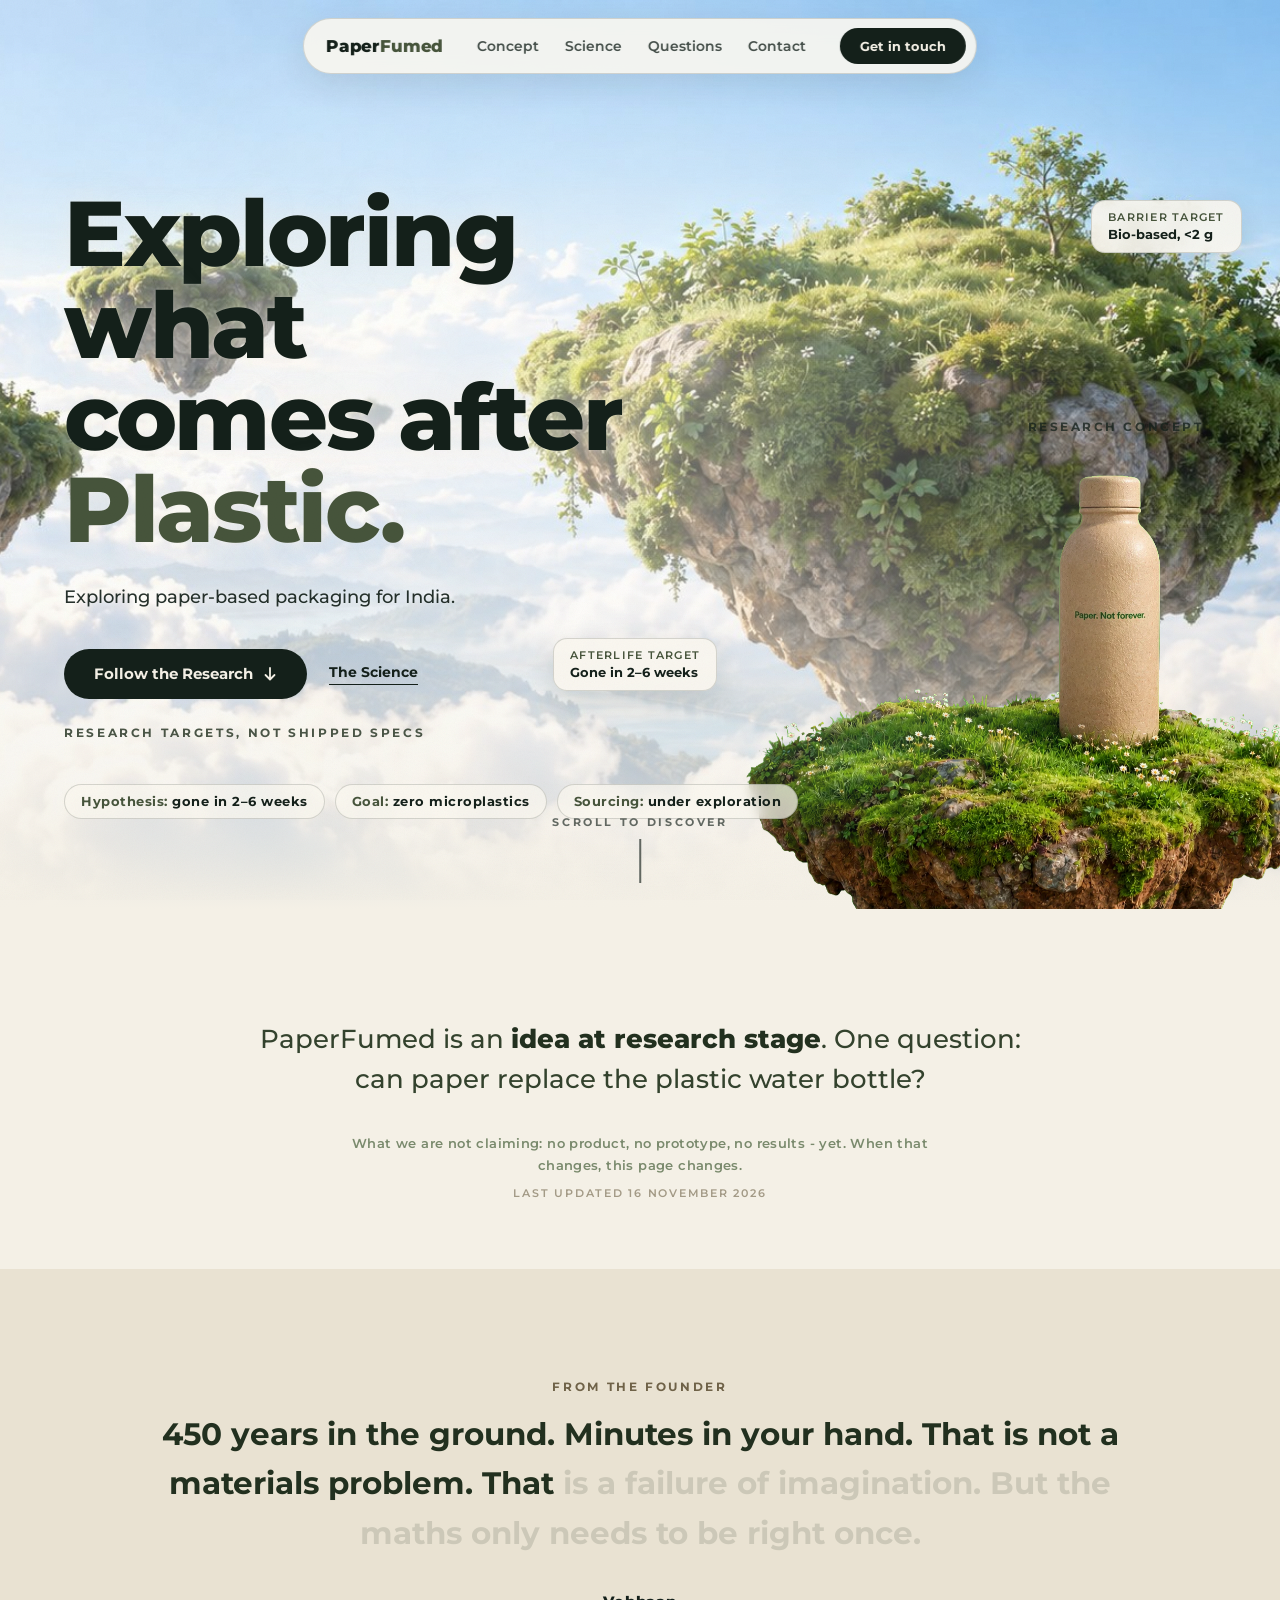
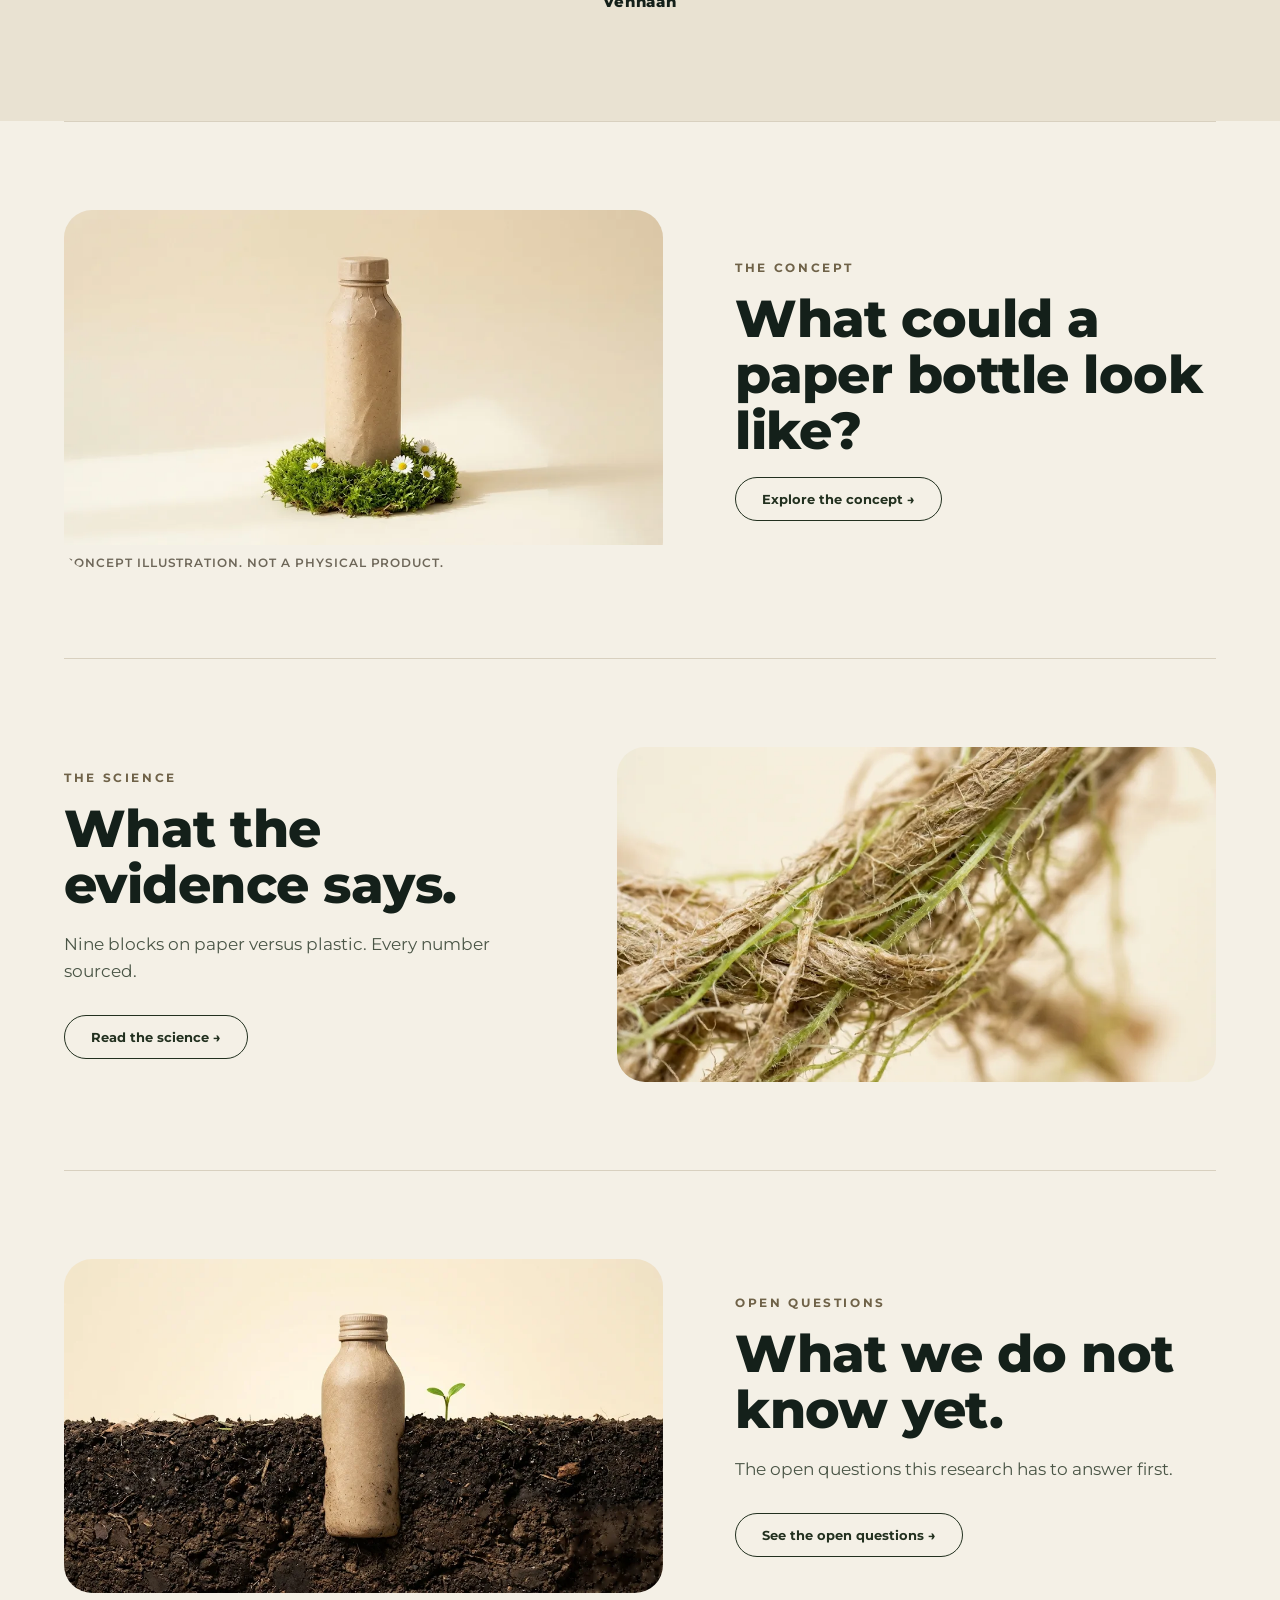
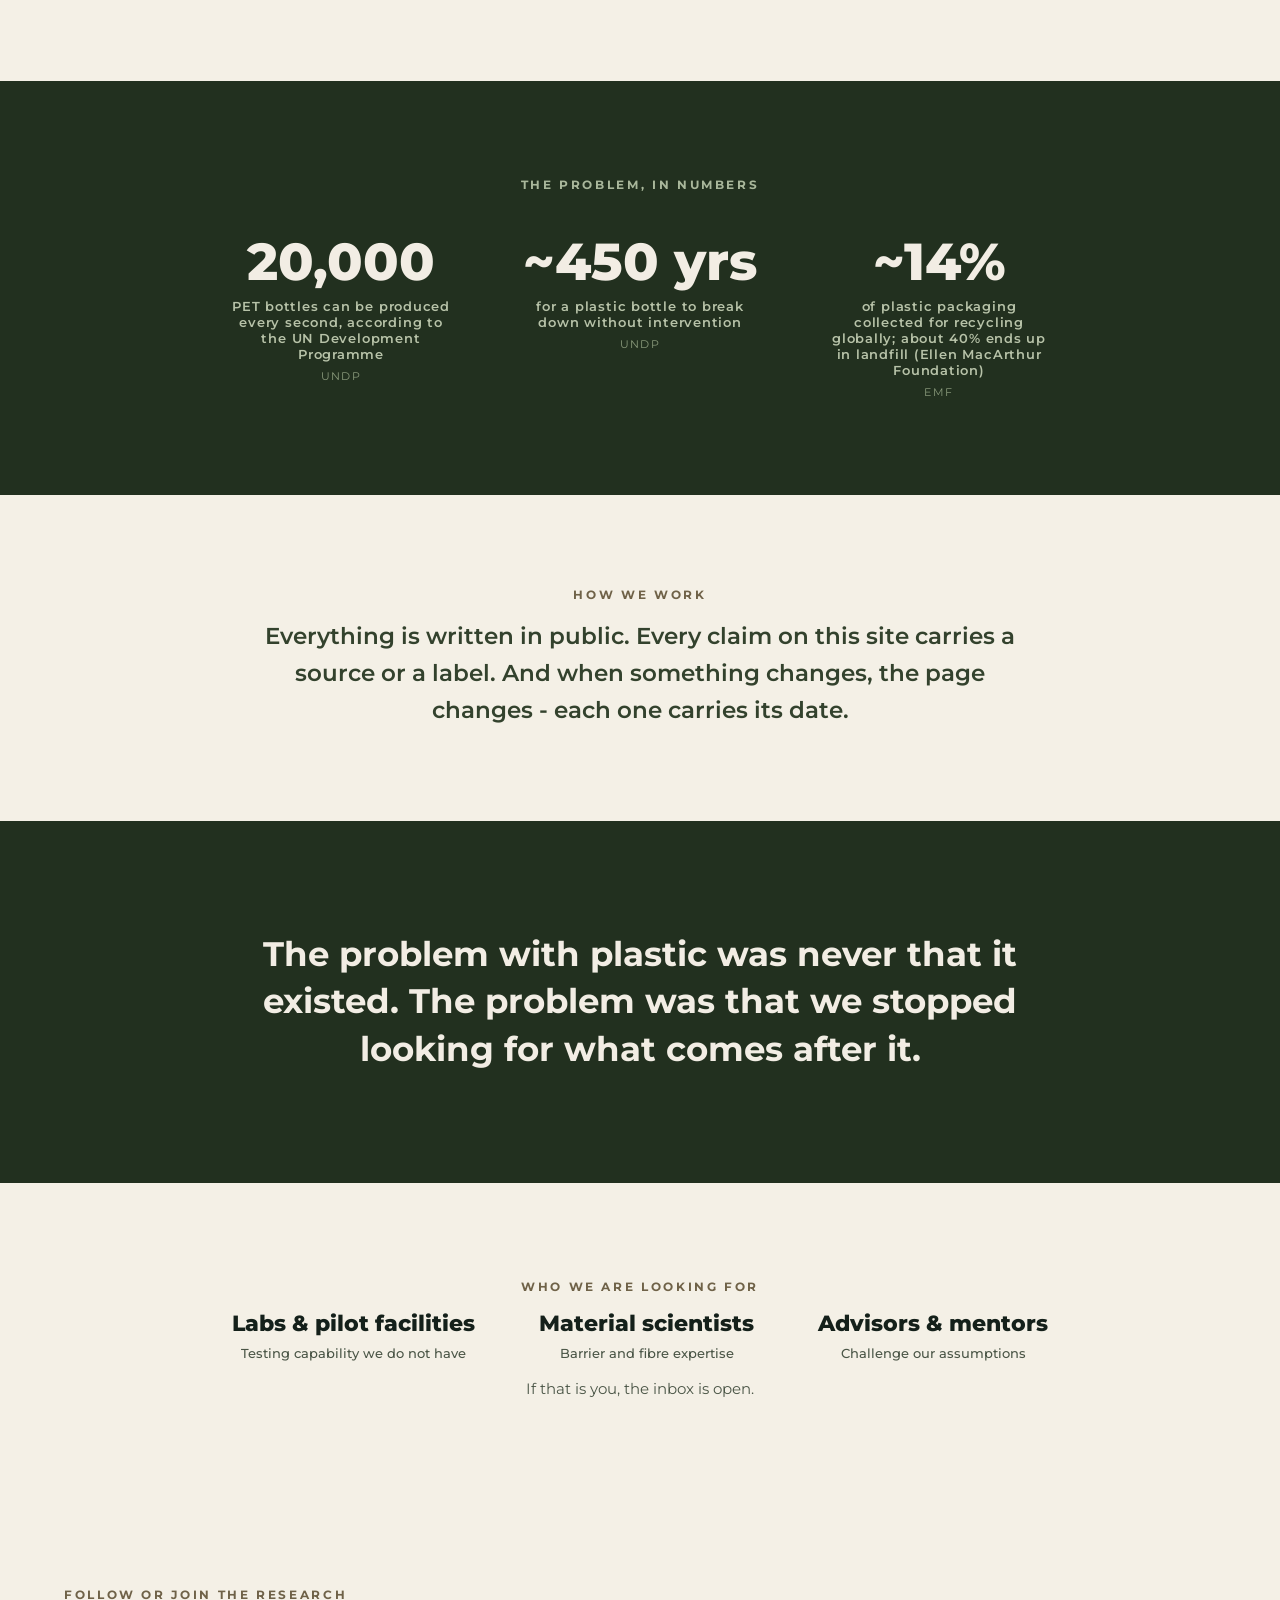
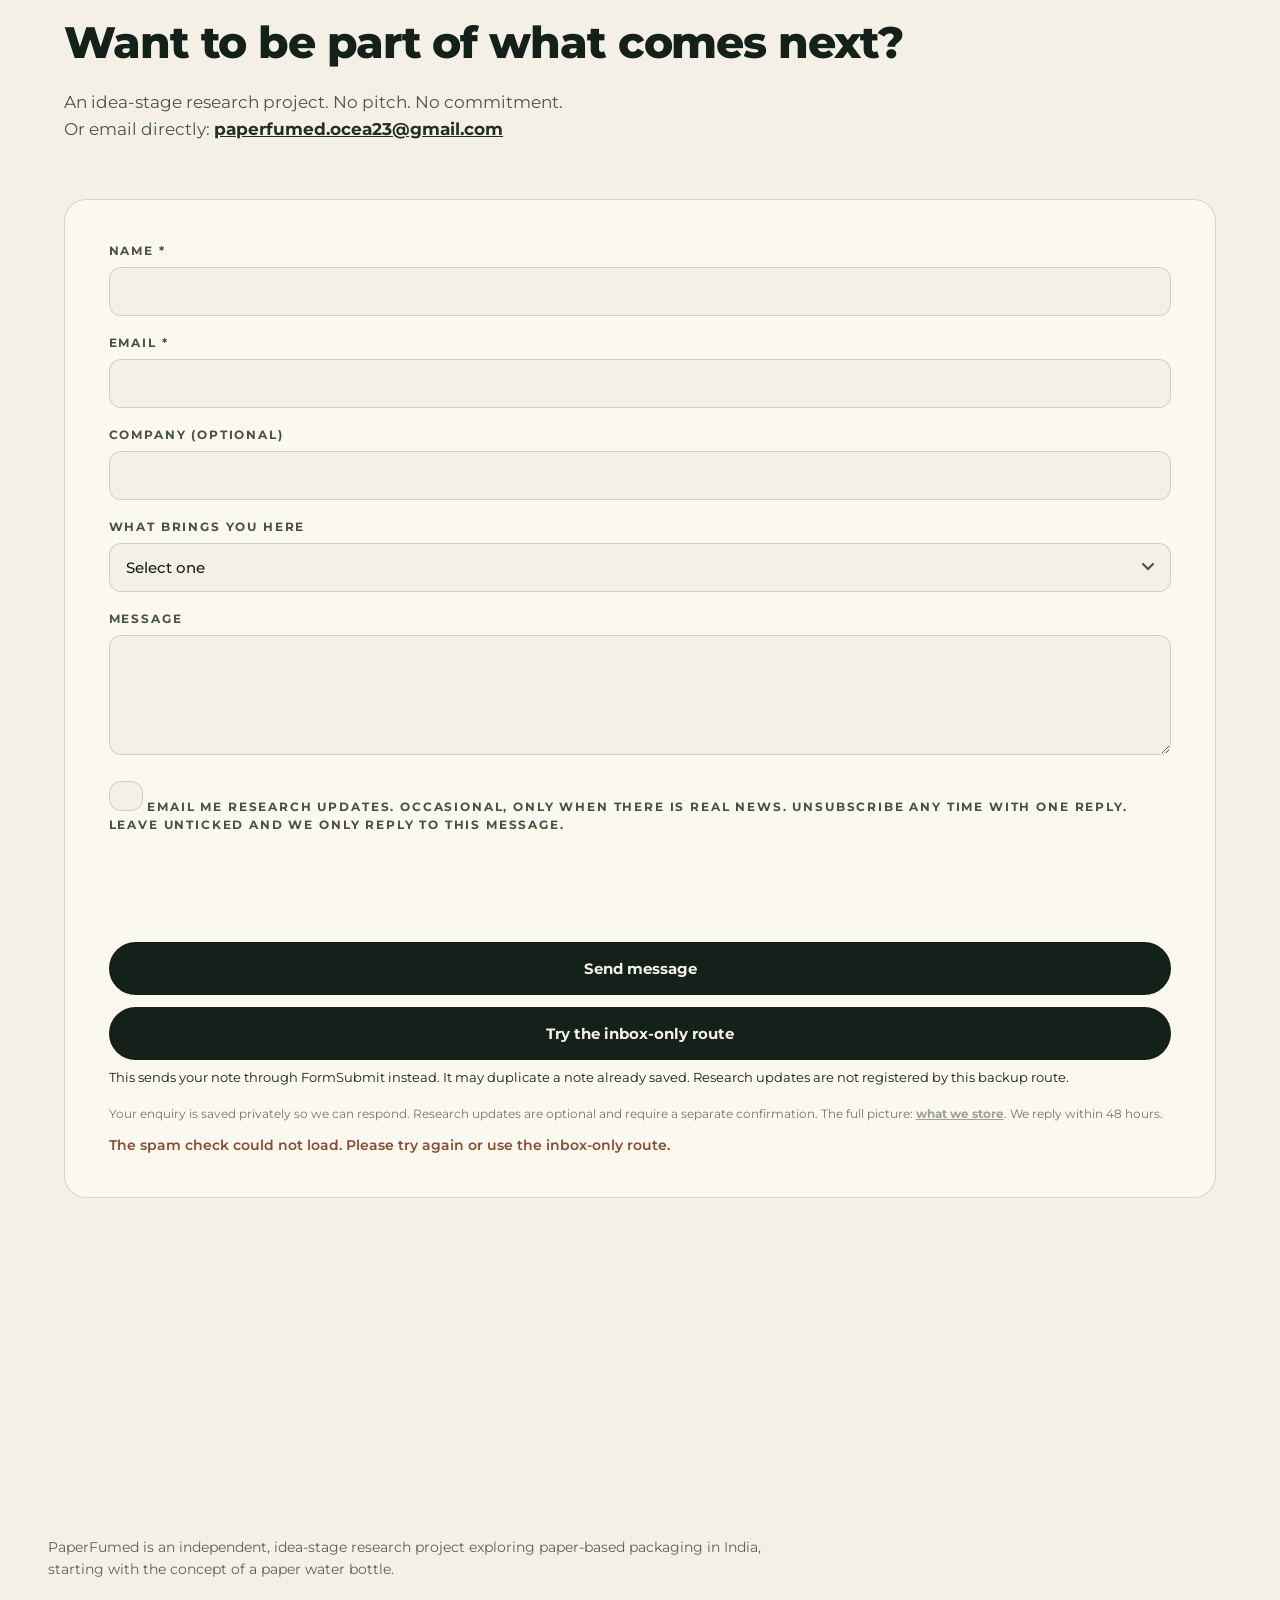
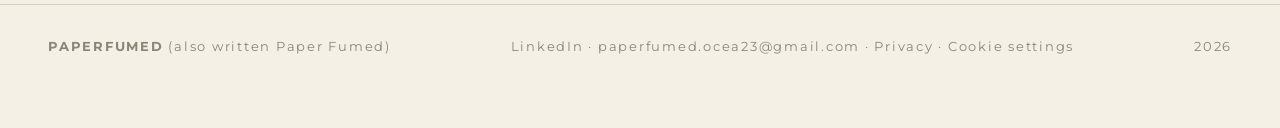
==== index.html @ 9b9d92ee "Update index.html" ====
<!DOCTYPE html>
<html lang="en">
<head>
<meta charset="UTF-8">
<meta name="viewport" content="width=device-width, initial-scale=1.0">
<title>PaperFumed - Paper bottle research for India</title>
<meta name="description" content="Exploring paper-based packaging for India. What the science says, and the questions still open.">
<meta name="google-site-verification" content="Hcl2Nn9Ev7Kr6bgABZlpkPxtWmGOQ-QrAccmVXjXL7Y" />
<meta name="msvalidate.01" content="FC5AAD45F623DE2CD38BDFD3D470B7B1" />
<meta name="google-site-verification" content="hrlrGZVInEjc5Yt4XPCJGq9Y5c5tvknJTtY0TDVLSi8">
<link rel="canonical" href="https://paperfumed.vercel.app/">
<meta name="color-scheme" content="light">
<meta name="theme-color" content="#F4F0E6">
<link rel="icon" href="/favicon.svg" type="image/svg+xml">
<link rel="manifest" href="/site.webmanifest">
<meta property="og:site_name" content="PaperFumed">
<meta property="og:type" content="website">
<meta property="og:url" content="https://paperfumed.vercel.app/">
<meta property="og:title" content="PaperFumed - Paper bottle research for India">
<meta property="og:description" content="Exploring paper-based packaging for India. What the science says, and the questions still open.">
<meta property="og:image" content="https://paperfumed.vercel.app/og-image-v3.png">
<meta property="og:image:width" content="1200">
<meta property="og:image:height" content="630">
<meta name="twitter:card" content="summary_large_image">
<meta name="twitter:title" content="PaperFumed - Paper bottle research for India">
<meta name="twitter:description" content="Exploring paper-based packaging for India. What the science says, and the questions still open.">
<meta name="twitter:image" content="https://paperfumed.vercel.app/og-image-v3.png">
<link rel="icon" type="image/png" sizes="192x192" href="/icon-192.png">
<link rel="apple-touch-icon" href="/apple-touch-icon.png">
<link rel="preconnect" href="https://formsubmit.co">
<link rel="preconnect" href="https://fonts.googleapis.com">
<link rel="preconnect" href="https://fonts.gstatic.com" crossorigin>
<link rel="preload" as="image" href="/assets/hero-bg.jpg" fetchpriority="high">
<link href="https://fonts.googleapis.com/css2?family=Montserrat:ital,wght@0,400;0,500;0,600;0,700;0,800;1,500;1,600&display=swap" rel="stylesheet">
<script type="application/ld+json">
{
 "@context":"https://schema.org",
 "@graph":[{"@type": "Organization", "name": "PaperFumed", "alternateName": ["Paperfumed", "Paper Fumed", "Paper-Fumed"], "url": "https://paperfumed.vercel.app/", "sameAs": ["https://www.linkedin.com/company/paperfumed"], "email": "paperfumed.ocea23@gmail.com"},
 {"@type": "WebSite", "name": "PaperFumed", "alternateName": ["Paperfumed", "Paper Fumed", "Paper-Fumed", "paperfumed.vercel.app"], "url": "https://paperfumed.vercel.app/", "description": "Exploring paper-based packaging for India. What the science says, and the questions still open.", "inLanguage": "en"},
 {"@type": "WebPage", "name": "PaperFumed - Paper bottle research for India", "description": "Exploring paper-based packaging for India. What the science says, and the questions still open.", "url": "https://paperfumed.vercel.app/", "isPartOf": {"@type": "WebSite", "url": "https://paperfumed.vercel.app/"}, "inLanguage": "en"}]
}
</script>
<style>
:root{
  --island-img:url("/assets/island-img.webp");
  --island-bottle:url("/assets/island-bottle.webp");
  --island-bloomed:url("/assets/island-bloomed.webp");
  --island-fraying:url("/assets/island-fraying.webp");
  --ink:#14201A; --moss:#46543B; --moss-deep:#2C3826; --cream:#F4F0E6;
  --sand:#E7DFCB; --sand-2:#EFE8D6; --clay:#A9714B; --paper:#FBF8F0;
  --line:rgba(20,32,26,.16); --ease:cubic-bezier(0.22,1,0.36,1);
}
*{margin:0;padding:0;box-sizing:border-box}
html{scroll-behavior:smooth}
body{font-family:'Montserrat',system-ui,sans-serif;background:var(--cream);color:var(--ink);-webkit-font-smoothing:antialiased;overflow-x:hidden}
::selection{background:var(--moss);color:var(--cream)}
img{display:block;max-width:100%}
a{color:inherit}
.wrap{width:min(1200px,100% - clamp(40px,10vw,128px));margin-inline:auto}
.eyebrow{font-size:12px;font-weight:700;letter-spacing:.22em;text-transform:uppercase;color:var(--moss)}
.skip{position:absolute;left:-9999px;top:0;background:var(--ink);color:var(--cream);padding:10px 16px;z-index:200;border-radius:0 0 8px 0}
.skip:focus{left:0}
:focus-visible{outline:2px solid var(--moss);outline-offset:3px;border-radius:4px}

html,body{overflow-x:clip}

/* ---------- nav ---------- */
.nav{position:fixed;top:18px;left:50%;transform:translateX(-50%);z-index:100;
  display:flex;align-items:center;gap:clamp(14px,3vw,34px);
  background:rgba(251,248,240,.88);backdrop-filter:blur(14px);-webkit-backdrop-filter:blur(14px);
  border:1px solid var(--line);border-radius:999px;padding:9px 10px 9px 22px;
  box-shadow:0 10px 34px rgba(20,32,26,.10);transition:box-shadow .4s var(--ease)}
.nav.scrolled{box-shadow:0 14px 44px rgba(20,32,26,.18)}
.nav .logo{font-weight:800;font-size:17px;letter-spacing:-.01em;text-decoration:none;white-space:nowrap}
.nav .logo em{font-style:normal;color:var(--moss)}
.nav .links{display:flex;gap:26px}
.nav .links a{font-size:13.5px;font-weight:600;text-decoration:none;opacity:.78;transition:opacity .25s}
.nav .links a:hover{opacity:1}
.nav .cta{background:var(--ink);color:var(--cream);font-size:13px;font-weight:700;text-decoration:none;
  padding:10px 20px;border-radius:999px;transition:transform .35s var(--ease),background .3s;white-space:nowrap}
.nav .cta:hover{background:var(--moss);transform:translateY(-1px)}

/* ---------- hero ---------- */
.hero{position:relative;min-height:100svh;overflow:hidden;
  background:url("/assets/hero-bg.jpg") center 38%/cover no-repeat #D6E9F5}
.hero::after{content:'';position:absolute;inset:0;pointer-events:none;
  background:linear-gradient(to bottom,rgba(244,240,230,0),rgba(244,240,230,0) 55%,rgba(244,240,230,.55) 86%,var(--cream) 100%)}
.hero-inner{position:relative;z-index:3;padding-top:clamp(120px,17vh,180px)}
.hero-inner::before{content:'';position:absolute;inset:-70px -60px;z-index:-1;pointer-events:none;background:radial-gradient(closest-side,rgba(255,255,255,.45),transparent)}
.hero h1{font-size:clamp(46px,7.2vw,104px);font-weight:800;line-height:1.0;letter-spacing:-.025em;max-width:9ch;text-shadow:0 1px 26px rgba(244,240,230,.5),0 0 3px rgba(244,240,230,.35)}
.hero h1 .accent{color:var(--moss)}
.hero .eyebrow{color:var(--ink);opacity:.72}
  .hero .sub{margin-top:26px;font-size:clamp(15px,1.4vw,18px);line-height:1.65;max-width:42ch;font-weight:500;opacity:.92;text-shadow:0 1px 18px rgba(255,255,255,.85),0 0 4px rgba(255,255,255,.5)}
.hero .cta-row{display:flex;align-items:center;gap:22px;margin-top:38px;flex-wrap:wrap}
.btn-ink{display:inline-flex;align-items:center;gap:10px;background:var(--ink);color:var(--cream);
  font-weight:700;font-size:14.5px;text-decoration:none;padding:16px 30px;border-radius:999px;
  transition:transform .35s var(--ease),background .3s}
.btn-ink:hover{background:var(--moss);transform:translateY(-2px)}
.btn-ink svg{transition:transform .35s var(--ease)}
.btn-ink:hover svg{transform:translateY(2px)}
.link-quiet{font-size:14px;font-weight:700;text-decoration:none;border-bottom:1.5px solid var(--ink);padding-bottom:3px;transition:color .3s,border-color .3s}
.link-quiet:hover{color:var(--moss);border-color:var(--moss)}
.hero .chips{display:flex;gap:10px;flex-wrap:wrap;margin-top:44px}
.chip{font-size:12.5px;font-weight:700;letter-spacing:.04em;padding:9px 16px;border-radius:999px;
  border:1px solid var(--line);background:rgba(251,248,240,.72);backdrop-filter:blur(6px)}
.chip b{color:var(--moss)}
.island-wrap{position:absolute;z-index:2;left:auto;right:-4vw;bottom:-8vh;width:clamp(540px,46vw,780px);pointer-events:none;will-change:transform}
.island-bob{animation:bob 7s ease-in-out infinite alternate;will-change:transform}
@keyframes bob{from{transform:translateY(-14px)}to{transform:translateY(12px)}}
.island-wrap img{width:100%;height:auto}
.isl-stack{position:relative;width:100%;aspect-ratio:1157/1003}
.isl-layer{position:absolute;inset:0;background:center/contain no-repeat;will-change:opacity,transform}
.isl-bottle{background-image:var(--island-bottle)}
.isl-bloomed{background-image:var(--island-bloomed);opacity:0}


.fchip{position:absolute;z-index:4;font-size:12.5px;font-weight:700;padding:10px 16px;border-radius:14px;
  background:rgba(251,248,240,.9);border:1px solid var(--line);box-shadow:0 12px 30px rgba(20,32,26,.12);
  backdrop-filter:blur(8px);will-change:transform}
.fchip small{display:block;font-weight:600;font-size:10.5px;letter-spacing:.12em;text-transform:uppercase;color:var(--moss);margin-bottom:3px}
.fchip-1{right:min(34vw,480px);top:30%;animation:bob 8s .6s ease-in-out infinite alternate}
.fchip-2{right:3vw;top:22%;animation:bob 6.4s 1.2s ease-in-out infinite alternate}
.fchip-3{right:min(44vw,620px);bottom:24%;animation:bob 7.4s .2s ease-in-out infinite alternate}
.scroll-hint{position:absolute;z-index:5;left:50%;transform:translateX(-50%);bottom:26px;
  display:flex;flex-direction:column;align-items:center;gap:10px;font-size:11px;font-weight:700;
  letter-spacing:.24em;text-transform:uppercase;opacity:.65}
.scroll-hint span{display:block;width:1.5px;height:44px;background:var(--ink);transform-origin:top;animation:line 2.2s var(--ease) infinite}
@keyframes line{0%{transform:scaleY(0)}45%{transform:scaleY(1);transform-origin:top}55%{transform:scaleY(1);transform-origin:bottom}100%{transform:scaleY(0);transform-origin:bottom}}

/* ---------- torn divider ---------- */
.torn{display:block;width:100%;height:70px;margin-top:-69px;position:relative;z-index:6}

/* ---------- manifesto ---------- */
.manifesto{background:var(--cream);padding:clamp(90px,14vh,160px) 0 clamp(80px,12vh,140px)}
.manifesto p{font-size:clamp(26px,3.4vw,50px);font-weight:600;line-height:1.42;letter-spacing:-.01em;max-width:22ch}
.manifesto .w{opacity:.12;transition:opacity .5s linear}
.manifesto .w.on{opacity:1}
.manifesto .do{color:var(--moss)}

/* ---------- stats ---------- */
.stats{background:var(--cream);padding-bottom:clamp(80px,12vh,150px)}
.stat-row{display:grid;grid-template-columns:minmax(200px,300px) 1fr;gap:clamp(24px,5vw,80px);
  padding:clamp(40px,6vh,64px) 0;border-top:1px solid var(--line);align-items:start}
.stat-val{font-size:clamp(54px,7.5vw,110px);font-weight:800;letter-spacing:-.04em;line-height:.95;white-space:nowrap}
.stat-val small{font-size:.32em;font-weight:700;letter-spacing:.02em;vertical-align:.9em;color:var(--moss)}
.stat-body h3{font-size:clamp(19px,1.9vw,24px);font-weight:700;line-height:1.45;max-width:34ch;margin-top:10px}
.stat-body .src{margin-top:16px;font-size:11.5px;font-weight:600;letter-spacing:.14em;text-transform:uppercase;opacity:.55}

/* ---------- product ---------- */
.product{background:var(--sand-2);padding:clamp(90px,13vh,150px) 0;border-top:1px solid var(--line)}
.prod-head{display:flex;justify-content:space-between;align-items:flex-end;gap:30px;flex-wrap:wrap}
.prod-head h2{font-size:clamp(34px,4.4vw,62px);font-weight:800;letter-spacing:-.025em;line-height:1.05;max-width:16ch;margin-top:14px}
.drag-hint{font-size:12px;font-weight:700;letter-spacing:.18em;text-transform:uppercase;opacity:.55;display:flex;align-items:center;gap:8px}
.strip{display:flex;gap:18px;overflow-x:auto;margin-top:54px;padding:10px clamp(20px,5vw,64px) 30px;
  cursor:grab;scrollbar-width:none;user-select:none;-webkit-user-select:none}
.strip::-webkit-scrollbar{display:none}
.strip.dragging{cursor:grabbing}
.panel{flex:0 0 min(400px,80vw);background:var(--paper);border:1px solid var(--line);border-radius:22px;
  padding:38px 34px;display:flex;flex-direction:column;min-height:420px;transition:transform .5s var(--ease)}
.panel:hover{transform:translateY(-6px)}
.panel .size{font-size:clamp(72px,7vw,104px);font-weight:800;letter-spacing:-.05em;line-height:1}
.panel .size small{font-size:.3em;font-weight:700;color:var(--moss);letter-spacing:0}
.panel .fmt{margin-top:8px;font-size:13px;font-weight:700;letter-spacing:.16em;text-transform:uppercase;color:var(--moss)}
.panel ul{list-style:none;margin-top:auto;padding-top:34px}
.panel li{display:flex;justify-content:space-between;gap:16px;padding:11px 0;border-top:1px solid var(--line);
  font-size:13.5px;font-weight:600}
.panel li span:last-child{opacity:.6;font-weight:600;text-align:right}
.checkline{display:flex;flex-wrap:wrap;gap:10px 26px;margin-top:26px;font-size:13.5px;font-weight:600}
.checkline span{display:inline-flex;align-items:center;gap:8px}
.checkline svg{flex:0 0 auto;color:var(--moss)}
.footnote{margin-top:14px;font-size:12px;opacity:.55}

/* ---------- science ---------- */
.science{background:var(--cream);padding:clamp(90px,13vh,150px) 0}
.science h2{font-size:clamp(34px,4.4vw,62px);font-weight:800;letter-spacing:-.025em;line-height:1.05;max-width:18ch;margin-top:14px}
.science .lede{margin-top:20px;font-size:16px;font-weight:500;opacity:.75;max-width:52ch;line-height:1.65}
.facts{margin-top:clamp(44px,7vh,80px)}
.fact{display:grid;grid-template-columns:90px 1fr;gap:clamp(20px,4vw,60px);padding:clamp(30px,4.5vh,48px) 0;border-top:1px solid var(--line)}
.fact:last-child{border-bottom:1px solid var(--line)}
.fact .idx{font-size:15px;font-weight:800;color:var(--moss);letter-spacing:.08em}
.fact h3{font-size:clamp(19px,2vw,26px);font-weight:800;letter-spacing:-.015em;max-width:30ch}
.fact p{margin-top:12px;font-size:15px;line-height:1.7;font-weight:500;opacity:.8;max-width:62ch}
.fact .src{margin-top:14px;font-size:11.5px;font-weight:600;letter-spacing:.14em;text-transform:uppercase;opacity:.5}

/* ---------- quote ---------- */
.quote{background:var(--moss-deep);color:var(--cream);padding:clamp(100px,16vh,180px) 0;text-align:center}
.quote blockquote{font-size:clamp(26px,3.6vw,52px);font-weight:600;font-style:italic;line-height:1.4;letter-spacing:-.01em;max-width:24ch;margin-inline:auto}
.quote cite{display:block;margin-top:34px;font-style:normal;font-size:12.5px;font-weight:700;letter-spacing:.22em;text-transform:uppercase;opacity:.6}

/* ---------- ban ---------- */
.ban{background:var(--sand);padding:clamp(70px,10vh,110px) 0;border-top:1px solid var(--line)}
.ban .inner{display:flex;justify-content:space-between;align-items:center;gap:34px;flex-wrap:wrap}
.ban h2{font-size:clamp(22px,2.6vw,34px);font-weight:800;letter-spacing:-.02em;line-height:1.25;max-width:26ch}
.ban h2 span{color:var(--clay)}
.ban .meta{font-size:12.5px;font-weight:600;letter-spacing:.1em;text-transform:uppercase;opacity:.6;line-height:2}

/* ---------- contact ---------- */
.contact{background:var(--cream);padding:clamp(90px,13vh,150px) 0}
.contact-grid{display:grid;grid-template-columns:1fr 1fr;gap:clamp(40px,6vw,90px);align-items:start}
.contact h2{font-size:clamp(34px,4.2vw,58px);font-weight:800;letter-spacing:-.025em;line-height:1.08;margin-top:14px}
.contact .lede{margin-top:22px;font-size:15.5px;line-height:1.7;font-weight:500;opacity:.8;max-width:44ch}
.contact .direct{margin-top:30px;font-size:14.5px;font-weight:700}
.contact .direct a{color:var(--moss);text-decoration:none;border-bottom:1.5px solid var(--moss);padding-bottom:2px}
.contact .locale{margin-top:18px;font-size:12px;font-weight:700;letter-spacing:.18em;text-transform:uppercase;opacity:.5}
.form-panel{background:var(--paper);border:1px solid var(--line);border-radius:22px;padding:clamp(28px,3.4vw,44px);position:relative}
.field{margin-bottom:20px}
.field label{display:block;font-size:11.5px;font-weight:700;letter-spacing:.16em;text-transform:uppercase;margin-bottom:9px;color:var(--moss)}
.field input,.field select,.field textarea{width:100%;font:inherit;font-size:15px;font-weight:500;color:var(--ink);
  background:var(--cream);border:1px solid var(--line);border-radius:12px;padding:14px 16px;transition:border-color .3s,box-shadow .3s;appearance:none}
.field textarea{min-height:120px;resize:vertical}
.field select{background-image:url("data:image/svg+xml,%3Csvg xmlns='http://www.w3.org/2000/svg' width='12' height='8'%3E%3Cpath d='M1 1l5 5 5-5' fill='none' stroke='%2346543B' stroke-width='2' stroke-linecap='round'/%3E%3C/svg%3E");background-repeat:no-repeat;background-position:right 16px center}
.field input:focus,.field select:focus,.field textarea:focus{outline:none;border-color:var(--moss);box-shadow:0 0 0 3px rgba(70,84,59,.15)}
.hp{position:absolute;left:-9999px;width:1px;height:1px;opacity:0}
.submit{width:100%;background:var(--ink);color:var(--cream);font:inherit;font-weight:700;font-size:15px;
  border:none;border-radius:999px;padding:17px;cursor:pointer;transition:background .3s,transform .35s var(--ease)}
.submit:hover{background:var(--moss);transform:translateY(-2px)}
.privacy{margin-top:16px;font-size:12px;line-height:1.6;opacity:.6}
.privacy a{color:inherit}
.form-error{display:none;margin-top:14px;font-size:13.5px;font-weight:600;color:#8C4A2F}
.form-error.show{display:block}
.form-error a{color:inherit}
/* receipt */
.receipt-slot{display:none;margin-top:8px}
.receipt-slot.show{display:block}
.slot-bar{height:10px;border-radius:6px;background:var(--ink);width:min(360px,90%);margin-inline:auto;position:relative;z-index:2;box-shadow:0 4px 14px rgba(20,32,26,.3)}
.slot-window{overflow:hidden;height:0;transition:height .3s;padding-top:6px}
.slot-window.open{height:420px}
.receipt{width:min(340px,86%);margin:0 auto;background:#fff;color:#222;padding:26px 24px 20px;position:relative;
  box-shadow:0 18px 44px rgba(20,32,26,.22);transform:translateY(105%);font-size:12.5px;line-height:1.75}
.slot-window.open .receipt{animation:print 1.5s var(--ease) .1s forwards}
@keyframes print{from{transform:translateY(105%)}to{transform:translateY(0)}}
.receipt::after{content:'';position:absolute;left:0;right:0;bottom:-9px;height:10px;
  background:linear-gradient(-45deg,transparent 8px,#fff 0) 0 0/16px 16px repeat-x,
             linear-gradient(45deg,transparent 8px,#fff 0) 8px 0/16px 16px repeat-x}
.receipt .r-brand{text-align:center;font-weight:800;font-size:15px;letter-spacing:.28em;text-transform:uppercase}
.receipt .r-big{text-align:center;font-weight:800;font-size:17px;letter-spacing:.06em;margin:14px 0 4px;color:var(--moss)}
.receipt .r-sub{text-align:center;font-size:11.5px;opacity:.7;margin-bottom:12px}
.receipt hr{border:none;border-top:1.5px dashed #999;margin:12px 0}
.receipt .r-row{display:flex;justify-content:space-between;font-size:12px;font-weight:600}
.receipt .r-thanks{text-align:center;margin-top:12px;font-weight:700}

/* ---------- footer ---------- */
footer{background:var(--cream);padding:clamp(60px,9vh,110px) 0 40px;overflow:hidden}
.foot-mark{font-size:clamp(60px,13.5vw,208px);font-weight:800;letter-spacing:-.045em;line-height:.92;
  text-align:center;user-select:none;color:var(--ink)}
.foot-mark em{font-style:normal;color:var(--moss)}
.foot-row{display:flex;justify-content:space-between;align-items:center;gap:18px;flex-wrap:wrap;
  margin-top:clamp(36px,6vh,64px);padding-top:26px;border-top:1px solid var(--line);
  font-size:12.5px;font-weight:600}
.foot-row a{text-decoration:none;opacity:.7;transition:opacity .25s}
.foot-row a:hover{opacity:1;color:var(--moss)}
.foot-links{display:flex;gap:26px;flex-wrap:wrap}
.credits{margin-top:18px;text-align:center;font-size:10.5px;letter-spacing:.06em;opacity:.4}

/* ---------- reveal ---------- */
.reveal{opacity:0;transform:translateY(30px);transition:opacity .9s var(--ease),transform .9s var(--ease)}
.reveal.in{opacity:1;transform:none}

.island-far{display:none;z-index:1}
.island-img{width:100%;aspect-ratio:1144/597;background:var(--island-img) center/contain no-repeat}
body::after{content:"";position:fixed;inset:0;z-index:60;pointer-events:none;opacity:.05;mix-blend-mode:multiply;
  background-image:url("data:image/svg+xml,%3Csvg xmlns='http://www.w3.org/2000/svg' width='240' height='240'%3E%3Cfilter id='n'%3E%3CfeTurbulence type='fractalNoise' baseFrequency='.9' numOctaves='2'/%3E%3C/filter%3E%3Crect width='240' height='240' filter='url(%23n)'/%3E%3C/svg%3E")}
.week-ticker{position:absolute;z-index:5;right:6vw;bottom:52vh;font-size:11.5px;font-weight:700;letter-spacing:.22em;
  color:var(--ink);opacity:.75;font-variant-numeric:tabular-nums}
.week-ticker::after{content:"";display:block;height:1.5px;background:var(--ink);opacity:.4;margin-top:6px;
  width:calc(var(--p,0)*100%);transition:width .2s linear}
.isl-fraying{background-image:var(--island-fraying);opacity:0}
.chips-label{font-size:10.5px;font-weight:700;letter-spacing:.22em;text-transform:uppercase;color:var(--moss);opacity:.85;margin:26px 0 10px}
.intro{padding:110px 0 30px;text-align:center}
.intro p{max-width:620px;margin:0 auto;font-size:19px;line-height:1.75;color:var(--ink)}
.intro p b{font-weight:700}
.doorways{padding:60px 0 90px}
.door-grid{display:grid;grid-template-columns:repeat(3,1fr);gap:44px}
.door h3{font-size:17px;font-weight:800;text-transform:uppercase;letter-spacing:.06em;text-decoration:underline;text-underline-offset:5px;text-decoration-thickness:1.5px;margin-bottom:14px}
.door p{font-size:15px;line-height:1.7;color:var(--ink);opacity:.85;margin-bottom:14px}
.door a{font-size:13px;font-weight:700;letter-spacing:.14em;text-transform:uppercase;color:var(--moss);text-decoration:underline;text-underline-offset:4px}
.checkline-lede{font-size:12px;font-weight:700;letter-spacing:.18em;text-transform:uppercase;color:var(--moss);margin:34px 0 14px}
.questions{padding:90px 0;background:var(--sand,#E9E2D2)}
.questions h2{font-size:clamp(26px,3.4vw,40px);margin-bottom:8px}
.questions .lede{max-width:560px;margin-bottom:40px}
.q-grid{display:grid;grid-template-columns:repeat(2,1fr);gap:22px}
.q-item{background:var(--cream);border-radius:16px;padding:24px 26px}
.q-item h4{font-size:15.5px;font-weight:800;margin-bottom:8px}
.q-item p{font-size:14px;line-height:1.65;opacity:.8}
/* ---------- responsive ---------- */
@media(max-width:960px){
  .contact-grid{grid-template-columns:1fr}
  .island-wrap{left:-26vw;right:auto;width:min(64vw,420px);bottom:-8vh;opacity:.97}
  .fchip{display:none}
  .stat-row{grid-template-columns:1fr;gap:14px}
}
@media(max-width:900px){
  .door-grid{grid-template-columns:1fr;gap:34px}
  .q-grid{grid-template-columns:1fr}
}
@media(max-width:720px){
  .hero{background:radial-gradient(ellipse at 78% 32%,rgba(255,252,232,.85),transparent 48%),linear-gradient(175deg,#D8E3DF 0%,#E4E9DE 40%,#F4F0E6 76%);background-repeat:no-repeat;background-color:#F4F0E6}
  .island-far{display:block;left:-18vw;top:9vh;width:52vw;opacity:.85;filter:blur(1.5px)}
  .island-wrap{left:auto;right:-12vw;bottom:-5vh;width:92vw;opacity:.98}
  .nav{top:10px;flex-wrap:wrap;row-gap:6px;padding:9px 12px 9px 20px}
  .nav .links{display:flex;order:3;flex:1 1 100%;justify-content:center;gap:4px;overflow-x:auto}
  .nav .links a{font-size:13px;padding:11px 12px;border-radius:999px;background:rgba(92,110,74,.10);white-space:nowrap}
  .reveal{transform:translateY(12px);transition:opacity .45s var(--ease),transform .45s var(--ease)}
  .prob-nums .s{font-size:12px}
  footer a{display:inline-block;padding:9px 4px}
  .hero h1{text-wrap:balance}
  .nav .cta{padding:12px 20px}
  .cta-row a:not(.btn-ink){display:inline-flex;align-items:center;min-height:44px;padding:6px 8px}
  .manifesto .w{transition:none;opacity:1}
  .cookie-banner{padding:16px 16px 14px;bottom:12px}
  .cookie-banner p{font-size:13px;line-height:1.5}
  .cookie-banner .cb-btn{padding:13px 0;min-height:48px}
  .cookie-banner .cb-plane{animation:none}
  .hero .chips{max-width:100%}
  .chips{display:flex;flex-direction:column;align-items:stretch;gap:10px}
  .chip{white-space:normal}
  .chips-label{text-wrap:balance}
  .teaser-cap{font-size:12px;font-weight:600;letter-spacing:.08em;text-transform:uppercase;color:#6e6759;margin-top:10px;text-align:center}
  .cta-row{flex-direction:column;align-items:stretch;gap:14px}
  .cta-row .btn-ink{justify-content:center;min-height:52px}
  .cta-row a:not(.btn-ink){justify-content:center}
  .hero-inner{padding-top:150px}
  .hero .chips{max-width:60%}
  .fact{grid-template-columns:1fr;gap:8px}
}
@media(prefers-reduced-motion:reduce){
  *,*::before,*::after{animation:none!important;transition:none!important}
  .reveal{opacity:1;transform:none}
  .manifesto .w{opacity:1}
  html{scroll-behavior:auto}
}

/* ==== v8 additions ==== */
.foot-min{font-size:12.5px !important;letter-spacing:.12em}
.foot-min a{color:#4a5546}
.links a.act{text-decoration:underline;text-underline-offset:5px}
.chips-label{font-size:12px !important;color:#4a5546 !important;opacity:1 !important}
@media(min-width:901px){.hero{padding-bottom:90px}}
.kicker{font-size:12px;letter-spacing:.22em;font-weight:700;color:#6f6248;text-transform:uppercase;margin-bottom:16px}
.pg-h1{font-size:60px;font-weight:800;line-height:1.05;letter-spacing:-.015em;margin:0}
.pg-sub{font-size:17px;line-height:1.6;color:#4a5546;max-width:520px;margin:22px 0 0}
.pill{display:inline-block;padding:13px 26px;border:1.5px solid #22301f;border-radius:999px;font-size:13px;font-weight:700;color:#22301f;text-decoration:none;transition:background .2s,color .2s}
.pill:hover{background:#22301f;color:#f2ede4}
.pill.dark{background:#22301f;color:#f2ede4}
.pill.dark:hover{background:#33422d}
.intro-line{text-align:center;padding:110px 24px 90px;font-size:26px;line-height:1.55;font-weight:500;color:#33422d;max-width:860px;margin:0 auto}
.intro-line b{font-weight:800;color:#22301f}
.founder-band{background:#e9e2d2;padding:110px 24px;text-align:center}
.founder-text{font-size:31px;font-weight:700;line-height:1.6;max-width:980px;margin:0 auto;color:#22301f}
.founder-text .w{opacity:.14;transition:opacity .45s ease}
.founder-text .w.on{opacity:1}
.founder-sig{margin-top:34px;font-size:15px;font-weight:800;letter-spacing:.06em}
.draft-mark{margin-top:14px;font-size:11px;letter-spacing:.2em;color:#a39a86}
.teaser{display:flex;align-items:center;gap:72px;padding:88px 0;border-top:1px solid #d8d0bf}
.teaser.rev{flex-direction:row-reverse}
.teaser-img{width:52%;border-radius:28px;overflow:hidden;flex:none}
.teaser-img img{width:100%;display:block}
.teaser h2{font-size:52px;font-weight:800;line-height:1.08;letter-spacing:-.01em;margin:0 0 18px}
.teaser .pg-sub{margin:0 0 30px}
.photo-band{height:440px;overflow:hidden}
.photo-band img{width:100%;height:100%;object-fit:cover;display:block}
.band-round{height:400px;overflow:hidden;border-radius:28px;margin:56px 0}
.band-round img{width:100%;height:100%;object-fit:cover;display:block}
.quote-band{background:#22301f;color:#f2ede4;text-align:center;padding:110px 48px}
.quote-band .q{font-size:34px;font-style:normal;font-weight:700;line-height:1.4;max-width:840px;margin:0 auto}
.quote-band .c{font-size:12px;letter-spacing:.22em;color:#a9b39f}
.collab{text-align:center;padding:96px 24px 8px;max-width:1000px;margin:0 auto}
.collab .roles{display:flex;justify-content:center;gap:64px;font-size:22px;font-weight:800;flex-wrap:wrap}
.collab .note{margin-top:18px;font-size:15px;color:#4a5546}
.contact-top{display:flex;align-items:center;gap:72px;padding:64px 0 56px}
.contact-top .ct-text{flex:1}
.contact-top h2{font-size:44px;font-weight:800;line-height:1.1;margin:0 0 16px}
.contact-top .ct-img{width:44%;border-radius:28px;overflow:hidden;flex:none}
.contact-top .ct-img img{width:100%;display:block}
.contact-grid{display:flex;gap:72px;align-items:flex-start;padding-bottom:110px}
.contact-grid .form-panel{flex:1}
.contact-grid .receipt-slot{width:44%}
.imgband{border-radius:28px;overflow:hidden;margin:56px 0}
.imgband img{width:100%;display:block}
.fact{display:flex;gap:40px;padding:38px 0;border-bottom:1px solid #d8d0bf;align-items:baseline}
.fact .num{font-size:14px;font-weight:800;color:#8a7a5c}
.fact .txt{font-size:26px;font-weight:700;line-height:1.3}
.fact .src{font-size:12.5px;letter-spacing:.14em;color:#5f5b4d;margin-top:10px;font-weight:700}
.stats-row{display:flex;gap:60px;text-align:center;padding:80px 0;justify-content:center;flex-wrap:wrap}
.stats-row .big{font-size:64px;font-weight:800}
.stats-row .lbl{font-size:13px;color:#4a5546;margin-top:8px}
.qgrid{display:grid;grid-template-columns:1fr 1fr;gap:24px;padding-bottom:60px}
.qcard{background:#e9e2d2;border-radius:24px;padding:40px}
.qcard h2{font-size:24px;font-weight:800;line-height:1.25;margin:0 0 14px}
.qcard p{font-size:15px;line-height:1.6;color:#4a5546;margin:0}
.pg-wrap{max-width:1240px;margin:0 auto;padding:80px 48px 0}
.foot-about{margin:0;padding:30px 48px 24px;max-width:820px;font-size:14px;line-height:1.6;color:#5a6455;letter-spacing:0}
@media(max-width:720px){.foot-about{padding:26px 20px 22px;font-size:13.5px}}
.foot-min{display:flex;justify-content:space-between;align-items:center;gap:20px;padding:34px 48px;font-size:12px;letter-spacing:.14em;color:#8a8577;border-top:1px solid #d8d0bf;flex-wrap:wrap}
.foot-min a{color:#8a8577;text-decoration:none}
.foot-min a:hover{color:#22301f}
@media(max-width:900px){
 .teaser,.contact-top,.contact-grid{flex-direction:column;gap:36px}
 .teaser.rev{flex-direction:column}
 .teaser-img,.contact-top .ct-img,.contact-grid .receipt-slot{width:100%}
 .teaser h2{font-size:36px}
 .pg-h1{font-size:40px}
 .founder-text{font-size:23px}
 .intro-line{font-size:20px;padding:80px 24px 60px}
 .quote-band .q{font-size:26px}
 .photo-band{height:280px}
 .band-round{height:240px}
 .qgrid{grid-template-columns:1fr}
 .collab .roles{gap:24px;font-size:17px;flex-direction:column}
 .fact .txt{font-size:20px}
 .stats-row .big{font-size:44px}
  .pg-wrap{padding:112px 24px 0}
 .spec-grid{grid-template-columns:1fr !important}
 .foot-min{padding:28px 24px;justify-content:center;text-align:center}
}

.cookie-banner{position:fixed;left:50%;bottom:22px;transform:translate(-50%,140%);width:min(560px,calc(100vw - 32px));background:#faf6ec;border:1px solid #e2d9c4;border-radius:18px;box-shadow:0 18px 50px rgba(34,48,31,.16);padding:22px 24px 18px;z-index:900;transition:transform .6s cubic-bezier(.22,1,.36,1);color:#22301f}
.cookie-banner.show{transform:translate(-50%,0)}
.cookie-banner .cb-top{display:flex;gap:14px;align-items:flex-start}
.cookie-banner .cb-plane{flex:none;width:30px;height:30px;margin-top:2px;animation:cbfloat 3.2s ease-in-out infinite}
@keyframes cbfloat{0%,100%{transform:translateY(0) rotate(-6deg)}50%{transform:translateY(-5px) rotate(4deg)}}
.cookie-banner h2{font-size:15px;font-weight:800;letter-spacing:.04em;margin:0 0 6px;text-transform:uppercase}
.cookie-banner p{font-size:14.5px;line-height:1.55;margin:0;color:#3d4a38;font-weight:500}
.cookie-banner .cb-why{display:none;margin-top:10px;padding:10px 12px;background:#f1ead8;border-radius:10px;font-size:13px;line-height:1.5;color:#4a5741}
.cookie-banner .cb-why.open{display:block}
.cookie-banner .cb-row{display:flex;align-items:center;gap:10px;margin-top:14px}
.cookie-banner .cb-btn{flex:1;border:1px solid #22301f;border-radius:999px;padding:11px 0;font-family:inherit;font-size:13.5px;font-weight:700;letter-spacing:.05em;cursor:pointer;transition:transform .15s ease,background .2s ease}
.cookie-banner .cb-btn:hover{transform:translateY(-1px)}
.cookie-banner .cb-allow{background:#22301f;color:#f7f2e7}
.cookie-banner .cb-allow:hover{background:#2e4030}
.cookie-banner .cb-deny{background:transparent;color:#22301f}
.cookie-banner .cb-deny:hover{background:#efe8d6}
.cookie-banner .cb-link{background:none;border:none;font-family:inherit;font-size:12px;font-weight:700;letter-spacing:.08em;color:#7a8a6d;cursor:pointer;text-transform:uppercase;padding:6px 2px}
.cookie-banner .cb-link:hover{color:#5c6e4a}
@media (prefers-reduced-motion: reduce){.cookie-banner{transition:none}.cookie-banner .cb-plane{animation:none}}
@media(max-width:600px){.cookie-banner .cb-row{flex-wrap:wrap}.cookie-banner .cb-btn{flex:1 1 40%}.cookie-banner .cb-link{flex:1 1 100%;text-align:center}}
.noclaim{text-align:center;font-size:13px;letter-spacing:.03em;color:#7a8a6d;font-weight:600;margin:-58px auto 66px;max-width:660px;padding:0 24px;line-height:1.7}
.noclaim .upd{display:block;margin-top:8px;font-size:11px;letter-spacing:.16em;text-transform:uppercase;color:#a39a86}
.field.consent{margin-top:2px}
.consent-label{display:flex;gap:12px;align-items:flex-start;font-size:13.5px;line-height:1.55;color:#3d4a38;font-weight:500;cursor:pointer}
.consent-label input{flex:none;width:18px;height:18px;margin-top:2px;accent-color:#5c6e4a;cursor:pointer}
.privacy a{color:#5c6e4a;font-weight:700}
@media(max-width:900px){.noclaim{margin:-40px auto 52px}}

.tag{display:inline-block;font-size:10.5px;letter-spacing:.15em;font-weight:700;text-transform:uppercase;padding:5px 13px;border:1px solid #c3b89f;border-radius:999px;color:#6f6248;margin-bottom:16px}
.sec{padding:66px 0 60px;border-top:1px solid #d8d0bf;max-width:760px}
.sec .snum{font-size:13px;font-weight:800;color:#a39a86;letter-spacing:.24em;margin-bottom:12px}
.sec h2{font-size:34px;font-weight:800;line-height:1.15;margin:0 0 8px}
.sec .why{font-size:13px;letter-spacing:.04em;color:#8a8270;font-weight:600;margin:0 0 22px}
.sec p.body,.sec li{font-size:16.5px;line-height:1.8;color:#3d4a38}
.sec ul{margin:6px 0 0;padding-left:20px}
.sec li{margin-bottom:10px}
.srcs{margin-top:64px;padding:30px 0 0;border-top:1px solid #d8d0bf;font-size:13.5px;line-height:2;color:#5f5b4d}
.srcs b{font-size:11px;letter-spacing:.18em;color:#6f6248;text-transform:uppercase;display:block;margin-bottom:8px}
.srcs a{color:#33422f;font-weight:600}
.qx{border-top:1px solid #d8d0bf}
.qx summary{cursor:pointer;list-style:none;padding:30px 0;display:flex;justify-content:space-between;align-items:baseline;gap:24px}
.qx summary::-webkit-details-marker{display:none}
.qx summary h2{font-size:22px;font-weight:800;line-height:1.3;margin:0;flex:1}
.qx summary .plus{font-size:26px;font-weight:400;color:#6f6248;flex:none;transition:transform .25s}
.qx[open] summary .plus{transform:rotate(45deg)}
.qx .qx-body{padding:0 0 32px;max-width:700px}
.qx .qx-body p{font-size:15.5px;line-height:1.75;color:#3d4a38;margin:0 0 12px}
.qx .qx-body .lbl{font-size:11px;font-weight:800;letter-spacing:.14em;color:#6f6248;text-transform:uppercase}
.prob-band{background:#22301f;color:#f2ede4;padding:96px 24px;text-align:center}
.prob-band .kicker{color:#a9b79b}
.prob-nums{display:flex;justify-content:center;gap:72px;flex-wrap:wrap;margin-top:44px}
.prob-nums .n{font-size:52px;font-weight:800;line-height:1;color:#f2ede4}
.prob-nums .l{font-size:13px;letter-spacing:.06em;color:#b7c2a8;margin-top:10px;max-width:220px;font-weight:600;margin-left:auto;margin-right:auto}
.prob-nums .s{font-size:10.5px;letter-spacing:.14em;color:#8a9a7c;margin-top:8px;text-transform:uppercase}
.how-band{padding:92px 24px;text-align:center}
.how-band p.hl{font-size:23px;line-height:1.6;font-weight:600;color:#33422d;margin:0 auto;max-width:760px}
.teaser-cap{font-size:12px;font-weight:600;letter-spacing:.08em;text-transform:uppercase;color:#6e6759;margin-top:10px}
.imgcap{font-size:12.5px;letter-spacing:.1em;color:#6e6759;font-weight:600;text-transform:uppercase;margin:12px 0 60px}
@media(max-width:900px){.prob-nums{gap:38px}.prob-nums .n{font-size:38px}.sec h2{font-size:27px}}

/* ---------- mobile sticky CTA ---------- */
.pf-sticky{position:fixed;left:0;right:0;bottom:0;z-index:80;display:none;
  padding:10px 14px calc(10px + env(safe-area-inset-bottom,0px));
  background:rgba(251,248,240,.94);backdrop-filter:blur(10px);-webkit-backdrop-filter:blur(10px);
  border-top:1px solid var(--line)}
.pf-sticky a{display:flex;align-items:center;justify-content:center;
  background:var(--ink);color:var(--cream);font-weight:700;font-size:14px;
  text-decoration:none;padding:13px 20px;border-radius:999px}
.pf-sticky a:active{background:var(--moss)}
@media(max-width:768px){.pf-sticky.on{display:block}}

/* ---------- mobile layout (393 reference) ---------- */
.nav .menu-btn{display:none}
@media(max-width:720px){
  .nav{top:12px;left:16px;right:16px;width:auto;transform:none;height:56px;flex-wrap:nowrap;align-items:center;justify-content:space-between;gap:8px;padding:0 6px 0 18px;border-radius:28px}
  .nav .logo{font-size:17px}
  .nav .cta{margin-left:auto;padding:0 16px;min-height:44px;display:inline-flex;align-items:center}
  .nav .menu-btn{display:inline-flex;align-items:center;justify-content:center;width:44px;height:44px;border:0;border-radius:50%;background:transparent;color:var(--ink);cursor:pointer;padding:0}
  .nav .menu-btn svg{width:22px;height:22px}
  .nav .links{display:none;position:absolute;top:64px;left:0;right:0;order:0;flex:none;flex-direction:column;gap:0;overflow:visible;padding:8px;background:rgba(251,248,240,.98);border:1px solid var(--line);border-radius:22px;box-shadow:0 14px 44px rgba(20,32,26,.18)}
  .nav.open .links{display:flex}
  .nav .links a{display:flex;align-items:center;min-height:44px;padding:0 14px;font-size:15px;background:none;border-radius:12px;opacity:1}
  .scroll-hint{display:none}
  main,.page-head{padding-left:0;padding-right:0}
}

/* ---------- stage story on phones ---------- */
.isl-track{display:contents}
@media(max-width:720px){.week-ticker{top:476px;bottom:auto}}
/* ---------- smooth transitions ---------- */
@view-transition{navigation:auto}
::view-transition-old(root),::view-transition-new(root){animation-duration:.22s;animation-timing-function:ease-out}
@media(max-width:720px){
  .reveal{transform:translateY(8px);transition:opacity .25s ease-out,transform .25s ease-out}
  .nav .links{display:flex;visibility:hidden;opacity:0;transform:translateY(-6px);pointer-events:none;transition:opacity .22s ease-out,transform .22s ease-out,visibility 0s linear .22s}
  .nav.open .links{visibility:visible;opacity:1;transform:none;pointer-events:auto;transition:opacity .22s ease-out,transform .22s ease-out}
}
.qx{interpolate-size:allow-keywords}
.qx::details-content{block-size:0;overflow:clip;opacity:0;transition:block-size .25s ease-out,opacity .25s ease-out,content-visibility .25s allow-discrete}
.qx[open]::details-content{block-size:auto;opacity:1}
@media(prefers-reduced-motion:reduce){
  @view-transition{navigation:none}
  .reveal{opacity:1!important;transform:none!important;transition:none!important}
  .nav .links,.qx::details-content{transition:none!important}
}
</style>
<link rel="stylesheet" href="/vendors/cookieconsent.css">
</head>
<body>
<a class="skip" href="#main">Skip to main content</a>

<nav class="nav" id="nav" aria-label="Primary">
  <a class="logo" href="/">Paper<em>Fumed</em></a>
  <div class="links" id="navLinks">
    <a href="/concept">Concept</a>
    <a href="/science">Science</a>
    <a href="/questions">Questions</a>
    <a href="/#contact">Contact</a>
  </div>
  <a class="cta" href="/#contact">Get in touch</a><button class="menu-btn" id="menuBtn" type="button" aria-label="Menu" aria-expanded="false" aria-controls="navLinks"><svg viewBox="0 0 22 22" fill="none" aria-hidden="true"><path d="M3 6h16M3 11h16M3 16h16" stroke="currentColor" stroke-width="1.8" stroke-linecap="round"/></svg></button>
</nav>
<header class="hero" id="top">
  <div class="hero-inner wrap">
    <h1 style="margin-top:34px">Exploring what comes after <span class="accent">Plastic.</span></h1>
    <p class="sub">Exploring paper-based packaging for India.</p>
    <div class="cta-row">
      <a class="btn-ink" href="#contact">Follow the Research
        <svg width="14" height="14" viewBox="0 0 14 14" fill="none"><path d="M7 1v11M2.5 8 7 12.5 11.5 8" stroke="currentColor" stroke-width="1.8" stroke-linecap="round" stroke-linejoin="round"/></svg>
      </a>
      <a class="link-quiet" href="#science">The Science</a>
    </div>
    <p class="chips-label">Research targets, not shipped specs</p>
    <div class="chips">
      <span class="chip"><b>Hypothesis:</b> gone in 2–6 weeks</span>
      <span class="chip"><b>Goal:</b> zero microplastics</span>
      <span class="chip"><b>Sourcing:</b> under exploration</span>
    </div>
  </div>

  <div class="isl-track" id="islTrack">
  <div class="week-ticker" id="weekTicker">RESEARCH CONCEPT</div>
  <div class="island-wrap" id="islandWrap">
    <div class="island-bob">
      <div class="isl-stack">
        <div class="isl-layer isl-bottle" id="islBottle" role="img" aria-label="The PaperFumed paper bottle standing on a small floating island of moss and grass"></div>
        <div class="isl-layer isl-fraying" id="islFray" aria-hidden="true"></div>
        <div class="isl-layer isl-bloomed" id="islBloomed" aria-hidden="true"></div>
      </div>
    </div>
  </div>

  </div>
  <div class="island-wrap island-far" aria-hidden="true">
    <div class="island-bob" style="animation-duration:9.5s;animation-delay:.8s">
      <div class="island-img" style="transform:scaleX(-1)"></div>
    </div>
  </div>


  <div class="fchip fchip-2" data-depth="2.2"><small>Barrier target</small>Bio-based, &lt;2 g</div>
  <div class="fchip fchip-3" data-depth="1.2"><small>Afterlife target</small>Gone in 2–6 weeks</div>

  <div class="scroll-hint" aria-hidden="true">Scroll to discover<span></span></div>
</header><main id="main">
  <p class="intro-line reveal">PaperFumed is an <b>idea at research stage</b>. One question: can paper replace the plastic water bottle?</p>

  <p class="noclaim reveal">What we are not claiming: no product, no prototype, no results - yet. When that changes, this page changes.<span class="upd">Last updated 16 November 2026</span></p>

    <section class="founder-band reveal" aria-label="From the founder">
    <p class="kicker">From the founder</p>
    <p class="founder-text" id="founderText">450 years in the ground. Minutes in your hand. That is not a materials problem. That is a failure of imagination. But the maths only needs to be right once.</p>
    <p class="founder-sig">Vehhaan</p>
  </section>

  <div class="wrap">
    <section class="teaser reveal" aria-label="The concept">
      <div class="teaser-img"><img decoding="async" src="/assets/teaser-concept.webp" alt="A kraft paper bottle standing upright on a bed of green moss with small white daisies" loading="lazy"><p class="teaser-cap">Concept illustration. Not a physical product.</p></div>
      <div>
        <p class="kicker">The Concept</p>
        <h2>What could a paper bottle look like?</h2>
        <a class="pill" href="/concept">Explore the concept &rarr;</a>
      </div>
    </section>
    <section class="teaser rev reveal" aria-label="The science">
      <div class="teaser-img"><img decoding="async" src="/assets/teaser-science.webp" alt="Macro photograph of paper fibres intertwined with fine green roots" loading="lazy"></div>
      <div>
        <p class="kicker">The Science</p>
        <h2>What the evidence says.</h2>
        <p class="pg-sub">Nine blocks on paper versus plastic. Every number sourced.</p>
        <a class="pill" href="/science">Read the science &rarr;</a>
      </div>
    </section>
    <section class="teaser reveal" aria-label="Open questions">
      <div class="teaser-img"><img decoding="async" src="/assets/teaser-questions.webp" alt="A kraft paper bottle half-buried in dark soil, shown in cross-section, with a seedling nearby" loading="lazy"></div>
      <div>
        <p class="kicker">Open Questions</p>
        <h2>What we do not know yet.</h2>
        <p class="pg-sub">The open questions this research has to answer first.</p>
        <a class="pill" href="/questions">See the open questions &rarr;</a>
      </div>
    </section>
  </div>

  <section class="prob-band reveal" aria-label="The problem in numbers">
    <p class="kicker">The problem, in numbers</p>
    <div class="prob-nums">
      <div><div class="n">20,000</div><div class="l">PET bottles can be produced every second, according to the UN Development Programme</div><div class="s">UNDP</div></div>
      <div><div class="n">~450 yrs</div><div class="l">for a plastic bottle to break down without intervention</div><div class="s">UNDP</div></div>
      <div><div class="n">~14%</div><div class="l">of plastic packaging collected for recycling globally; about 40% ends up in landfill (Ellen MacArthur Foundation)</div><div class="s">EMF</div></div>
    </div>
  </section>

  <section class="how-band reveal" aria-label="How we work">
    <p class="kicker">How we work</p>
    <p class="hl">Everything is written in public. Every claim on this site carries a source or a label. And when something changes, the page changes - each one carries its date.</p>
  </section>

  <section class="quote-band reveal" aria-label="Our belief">
    <p class="q">The problem with plastic was never that it existed. The problem was that we stopped looking for what comes after it.</p>
  </section>

  <section class="collab reveal" aria-label="Who we are looking for">
    <p class="kicker">Who we are looking for</p>
    <div class="roles"><span>Labs &amp; pilot facilities<div style="font-size:13px;font-weight:500;margin-top:8px;color:#4a5546">Testing capability we do not have</div></span><span>Material scientists<div style="font-size:13px;font-weight:500;margin-top:8px;color:#4a5546">Barrier and fibre expertise</div></span><span>Advisors &amp; mentors<div style="font-size:13px;font-weight:500;margin-top:8px;color:#4a5546">Challenge our assumptions</div></span></div>
    <p class="note">If that is you, the inbox is open.</p>
  </section>

  <section class="contact" id="contact" aria-label="Contact">
  <div class="wrap">
    <div class="contact-top reveal">
      <div class="ct-text">
        <p class="kicker">Follow or join the research</p>
        <h2>Want to be part of what comes next?</h2>
        <p class="pg-sub" data-nosnippet>An idea-stage research project. No pitch. No commitment. Or email directly: <a href="mailto:paperfumed.ocea23@gmail.com" style="color:#22301f;font-weight:700">paperfumed.ocea23@gmail.com</a></p>
      </div>

    </div>
    <div class="contact-grid reveal">
      <form class="form-panel" id="contactForm" novalidate>
        <div class="field">
          <label for="f-name">Name *</label>
          <input id="f-name" maxlength="100" name="name" type="text" required autocomplete="name">
        </div>
        <div class="field">
          <label for="f-email">Email *</label>
          <input id="f-email" maxlength="254" name="email" type="email" required autocomplete="email">
        </div>
        <div class="field">
          <label for="f-company">Company (optional)</label>
          <input id="f-company" maxlength="200" name="company" type="text" autocomplete="organization">
        </div>
        <div class="field">
          <label for="f-interest">What brings you here</label>
          <select id="f-interest" name="interest">
            <option value="" selected>Select one</option>
            <option>Lab or pilot facility</option>
            <option>Material scientist</option>
            <option>Advisor or mentor</option>
            <option>Potential partner</option>
            <option>Just curious</option>
            <option>Other</option>
          </select>
        </div>
        <div class="field">
          <label for="f-msg">Message</label>
          <textarea id="f-msg" maxlength="5000" name="message"></textarea>
        </div>
        <input class="hp" type="text" name="_honey" tabindex="-1" autocomplete="off" aria-hidden="true" placeholder="Leave this empty">
        <div class="field consent">
          <label class="consent-label" for="f-updates">
            <input id="f-updates" name="updates" type="checkbox" value="yes">
            <span><b>Email me research updates.</b> Occasional, only when there is real news. Unsubscribe any time with one reply. Leave unticked and we only reply to this message.</span>
          </label>
        </div>
        <button class="submit" type="submit" id="submitBtn">Send message</button>
        <p class="privacy">Your enquiry is saved privately so we can respond. Research updates are optional and require a separate confirmation. The full picture: <a href="/privacy">what we store</a>. We reply within 48 hours.</p>
        <p class="form-error" id="formError">Something went wrong. Please email us directly at <a href="mailto:paperfumed.ocea23@gmail.com">paperfumed.ocea23@gmail.com</a>.</p>
      </form>
      <div class="receipt-slot" id="receiptSlot" aria-live="polite">
        <div class="slot-bar"></div>
        <div class="slot-window" id="slotWindow">
          <div class="receipt">
            <p class="r-brand">PaperFumed</p>
            <hr>
            <p class="r-big">MESSAGE RECEIVED</p>
            <p class="r-sub">Thank you for reaching out.</p>
            <hr>
            <p class="r-thanks">We read everything that comes in.</p>
          </div>
        </div>
      </div>
    </div>
  </div>
</section>
</main>
<footer>
  <p class="foot-about">PaperFumed is an independent, idea-stage research project exploring paper-based packaging in India, starting with the concept of a paper water bottle.</p>
  <div class="foot-min">
    <span><b>PAPERFUMED</b> (also written Paper Fumed)</span>
    <span><a href="https://www.linkedin.com/company/paperfumed" target="_blank" rel="noopener">LinkedIn</a> &middot; <a href="mailto:paperfumed.ocea23@gmail.com">paperfumed.ocea23@gmail.com</a> &middot; <a href="/privacy">Privacy</a> &middot; <a href="#" data-cc="show-preferencesModal">Cookie settings</a></span>
    <span>2026</span>
  </div>
</footer>
<script>
(function(){
  var reduced = window.matchMedia('(prefers-reduced-motion: reduce)').matches;

  var nav = document.getElementById('nav');
  if(nav){ addEventListener('scroll', function(){ nav.classList.toggle('scrolled', scrollY > 40); }, {passive:true}); }

  var io = new IntersectionObserver(function(es){
    es.forEach(function(e){ if(e.isIntersecting){ e.target.classList.add('in'); io.unobserve(e.target); } });
  }, {threshold:.15, rootMargin:'0px 0px -8% 0px'});
  document.querySelectorAll('.reveal').forEach(function(el){ io.observe(el); });

  /* founder's note word reveal */
  var mt = document.getElementById('founderText');
  if(mt){
    (function(){
      var walk = function(node){
        Array.prototype.slice.call(node.childNodes).forEach(function(n){
          if(n.nodeType === 3){
            var frag = document.createDocumentFragment();
            n.textContent.split(/(\s+)/).forEach(function(tk){
              if(/^\s+$/.test(tk) || tk === ''){ frag.appendChild(document.createTextNode(tk)); }
              else { var s = document.createElement('span'); s.className = 'w'; s.textContent = tk; frag.appendChild(s); }
            });
            node.replaceChild(frag, n);
          } else if(n.nodeType === 1 && n.tagName !== 'BR'){ walk(n); }
        });
      };
      walk(mt);
    })();
    var words = mt.querySelectorAll('.w');
    function paintWords(){
      var r = mt.getBoundingClientRect(), vh = innerHeight;
      var prog = Math.min(1, Math.max(0, (vh*0.85 - r.top) / (r.height + vh*0.35)));
      var n = Math.floor(prog * words.length * 1.15);
      words.forEach(function(w,i){ w.classList.toggle('on', i < n); });
    }
    if(!reduced){ addEventListener('scroll', paintWords, {passive:true}); paintWords(); }
    else { words.forEach(function(w){ w.classList.add('on'); }); }
  }

  /* hero parallax */
  var wrapEl = document.getElementById('islandWrap');
  var fchips = document.querySelectorAll('.fchip');
  if(wrapEl && !reduced && matchMedia('(pointer:fine)').matches){
    var tx=0, ty=0, cx2=0, cy2=0;
    addEventListener('pointermove', function(e){
      tx = (e.clientX/innerWidth - .5); ty = (e.clientY/innerHeight - .5);
    }, {passive:true});
    (function loop(){
      cx2 += (tx-cx2)*.055; cy2 += (ty-cy2)*.055;
      wrapEl.style.transform = 'translate(' + (cx2*22) + 'px,' + (cy2*14) + 'px)';
      var stk = wrapEl.querySelector('.isl-stack');
      if(stk) stk.style.rotate = (cx2*3.5) + 'deg';
      fchips.forEach(function(c){
        var d = parseFloat(c.dataset.depth||1);
        c.style.translate = (cx2*16*d) + 'px ' + (cy2*10*d) + 'px';
      });
      requestAnimationFrame(loop);
    })();
  }

  /* bottle returns to earth: staged decomposition scrub */
  var islB = document.getElementById('islBottle'),
      islM = document.getElementById('islFray'),
      islF = document.getElementById('islBloomed'),
      tick = document.getElementById('weekTicker');
  if(islB && tick){

    [islB, islM, islF].forEach(function(el){ var m=/url\(["']?([^"')]+)/.exec(getComputedStyle(el).backgroundImage||''); if(m){ var im=new Image(); im.decoding='async'; im.src=m[1]; if(im.decode) im.decode().catch(function(){}); } });
    function fade(p, a, b){ return Math.min(1, Math.max(0, (p - a) / (b - a))); }
    function paintIsland(){
      var p;
      var trk = document.getElementById('islTrack');
      var dtop = innerWidth >= 901;
      {
        p = Math.min(1, Math.max(0, scrollY / (innerHeight*(dtop ? 1.05 : 0.6))));
      }
      if(reduced){ p = 1; }
      var oB = 1 - (dtop ? fade(p, .55, .80) : fade(p, .40, .58));
      var oM = dtop ? fade(p, .50, .66) * (1 - fade(p, .80, .92)) : fade(p, .34, .48) * (1 - fade(p, .58, .74));
      var oF = dtop ? fade(p, .78, .95) : fade(p, .62, .84);
      islB.style.opacity = String(oB);
      islM.style.opacity = String(oM);
      islF.style.opacity = String(oF);
      islB.style.transform = 'translateY(' + (p*22) + 'px) scale(' + (1 - p*0.05) + ')';
      var lbl = p < .15 ? 'RESEARCH CONCEPT' : p < .45 ? 'WEEK 2' : p < .72 ? 'WEEK 4' : 'WEEK 6'; if(tick.textContent !== lbl) tick.textContent = lbl;
      tick.style.setProperty('--p', p);
    }
    var islandTicking = false;
    function onIslandScroll(){
      if(islandTicking) return;
      islandTicking = true;
      requestAnimationFrame(function(){
        paintIsland();
        islandTicking = false;
      });
    }
    addEventListener('scroll', onIslandScroll, {passive:true}); paintIsland();
  }

  /* private storage + spam-checked contact workflow */
var form = document.getElementById('contactForm');
if (form) {
  var btn = document.getElementById('submitBtn');
  var error = document.getElementById('formError');
  var token = '', widgetId, pendingId, pendingDigest, sending = false;
  var challenge = document.createElement('div');
  challenge.id = 'contactChallenge';
  challenge.style.cssText = 'margin:18px 0;min-height:70px;max-width:100%';
  btn.parentNode.insertBefore(challenge, btn);
  var fallback = document.createElement('button');
  fallback.type = 'button'; fallback.hidden = true;
  fallback.className = btn.className;
  fallback.style.cssText = 'margin-top:12px;';
  fallback.textContent = 'Try the inbox-only route';
  btn.parentNode.insertBefore(fallback, btn.nextSibling);
  var fallbackNote = document.createElement('p');
  fallbackNote.hidden = true;
  fallbackNote.style.cssText = 'font-size:13px;line-height:1.5;margin-top:8px';
  fallbackNote.textContent = 'This sends your note through FormSubmit instead. It may duplicate a note already saved. Research updates are not registered by this backup route.';
  fallback.parentNode.insertBefore(fallbackNote, fallback.nextSibling);
  function value(key) { return form.elements.namedItem(key).value.trim(); }
  function fail(message, backup) {
    error.textContent = message; error.classList.add('show');
    fallback.hidden = !backup; fallbackNote.hidden = !backup;
  }
  function resetChallenge() {
    token = '';
    if (window.turnstile && widgetId !== undefined) window.turnstile.reset(widgetId);
  }
  function receipt(saved, id) {
    form.style.display = 'none';
    var slot = document.getElementById('receiptSlot');
    var big = slot && slot.querySelector('.r-big');
    var sub = slot && slot.querySelector('.r-sub');
    if (big) big.textContent = saved ? 'Your note is saved.' : 'Your note was accepted.';
    if (sub) {
      sub.style.overflowWrap = 'anywhere';
      sub.style.fontSize = '13px';
      sub.style.lineHeight = '1.6';
      sub.textContent = saved
        ? 'Saved securely for Paperfumed. Reference: ' + id + '. Inbox delivery is a separate step. If you asked for updates, your request is pending, not a subscription yet.'
        : 'The inbox service accepted your note. That does not confirm inbox delivery. The backup route does not sign you up for research updates.';
    }
    if (slot) slot.classList.add('show');
    requestAnimationFrame(function () {
      var windowEl = document.getElementById('slotWindow');
      if (windowEl) {
        var receiptEl = windowEl.querySelector('.receipt');
        if (receiptEl) windowEl.style.height = (receiptEl.offsetHeight + 30) + 'px';
        windowEl.classList.add('open');
      }
    });
  }
  window.paperfumedTurnstileReady = function () {
    widgetId = window.turnstile.render(challenge, {
      sitekey: '0x4AAAAAAGEelW-wexK5rune', action: 'contact', theme: 'light', size: 'flexible',
      callback: function (t) { token = t; },
      'expired-callback': function () { token = ''; },
      'error-callback': function () { token = ''; fail('The spam check could not load. Please try again or use the inbox-only route.', true); }
    });
  };
  var script = document.createElement('script');
  script.src = 'https://challenges.cloudflare.com/turnstile/v0/api.js?onload=paperfumedTurnstileReady&render=explicit';
  script.async = true; script.defer = true;
  script.onerror = function () { fail('The spam check could not load. Please try again or use the inbox-only route.', true); };
  document.head.appendChild(script);
  form.addEventListener('submit', async function (ev) {
    ev.preventDefault(); if (sending || value('_honey')) return;
    if (!form.reportValidity()) return;
    if (!token) { fail('Please finish the spam check before sending.', false); return; }
    var data = { name:value('name'), email:value('email'), company:value('company'), interest:value('interest'), message:value('message'), updates:form.elements.namedItem('updates').checked, _honey:'' };
    var digest = JSON.stringify(data);
    if (!pendingId || digest !== pendingDigest) { pendingId = crypto.randomUUID(); pendingDigest = digest; }
    data.submission_id = pendingId; data.captcha_token = token;
    sending = true; btn.disabled = true; btn.textContent = 'Sending...';
    error.classList.remove('show'); fallback.hidden = true; fallbackNote.hidden = true;
    try {
      var response = await fetch('/api/contact', {method:'POST',headers:{'Content-Type':'application/json'},body:JSON.stringify(data),signal:AbortSignal.timeout(25000)});
      var result = await response.json();
      if (response.ok && result.status === 'stored') { try { sessionStorage.setItem('pf_lead_ok', '1'); } catch (e) {} location.assign('/thanks'); return; }
      if (response.status === 429) fail('Too many notes from this connection. Please wait an hour before trying again.', false);
      else if (response.status === 422) fail('The spam check expired or could not be verified. Please try the fresh check.', false);
      else fail('We could not confirm that your note was saved. You can retry safely with the same details, or choose the inbox-only route.', response.status >= 500);
    } catch (_) { fail('We could not confirm that your note was saved. Retry with the same details to avoid duplicates, or choose the inbox-only route.', true); }
    finally { sending = false; btn.disabled = false; btn.textContent = 'Send message'; resetChallenge(); }
  });
  fallback.addEventListener('click', async function () {
    if (sending || value('_honey') || !form.reportValidity()) return;
    sending = true; fallback.disabled = true; btn.disabled = true;
    try {
      var response = await fetch('https://formsubmit.co/ajax/paperfumed.ocea23@gmail.com', {
        method:'POST', headers:{'Content-Type':'application/json',Accept:'application/json'},
        body:JSON.stringify({name:value('name'),email:value('email'),company:value('company'),interest:value('interest'),message:value('message'),submission_id:pendingId || '',updates_requested:'Not registered: inbox-only backup route',_subject:'Paperfumed enquiry (backup route)',_template:'table'}), signal:AbortSignal.timeout(20000)
      });
      var result = await response.json();
      if (!response.ok || !(result.success === true || result.success === 'true')) throw new Error('Not accepted');
      receipt(false);
    } catch (_) { fail('The inbox service did not confirm acceptance. Please email paperfumed.ocea23@gmail.com directly. Retrying may send a duplicate.', true); }
    finally { sending = false; fallback.disabled = false; btn.disabled = false; }
  });
}

})();
</script>
<script defer src="/vendors/cookieconsent.umd.js"></script>
<script defer src="/vendors/consent-config.js"></script>
<div class="pf-sticky" id="pfSticky"><a href="#contact">Get in touch</a></div>
<script>
(function(){
  var s = document.getElementById('pfSticky');
  if(!s) return;
  var c = document.getElementById('contact');
  function upd(){
    var show = scrollY > innerHeight * 0.75;
    if(c && show){
      var r = c.getBoundingClientRect();
      if(r.top < innerHeight && r.bottom > 0){ show = false; }
    }
    s.classList.toggle('on', show);
  }
  addEventListener('scroll', upd, {passive:true});
  addEventListener('resize', upd);
  upd();
})();
</script>
<script>
(function(){var n=document.getElementById('nav'),b=document.getElementById('menuBtn');if(!n||!b)return;
function set(o){n.classList.toggle('open',o);b.setAttribute('aria-expanded',o?'true':'false')}
b.addEventListener('click',function(e){e.stopPropagation();set(!n.classList.contains('open'))});
document.addEventListener('click',function(e){if(!n.contains(e.target))set(false)});
document.addEventListener('keydown',function(e){if(e.key==='Escape'&&n.classList.contains('open')){set(false);b.focus()}});
n.querySelectorAll('.links a').forEach(function(a){a.addEventListener('click',function(){set(false)})});})();
</script></body>
</html>
---- vendors/cookieconsent.css ----
#cc-main{background:transparent;color:var(--cc-primary-color);font-family:var(--cc-font-family);font-size:16px;font-weight:400;-webkit-font-smoothing:antialiased;-moz-osx-font-smoothing:grayscale;text-rendering:optimizeLegibility;position:relative;line-height:1.15;-webkit-text-size-adjust:100%;z-index:var(--cc-z-index);position:fixed}#cc-main :after,#cc-main :before,#cc-main a,#cc-main button,#cc-main div,#cc-main h2,#cc-main input,#cc-main label,#cc-main p,#cc-main span{all:unset;box-sizing:border-box}#cc-main .pm__badge,#cc-main button{all:initial;box-sizing:border-box;color:unset;visibility:unset}#cc-main .pm__badge,#cc-main a,#cc-main button,#cc-main input{font-family:inherit;font-size:100%;line-height:normal;margin:0;outline:revert;outline-offset:2px;cursor:pointer;overflow:hidden;-webkit-appearance:none;appearance:none}#cc-main svg{display:block;width:auto;height:auto;overflow:hidden;fill:none;width:100%}#cc-main path{fill:inherit;stroke:inherit;stroke-width:inherit}#cc-main caption,#cc-main table,#cc-main tbody,#cc-main td,#cc-main th,#cc-main thead,#cc-main tr{all:revert;font-family:inherit;font-weight:inherit;color:inherit;font-size:inherit}:host,:root{--cc-font-family:-apple-system,BlinkMacSystemFont,"Segoe UI",Roboto,Helvetica,Arial,sans-serif,"Apple Color Emoji","Segoe UI Emoji","Segoe UI Symbol";--cc-modal-border-radius:.5rem;--cc-btn-border-radius:.4rem;--cc-modal-transition-duration:.25s;--cc-link-color:var(--cc-btn-primary-bg);--cc-modal-margin:1rem;--cc-z-index:2147483647;--cc-bg:#fff;--cc-primary-color:#2c2f31;--cc-secondary-color:#5e6266;--cc-btn-primary-bg:#30363c;--cc-btn-primary-color:#fff;--cc-btn-primary-border-color:var(--cc-btn-primary-bg);--cc-btn-primary-hover-bg:#000;--cc-btn-primary-hover-color:#fff;--cc-btn-primary-hover-border-color:var(--cc-btn-primary-hover-bg);--cc-btn-secondary-bg:#eaeff2;--cc-btn-secondary-color:var(--cc-primary-color);--cc-btn-secondary-border-color:var(--cc-btn-secondary-bg);--cc-btn-secondary-hover-bg:#d4dae0;--cc-btn-secondary-hover-color:#000;--cc-btn-secondary-hover-border-color:#d4dae0;--cc-separator-border-color:#f0f4f7;--cc-toggle-on-bg:var(--cc-btn-primary-bg);--cc-toggle-off-bg:#667481;--cc-toggle-on-knob-bg:#fff;--cc-toggle-off-knob-bg:var(--cc-toggle-on-knob-bg);--cc-toggle-enabled-icon-color:var(--cc-bg);--cc-toggle-disabled-icon-color:var(--cc-bg);--cc-toggle-readonly-bg:#d5dee2;--cc-toggle-readonly-knob-bg:#fff;--cc-toggle-readonly-knob-icon-color:var(--cc-toggle-readonly-bg);--cc-section-category-border:var(--cc-cookie-category-block-bg);--cc-cookie-category-block-bg:#f0f4f7;--cc-cookie-category-block-border:#f0f4f7;--cc-cookie-category-block-hover-bg:#e9eff4;--cc-cookie-category-block-hover-border:#e9eff4;--cc-cookie-category-expanded-block-bg:transparent;--cc-cookie-category-expanded-block-hover-bg:#dee4e9;--cc-overlay-bg:rgba(0,0,0,.65);--cc-webkit-scrollbar-bg:var(--cc-section-category-border);--cc-webkit-scrollbar-hover-bg:var(--cc-btn-primary-hover-bg);--cc-footer-bg:var(--cc-btn-secondary-bg);--cc-footer-color:var(--cc-secondary-color);--cc-footer-border-color:#e4eaed;--cc-pm-toggle-border-radius:4em}#cc-main.cc--rtl{direction:rtl}#cc-main .cm__title,#cc-main a,#cc-main b,#cc-main em,#cc-main strong{font-weight:600}#cc-main button>span{pointer-events:none}#cc-main .cc__link,#cc-main a{font-weight:600;position:relative;background-image:linear-gradient(currentColor,currentColor);background-position:0 100%;background-repeat:no-repeat;background-size:0 1px;transition:background-size .25s,color .25s}#cc-main .cc__link:hover,#cc-main a:hover{color:var(--cc-primary-color);background-size:100% 1px}#cc-main .cc__link{color:var(--cc-link-color)}#cc-main .cm__desc,#cc-main .pm__body{scrollbar-width:thin;overscroll-behavior:auto contain}@media screen and (min-width:640px){#cc-main ::-webkit-scrollbar,#cc-main ::-webkit-scrollbar-thumb,#cc-main ::-webkit-scrollbar-track{all:revert}#cc-main ::-webkit-scrollbar-thumb{border:.25rem solid var(--cc-bg);-webkit-background-clip:padding-box;background-clip:padding-box;border-radius:1rem;background:var(--cc-toggle-readonly-bg)}#cc-main ::-webkit-scrollbar-thumb:hover{background:var(--cc-toggle-off-bg)}#cc-main ::-webkit-scrollbar{background:transparent;width:12px}}html.disable--interaction.show--consent,html.disable--interaction.show--consent body{height:auto!important;overflow:hidden!important}@media(prefers-reduced-motion){#cc-main{--cc-modal-transition-duration:0s}}.cc--darkmode{--cc-bg:#161a1c;--cc-primary-color:#ebf3f6;--cc-secondary-color:#aebbc5;--cc-btn-primary-bg:#c2d0e0;--cc-btn-primary-color:var(--cc-bg);--cc-btn-primary-border-color:var(--cc-btn-primary-bg);--cc-btn-primary-hover-bg:#98a7b6;--cc-btn-primary-hover-color:#000;--cc-btn-primary-hover-border-color:var(--cc-btn-primary-hover-bg);--cc-btn-secondary-bg:#242c31;--cc-btn-secondary-color:var(--cc-primary-color);--cc-btn-secondary-border-color:var(--cc-btn-secondary-bg);--cc-btn-secondary-hover-bg:#353d43;--cc-btn-secondary-hover-color:#fff;--cc-btn-secondary-hover-border-color:var(--cc-btn-secondary-hover-bg);--cc-separator-border-color:#222a30;--cc-toggle-on-bg:var(--cc-btn-primary-bg);--cc-toggle-off-bg:#525f6b;--cc-toggle-on-knob-bg:var(--cc-btn-primary-color);--cc-toggle-off-knob-bg:var(--cc-btn-primary-color);--cc-toggle-enabled-icon-color:var(--cc-btn-primary-color);--cc-toggle-disabled-icon-color:var(--cc-btn-primary-color);--cc-toggle-readonly-bg:#343e45;--cc-toggle-readonly-knob-bg:#5f6b72;--cc-toggle-readonly-knob-icon-color:var(--cc-toggle-readonly-bg);--cc-section-category-border:#1e2428;--cc-cookie-category-block-bg:#1e2428;--cc-cookie-category-block-border:var(--cc-section-category-border);--cc-cookie-category-block-hover-bg:#242c31;--cc-cookie-category-block-hover-border:#232a2f;--cc-cookie-category-expanded-block-bg:transparent;--cc-cookie-category-expanded-block-hover-bg:var(--cc-toggle-readonly-bg);--cc-overlay-bg:rgba(0,0,0,.65);--cc-webkit-scrollbar-bg:var(--cc-section-category-border);--cc-webkit-scrollbar-hover-bg:var(--cc-btn-primary-hover-bg);--cc-footer-bg:#0c0e0f;--cc-footer-color:var(--cc-secondary-color);--cc-footer-border-color:#060809}.cc--darkmode #cc-main{color-scheme:dark}#cc-main .cm{position:fixed;max-width:24rem;display:flex;flex-direction:column;background:var(--cc-bg);border-radius:var(--cc-modal-border-radius);z-index:1;overflow:hidden;box-shadow:0 .625em 1.875em rgba(0,0,2,.3);visibility:hidden;opacity:0;transform:translateY(1.6em)}#cc-main .cm--top{top:var(--cc-modal-margin)}#cc-main .cm--middle{top:50%;transform:translateY(calc(-50% + 1.6em))}#cc-main .cm--bottom{bottom:var(--cc-modal-margin)}#cc-main .cm--center{left:var(--cc-modal-margin);right:var(--cc-modal-margin);margin:0 auto;width:unset}#cc-main .cm--left{left:var(--cc-modal-margin);margin-right:var(--cc-modal-margin)}#cc-main .cm--right{right:var(--cc-modal-margin);margin-left:var(--cc-modal-margin)}#cc-main .cm__body{position:relative;display:flex;flex-direction:column;justify-content:space-between}#cc-main .cm__btns,#cc-main .cm__links{width:unset;padding:1rem 1.3rem}#cc-main .cm__texts{display:flex;flex-direction:column;justify-content:center;flex:1;padding:1rem 0 0}#cc-main .cm__desc,#cc-main .cm__title{padding:0 1.3rem}#cc-main .cm__title{font-size:1.05em}#cc-main .cm__title+.cm__desc{margin-top:1.1em}#cc-main .cm__desc{color:var(--cc-secondary-color);line-height:1.5;font-size:.9em;max-height:40vh;overflow-x:visible;overflow-y:auto;padding-bottom:1em}#cc-main .cm__btns{display:flex;flex-direction:column;justify-content:center;border-top:1px solid var(--cc-separator-border-color)}#cc-main .cm__btn-group{display:grid;grid-auto-columns:minmax(0,1fr)}#cc-main .cm__btn+.cm__btn,#cc-main .cm__btn-group+.cm__btn-group{margin-top:.375rem}#cc-main .cm--flip .cm__btn+.cm__btn,#cc-main .cm--flip .cm__btn-group+.cm__btn-group{margin-top:0;margin-bottom:.375rem}#cc-main .cm--inline .cm__btn+.cm__btn{margin-top:0;margin-left:.375rem}#cc-main .cm--inline.cm--flip .cm__btn+.cm__btn{margin-bottom:0;margin-left:0;margin-right:.375rem}#cc-main .cm--inline.cm--flip .cm__btn-group+.cm__btn-group{margin-right:0;margin-bottom:.375rem}#cc-main .cm--wide .cm__btn+.cm__btn,#cc-main .cm--wide .cm__btn-group+.cm__btn-group{margin-top:0;margin-left:.375rem}#cc-main .cm--wide.cm--flip .cm__btn+.cm__btn,#cc-main .cm--wide.cm--flip .cm__btn-group+.cm__btn-group{margin-bottom:0;margin-right:.375rem}#cc-main .cm--bar:not(.cm--inline) .cm__btn-group--uneven,#cc-main .cm--wide .cm__btn-group--uneven{display:flex;flex:1;justify-content:space-between}#cc-main .cm--bar:not(.cm--inline).cm--flip .cm__btn-group--uneven,#cc-main .cm--wide.cm--flip .cm__btn-group--uneven{flex-direction:row-reverse}#cc-main .cm__btn{color:var(--cc-btn-primary-color);background:var(--cc-btn-primary-bg);border:1px solid var(--cc-btn-primary-border-color);text-align:center;font-weight:600;font-size:.82em;min-height:42px;padding:.5em 1em;border-radius:var(--cc-btn-border-radius)}#cc-main .cm__btn:hover{color:var(--cc-btn-primary-hover-color);background:var(--cc-btn-primary-hover-bg);border-color:var(--cc-btn-primary-hover-border-color)}#cc-main .cm__btn--secondary{color:var(--cc-btn-secondary-color);background:var(--cc-btn-secondary-bg);border-color:var(--cc-btn-secondary-border-color)}#cc-main .cm__btn--secondary:hover{color:var(--cc-btn-secondary-hover-color);background:var(--cc-btn-secondary-hover-bg);border-color:var(--cc-btn-secondary-hover-border-color)}#cc-main .cm__btn--close{display:none;position:absolute;right:0;top:0;width:42px;height:42px;border-radius:0;border-bottom-left-radius:var(--cc-btn-border-radius);border-top:none;border-right:none;padding:0!important;min-width:auto!important;font-size:1em;overflow:hidden}#cc-main .cm__btn--close svg{stroke:var(--cc-btn-primary-color);transform:scale(.5);transition:stroke .15s}#cc-main .cm__btn--close:hover svg{stroke:var(--cc-btn-primary-hover-color)}#cc-main .cm__btn--close.cm__btn--secondary svg{stroke:var(--cc-btn-secondary-color)}#cc-main .cm__btn--close.cm__btn--secondary:hover svg{stroke:var(--cc-btn-secondary-hover-color)}#cc-main .cm__btn--close+.cm__texts .cm__title{padding-right:3rem}#cc-main .cm--bar .cm__btn-group,#cc-main .cm--box.cm--wide .cm__btn-group,#cc-main .cm--inline .cm__btn-group{grid-auto-flow:column}#cc-main .cm__footer{color:var(--cc-footer-color);background:var(--cc-footer-bg);border-top:1px solid var(--cc-footer-border-color);padding:.4em 0 .5em}#cc-main .cm__links{padding-top:0;padding-bottom:0;display:flex;flex-direction:row}#cc-main .cm__link-group{font-size:.8em;display:flex;flex-direction:row;width:100%}#cc-main .cm__link-group>*+*{margin-left:1.3rem}#cc-main .cm--flip .cm__btn:last-child{grid-row:1}#cc-main .cm--bar.cm--flip .cm__btn:last-child,#cc-main .cm--box.cm--wide.cm--flip .cm__btn:last-child,#cc-main .cm--inline.cm--flip .cm__btn:last-child{grid-column:1}#cc-main .cm--box .cm__btn--close{display:block}#cc-main .cm--box.cm--flip .cm__btns{flex-direction:column-reverse}#cc-main .cm--box.cm--wide{max-width:36em}#cc-main .cm--box.cm--wide .cm__btns{flex-direction:row;justify-content:space-between}#cc-main .cm--box.cm--wide .cm__btn{min-width:120px;padding-right:1.8em;padding-left:1.8em}#cc-main .cm--box.cm--wide.cm--flip .cm__btns{flex-direction:row-reverse}#cc-main .cm--cloud{width:unset;max-width:54em}#cc-main .cm--cloud .cm__body{flex-direction:row}#cc-main .cm--cloud .cm__texts{flex:1}#cc-main .cm--cloud .cm__desc{max-height:9.4em}#cc-main .cm--cloud .cm__btns{border-top:none;border-left:1px solid var(--cc-separator-border-color);max-width:23em}#cc-main .cm--cloud .cm__btn-group{flex-direction:column}#cc-main .cm--cloud .cm__btn{min-width:19em}#cc-main .cm--cloud.cm--flip .cm__btn-group,#cc-main .cm--cloud.cm--flip .cm__btns{flex-direction:column-reverse}#cc-main .cm--cloud.cm--inline .cm__btn-group{flex-direction:row}#cc-main .cm--cloud.cm--inline .cm__btn{min-width:10em}#cc-main .cm--cloud.cm--inline.cm--flip .cm__btn-group{flex-direction:row-reverse}#cc-main .cm--bar{max-width:unset;width:100vw;left:0;right:0;margin:0;transform:translateY(0);border-radius:0;opacity:1;--cc-modal-transition-duration:.35s}#cc-main .cm--bar.cm--top{top:0;transform:translateY(-100%)}#cc-main .cm--bar.cm--bottom{bottom:0;transform:translateY(100%)}#cc-main .cm--bar .cm__body,#cc-main .cm--bar .cm__links{max-width:55em;margin:0 auto;width:100%}#cc-main .cm--bar .cm__body{padding:.5em 0 .9em}#cc-main .cm--bar .cm__btns{border-top:none;flex-direction:row;justify-content:space-between}#cc-main .cm--bar:not(.cm--inline) .cm__btn+.cm__btn,#cc-main .cm--bar:not(.cm--inline) .cm__btn-group+.cm__btn-group{margin-top:0;margin-left:.375rem}#cc-main .cm--bar .cm__btn{min-width:120px;padding-right:2em;padding-left:2em}#cc-main .cm--bar.cm--flip:not(.cm--inline) .cm__btn+.cm__btn,#cc-main .cm--bar.cm--flip:not(.cm--inline) .cm__btn-group+.cm__btn-group{margin-bottom:0;margin-left:0;margin-right:.375rem}#cc-main .cm--bar.cm--flip .cm__btns{flex-direction:row-reverse}#cc-main .cm--bar.cm--inline .cm__body,#cc-main .cm--bar.cm--inline .cm__links{max-width:74em}#cc-main .cm--bar.cm--inline .cm__body{padding:0;flex-direction:row}#cc-main .cm--bar.cm--inline .cm__btns{flex-direction:column;justify-content:center;max-width:23em}#cc-main .cm--bar.cm--inline.cm--flip .cm__btns{flex-direction:column-reverse}#cc-main .cc--anim .cm,#cc-main .cc--anim.cm-wrapper:before{transition:opacity var(--cc-modal-transition-duration) ease,visibility var(--cc-modal-transition-duration) ease,transform var(--cc-modal-transition-duration) ease}#cc-main .cc--anim .cm__btn,#cc-main .cc--anim .cm__close{transition:background-color .15s,border-color .15s,color .15s}.disable--interaction #cc-main .cm-wrapper:before{content:"";opacity:0;visibility:hidden;position:fixed;left:0;right:0;top:0;bottom:0;z-index:0;background:var(--cc-overlay-bg)}.show--consent #cc-main .cc--anim .cm{opacity:1;visibility:visible!important;transform:translateY(0)}.show--consent #cc-main .cc--anim .cm--middle{transform:translateY(-50%)}.show--consent #cc-main .cc--anim .cm--bar{transform:translateY(0)}.show--consent #cc-main .cc--anim.cm-wrapper:before{opacity:1;visibility:visible}#cc-main.cc--rtl .cm__btn--close{right:unset;left:0;border-bottom-left-radius:unset;border-bottom-right-radius:var(--cc-btn-border-radius)}#cc-main.cc--rtl .cm__btn--close+.cm__texts .cm__title{padding-right:1.3rem;padding-left:3rem!important}#cc-main.cc--rtl .cm--inline .cm__btn+.cm__btn{margin-left:0;margin-right:.375rem}#cc-main.cc--rtl .cm--inline.cm--flip .cm__btn+.cm__btn{margin-left:.375rem;margin-right:0}#cc-main.cc--rtl .cm:not(.cm--inline).cm--bar .cm__btn+.cm__btn,#cc-main.cc--rtl .cm:not(.cm--inline).cm--bar .cm__btn-group+.cm__btn-group,#cc-main.cc--rtl .cm:not(.cm--inline).cm--wide .cm__btn+.cm__btn,#cc-main.cc--rtl .cm:not(.cm--inline).cm--wide .cm__btn-group+.cm__btn-group{margin-left:0;margin-right:.375rem}#cc-main.cc--rtl .cm:not(.cm--inline).cm--bar.cm--flip .cm__btn+.cm__btn,#cc-main.cc--rtl .cm:not(.cm--inline).cm--wide.cm--flip .cm__btn+.cm__btn{margin-left:.375rem;margin-right:0}#cc-main.cc--rtl .cm__link-group>*+*{margin-left:0;margin-right:1.3rem}@media screen and (max-width:640px){#cc-main{--cc-modal-margin:.5em}#cc-main .cm{max-width:none!important;width:auto!important}#cc-main .cm__body{flex-direction:column!important;padding:0!important}#cc-main .cm__btns,#cc-main .cm__desc,#cc-main .cm__links,#cc-main .cm__title{padding-left:1.1rem!important;padding-right:1.1rem!important}#cc-main .cm__btns{flex-direction:column!important;max-width:none!important;min-width:auto!important;border-left:none!important;border-top:1px solid var(--cc-separator-border-color)!important}#cc-main .cm__btn+.cm__btn,#cc-main .cm__btn-group+.cm__btn-group{margin:.375rem 0 0!important}#cc-main .cm--flip .cm__btn+.cm__btn,#cc-main .cm--flip .cm__btn-group+.cm__btn-group{margin-top:0!important;margin-bottom:.375rem!important}#cc-main .cm__btn-group{display:flex!important;flex-direction:column!important;min-width:auto!important}#cc-main .cm__btn{flex:auto!important}#cc-main .cm__link-group{justify-content:center!important}#cc-main .cm--flip .cm__btn-group,#cc-main .cm--flip .cm__btns{flex-direction:column-reverse!important}}#cc-main .pm-wrapper{position:relative;z-index:2}#cc-main .pm{position:fixed;display:flex;width:100%;width:unset;background:var(--cc-bg);flex-direction:column;border-radius:var(--cc-modal-border-radius);opacity:0;visibility:hidden;overflow:hidden;z-index:1;box-shadow:0 .625em 1.875em rgba(0,0,2,.3)}#cc-main .pm__body,#cc-main .pm__footer,#cc-main .pm__header{padding:1em 1.4em}#cc-main .pm__header{display:flex;justify-content:space-between;align-items:center;border-bottom:1px solid var(--cc-separator-border-color)}#cc-main .pm__title{display:flex;align-items:center;flex:1;font-weight:600;margin-right:2em}#cc-main .pm__close-btn{width:calc(40px);height:calc(40px);position:relative;background:var(--cc-btn-secondary-bg);border-radius:var(--cc-btn-border-radius);border:1px solid var(--cc-btn-secondary-border-color);transition:all .15s}#cc-main .pm__close-btn span{display:flex;height:100%;width:100%}#cc-main .pm__close-btn svg{stroke:var(--cc-btn-secondary-color);transform:scale(.5);transition:stroke .15s}#cc-main .pm__close-btn:hover{border-color:var(--cc-btn-secondary-hover-border-color);background:var(--cc-btn-secondary-hover-bg)}#cc-main .pm__close-btn:hover svg{stroke:var(--cc-btn-secondary-hover-color)}#cc-main .pm__body{flex:1;overflow-y:auto}#cc-main .pm__section,#cc-main .pm__section--toggle{display:flex;flex-direction:column;margin-bottom:.5em;border-radius:var(--cc-btn-border-radius)}#cc-main .pm__section--toggle .pm__section-desc-wrapper{overflow:hidden;margin-top:0!important;display:none;border:1px solid var(--cc-cookie-category-block-border);border-top:none;border-radius:var(--cc-btn-border-radius);border-top-left-radius:0;border-top-right-radius:0}#cc-main .pm__section{padding:1em;border:1px solid var(--cc-separator-border-color);transition:background-color .25s,border-color .25s}#cc-main .pm__section:first-child{transition:none;padding:0;margin-top:0;border:none;margin-bottom:2em}#cc-main .pm__section:not(:first-child):hover{background:var(--cc-cookie-category-block-bg);border-color:var(--cc-cookie-category-block-border)}#cc-main .pm__section-toggles+.pm__section{margin-top:2em}#cc-main .pm__section--toggle{background:var(--cc-cookie-category-block-bg);border-top:none;margin-bottom:.375rem}#cc-main .pm__section--toggle .pm__section-title{width:100%;display:flex;justify-content:space-between;align-items:center;background:var(--cc-cookie-category-block-bg);position:relative;padding:1.1em 5.4em 1.1em 1.2em;border:1px solid var(--cc-cookie-category-block-border);transition:background-color .25s,border-color .25s;min-height:58px}#cc-main .pm__section--toggle .pm__section-title:hover{background:var(--cc-cookie-category-block-hover-bg);border-color:var(--cc-cookie-category-block-hover-border)}#cc-main .pm__section--toggle .pm__section-desc{padding:1em;margin-top:0}#cc-main .pm__section--toggle.is-expanded{--cc-cookie-category-block-bg:var(--cc-cookie-category-expanded-block-bg);--cc-cookie-category-block-border:var(--cc-cookie-category-expanded-block-hover-bg)}#cc-main .pm__section--toggle.is-expanded .pm__section-title{border-bottom-left-radius:0;border-bottom-right-radius:0}#cc-main .pm__section--toggle.is-expanded .pm__section-arrow svg{transform:scale(.5) rotate(180deg)}#cc-main .pm__section--toggle.is-expanded .pm__section-desc-wrapper{display:flex}#cc-main .pm__section--expandable .pm__section-title{padding-left:3.4em;cursor:pointer}#cc-main .pm__section--expandable .pm__section-arrow{width:20px;height:20px;position:absolute;left:18px;background:var(--cc-toggle-readonly-bg);display:flex;justify-content:center;border-radius:100%;pointer-events:none}#cc-main .pm__section--expandable .pm__section-arrow svg{stroke:var(--cc-btn-secondary-color);transform:scale(.5)}#cc-main .pm__badge,#cc-main .pm__section-title-wrapper{position:relative;display:flex;align-items:center}#cc-main .pm__section-title-wrapper+.pm__section-desc-wrapper{margin-top:.85em}#cc-main .pm__section-title{font-weight:600;border-radius:var(--cc-btn-border-radius);font-size:.95em}#cc-main .pm__badge{flex:none;margin-left:1em;border-radius:5em;font-weight:600;font-size:.8em;background:var(--cc-btn-secondary-bg);color:var(--cc-secondary-color);height:23px;width:auto;min-width:23px;text-align:center;justify-content:center;padding:0 .6em 1px;white-space:nowrap;overflow:hidden}#cc-main .pm__service-counter{padding:0;width:23px;background:var(--cc-btn-primary-bg);color:var(--cc-btn-primary-color)}#cc-main .pm__service-counter[data-counterlabel]{padding:0 .6em 1px;width:auto}#cc-main .section__toggle,#cc-main .section__toggle-wrapper,#cc-main .toggle__icon,#cc-main .toggle__label{width:50px;height:23px;border-radius:var(--cc-pm-toggle-border-radius);transform:translateZ(0)}#cc-main .section__toggle-wrapper{position:absolute;right:18px;cursor:pointer;z-index:1}#cc-main .toggle-service{position:relative;right:0;width:42px;height:19px}#cc-main .toggle-service .section__toggle,#cc-main .toggle-service .toggle__icon,#cc-main .toggle-service .toggle__label{width:42px;height:19px}#cc-main .toggle-service .toggle__icon{position:relative}#cc-main .toggle-service .toggle__icon-circle{height:19px;width:19px}#cc-main .toggle-service .section__toggle:checked~.toggle__icon .toggle__icon-circle{transform:translateX(23px)}#cc-main .pm__section--toggle:nth-child(2) .section__toggle-wrapper:after{display:none!important}#cc-main .section__toggle{position:absolute;cursor:pointer;display:block;top:50%;left:0;min-height:24px;translate:0 -50%;margin:0;border:0}#cc-main .section__toggle:disabled{cursor:not-allowed}#cc-main .toggle__icon{position:absolute;background:var(--cc-toggle-off-bg);box-shadow:0 0 0 1px var(--cc-toggle-off-bg);transition:all .25s;pointer-events:none;display:flex;flex-direction:row}#cc-main .toggle__icon-circle{position:absolute;display:block;left:0;top:0;width:23px;height:23px;border:none;background:var(--cc-toggle-off-knob-bg);box-shadow:0 1px 2px rgba(24,32,3,.36);transition:transform .25s,background-color .25s;border-radius:var(--cc-pm-toggle-border-radius)}#cc-main .toggle__icon-off,#cc-main .toggle__icon-on{height:100%;position:absolute;width:100%;transition:opacity .15s}#cc-main .toggle__icon-on{opacity:0;transform:rotate(45deg)}#cc-main .toggle__icon-on svg{stroke:var(--cc-toggle-on-bg);transform:scale(.55) rotate(-45deg)}#cc-main .section__toggle:checked~.toggle__icon .toggle__icon-on,#cc-main .toggle__icon-off{opacity:1}#cc-main .toggle__icon-off svg{stroke:var(--cc-toggle-off-bg);transform:scale(.55)}#cc-main .section__toggle:checked~.toggle__icon{background:var(--cc-toggle-on-bg);box-shadow:0 0 0 1px var(--cc-toggle-on-bg)}#cc-main .section__toggle:checked~.toggle__icon .toggle__icon-circle{transform:translateX(27px);background-color:var(--cc-toggle-on-knob-bg)}#cc-main .section__toggle:checked~.toggle__icon .toggle__icon-off{opacity:0}#cc-main .section__toggle:checked:disabled~.toggle__icon{background:var(--cc-toggle-readonly-bg);box-shadow:0 0 0 1px var(--cc-toggle-readonly-bg)}#cc-main .section__toggle:checked:disabled~.toggle__icon .toggle__icon-circle{background:var(--cc-toggle-readonly-knob-bg);box-shadow:none}#cc-main .section__toggle:checked:disabled~.toggle__icon svg{stroke:var(--cc-toggle-readonly-knob-icon-color)}#cc-main .toggle__label{position:absolute;top:0;z-index:-1;opacity:0;pointer-events:none;overflow:hidden}#cc-main .pm__section-desc-wrapper{display:flex;flex-direction:column;font-size:.9em;color:var(--cc-secondary-color)}#cc-main .pm__section-desc-wrapper>:not(:last-child){border-bottom:1px solid var(--cc-cookie-category-block-border)}#cc-main .pm__section-services{display:flex;flex-direction:column}#cc-main .pm__service{padding:.4em 1.2em;position:relative;display:flex;justify-content:space-between;transition:background-color .15s;align-items:center}#cc-main .pm__service:hover{background-color:var(--cc-cookie-category-block-hover-bg)}#cc-main .pm__service-header{display:flex;align-items:center;width:100%;margin-right:1em}#cc-main .pm__service-icon{min-width:8px;height:8px;border:2px solid;border-radius:100%;margin-left:6px;margin-right:20px;margin-top:1px}#cc-main .pm__service-title{font-size:.95em;word-break:break-word;width:100%}#cc-main .pm__section-desc{line-height:1.5em}#cc-main .pm__section-table{text-align:left;border-collapse:collapse;width:100%;padding:0;margin:0;overflow:hidden;font-size:.9em}#cc-main .pm__table-caption{text-align:left}#cc-main .pm__table-caption,#cc-main .pm__table-head>tr{font-weight:600;color:var(--cc-primary-color);border-bottom:1px dashed var(--cc-separator-border-color)}#cc-main .pm__table-tr{transition:background-color .15s}#cc-main .pm__table-tr:hover{background:var(--cc-cookie-category-block-hover-bg)}#cc-main .pm__table-caption,#cc-main .pm__table-td,#cc-main .pm__table-th{padding:.625em;vertical-align:top;padding-left:1.2em}#cc-main .pm__footer{display:flex;justify-content:space-between;border-top:1px solid var(--cc-separator-border-color)}#cc-main .pm__btn-group{display:flex}#cc-main .pm__btn+.pm__btn,#cc-main .pm__btn-group+.pm__btn-group{margin-left:.375rem}#cc-main .pm--flip .pm__btn+.pm__btn,#cc-main .pm--flip .pm__btn-group+.pm__btn-group{margin-left:0;margin-right:.375rem}#cc-main .pm__btn{color:var(--cc-btn-primary-color);background:var(--cc-btn-primary-bg);border:1px solid var(--cc-btn-primary-border-color);text-align:center;flex:auto;min-width:110px;font-weight:600;font-size:.82em;padding:.5em 1.5em;min-height:42px;border-radius:var(--cc-btn-border-radius);transition:background-color .15s,border-color .15s,color .15s}#cc-main .pm__btn:hover{background:var(--cc-btn-primary-hover-bg);border-color:var(--cc-btn-primary-hover-border-color);color:var(--cc-btn-primary-hover-color)}#cc-main .pm__btn--secondary{color:var(--cc-btn-secondary-color);background:var(--cc-btn-secondary-bg);border-color:var(--cc-btn-secondary-border-color)}#cc-main .pm__btn--secondary:hover{background:var(--cc-btn-secondary-hover-bg);border-color:var(--cc-btn-secondary-hover-border-color);color:var(--cc-btn-secondary-hover-color)}#cc-main .pm--box{left:var(--cc-modal-margin);right:var(--cc-modal-margin);margin:0 auto;top:50%;max-width:43em;max-height:37.5em;height:calc(100% - 2em);transform:translateY(calc(-50% + 1.6em))}#cc-main .pm--box.pm--flip .pm__btn-group,#cc-main .pm--box.pm--flip .pm__footer{flex-direction:row-reverse}#cc-main .pm--bar{top:0;bottom:0;border-radius:0;height:100%;max-height:none;max-width:29em;width:100%;margin:0;opacity:1;--cc-modal-transition-duration:.35s}#cc-main .pm--bar .pm__section-table,#cc-main .pm--bar .pm__table-body,#cc-main .pm--bar .pm__table-td,#cc-main .pm--bar .pm__table-th,#cc-main .pm--bar .pm__table-tr{display:block}#cc-main .pm--bar .pm__table-head{display:none}#cc-main .pm--bar .pm__table-caption{display:block}#cc-main .pm--bar .pm__table-tr:not(:last-child){border-bottom:1px solid var(--cc-separator-border-color)}#cc-main .pm--bar .pm__table-td{display:flex;justify-content:space-between}#cc-main .pm--bar .pm__table-td:before{content:attr(data-column);padding-right:2em;font-weight:600;color:var(--cc-primary-color);overflow:hidden;text-overflow:ellipsis;flex:1;min-width:100px}#cc-main .pm--bar .pm__table-td>div{flex:3}#cc-main .pm--bar:not(.pm--wide) .pm__body,#cc-main .pm--bar:not(.pm--wide) .pm__footer,#cc-main .pm--bar:not(.pm--wide) .pm__header{padding:1em 1.3em}#cc-main .pm--bar:not(.pm--wide) .pm__btn-group,#cc-main .pm--bar:not(.pm--wide) .pm__footer{flex-direction:column}#cc-main .pm--bar:not(.pm--wide) .pm__btn+.pm__btn,#cc-main .pm--bar:not(.pm--wide) .pm__btn-group+.pm__btn-group{margin:.375rem 0 0}#cc-main .pm--bar:not(.pm--wide).pm--flip .pm__btn-group,#cc-main .pm--bar:not(.pm--wide).pm--flip .pm__footer{flex-direction:column-reverse}#cc-main .pm--bar:not(.pm--wide).pm--flip .pm__btn+.pm__btn,#cc-main .pm--bar:not(.pm--wide).pm--flip .pm__btn-group+.pm__btn-group{margin-bottom:.375rem;margin-top:0}#cc-main .pm--bar:not(.pm--wide) .pm__badge{display:none}#cc-main .pm--bar.pm--left{left:0;transform:translateX(-100%)}#cc-main .pm--bar.pm--right{right:0;transform:translateX(100%)}#cc-main .pm--bar.pm--wide{max-width:35em}#cc-main .pm--bar.pm--wide .pm__body,#cc-main .pm--bar.pm--wide .pm__footer,#cc-main .pm--bar.pm--wide .pm__header{padding:1em 1.4em}#cc-main .pm--bar.pm--wide.pm--flip .pm__btn-group,#cc-main .pm--bar.pm--wide.pm--flip .pm__footer{flex-direction:row-reverse}#cc-main .pm-overlay{content:"";position:fixed;left:0;right:0;top:0;bottom:0;z-index:1;background:var(--cc-overlay-bg);opacity:0;visibility:hidden}#cc-main .cc--anim .pm,#cc-main .cc--anim .pm-overlay{transition:opacity var(--cc-modal-transition-duration) ease,visibility var(--cc-modal-transition-duration) ease,transform var(--cc-modal-transition-duration) ease}.show--preferences #cc-main .cc--anim .pm{opacity:1;visibility:visible!important}.show--preferences #cc-main .cc--anim .pm--box{transform:translateY(-50%)}.show--preferences #cc-main .cc--anim .pm--bar{transform:translateX(0)}.show--preferences #cc-main .cc--anim .pm-overlay{opacity:1;visibility:visible}#cc-main.cc--rtl .pm__service-header{margin-right:0;margin-left:1em}#cc-main.cc--rtl .pm__section-arrow{left:unset;right:18px}#cc-main.cc--rtl .section__toggle-wrapper{right:unset;left:18px;transform-origin:left}#cc-main.cc--rtl .toggle-service{left:0}#cc-main.cc--rtl .pm__service-icon{margin-right:5px;margin-left:20px}#cc-main.cc--rtl .pm__section--toggle .pm__section-title{padding-left:5.4em;padding-right:1.2em}#cc-main.cc--rtl .pm__section--expandable .pm__section-title{padding-right:3.4em}#cc-main.cc--rtl .pm__badge{margin-left:unset;margin-right:1em}#cc-main.cc--rtl .toggle__icon-circle{transform:translateX(27px)}#cc-main.cc--rtl .toggle-service .toggle__icon-circle{transform:translateX(23px)}#cc-main.cc--rtl .section__toggle:checked~.toggle__icon .toggle__icon-circle{transform:translateX(0)}#cc-main.cc--rtl .pm__table-td,#cc-main.cc--rtl .pm__table-th{text-align:right;padding-left:unset;padding-right:1.2em}#cc-main.cc--rtl .pm__table-td{padding-left:unset;padding-right:1.2em}#cc-main.cc--rtl .pm__table-td:before{padding-right:unset;padding-left:2em}#cc-main.cc--rtl .pm__btn+.pm__btn,#cc-main.cc--rtl .pm__btn-group+.pm__btn-group{margin-left:0;margin-right:.375rem}#cc-main.cc--rtl .pm--flip .pm__btn+.pm__btn,#cc-main.cc--rtl .pm--flip .pm__btn-group+.pm__btn-group{margin-left:.375rem;margin-right:0}#cc-main.cc--rtl .pm--flip.pm--bar:not(.pm--wide) .pm__btn+.pm__btn,#cc-main.cc--rtl .pm--flip.pm--bar:not(.pm--wide) .pm__btn-group+.pm__btn-group{margin-left:0}@media screen and (max-width:640px){#cc-main .pm{left:0;right:0;top:0;bottom:0;max-height:100%;height:auto;transform:translateY(1.6em);border-radius:0;max-width:none!important}#cc-main .pm__body,#cc-main .pm__footer,#cc-main .pm__header{padding:.9em!important}#cc-main .pm__badge{display:none}#cc-main .pm__section-table,#cc-main .pm__table-body,#cc-main .pm__table-caption,#cc-main .pm__table-td,#cc-main .pm__table-th,#cc-main .pm__table-tr{display:block}#cc-main .pm__table-head{display:none}#cc-main .pm__table-tr:not(:last-child){border-bottom:1px solid var(--cc-separator-border-color)}#cc-main .pm__table-td{display:flex;justify-content:space-between}#cc-main .pm__table-td:before{content:attr(data-column);padding-right:2em;font-weight:600;color:var(--cc-primary-color);overflow:hidden;text-overflow:ellipsis;flex:1;min-width:100px}#cc-main .pm__table-td>div{flex:3}#cc-main .pm__btn-group,#cc-main .pm__footer{flex-direction:column!important}#cc-main .pm__btn-group{display:flex!important}#cc-main .pm__btn+.pm__btn,#cc-main .pm__btn-group+.pm__btn-group{margin:.375rem 0 0!important}#cc-main .pm--flip .pm__btn+.pm__btn,#cc-main .pm--flip .pm__btn-group+.pm__btn-group{margin-top:0!important;margin-bottom:.375rem!important}#cc-main .pm--flip .pm__btn-group,#cc-main .pm--flip .pm__footer{flex-direction:column-reverse!important}.show--preferences #cc-main .cc--anim .pm{transform:translateY(0)!important}}
/* Paperfumed theme: cream card, muted green, Montserrat. */
:root{
  --cc-font-family:'Montserrat',system-ui,sans-serif;
  --cc-bg:#faf6ec;
  --cc-primary-color:#22301f;
  --cc-secondary-color:#5f6f54;
  --cc-btn-primary-bg:#22301f;
  --cc-btn-primary-color:#faf6ec;
  --cc-btn-primary-border-color:#22301f;
  --cc-btn-primary-hover-bg:#2f4028;
  --cc-btn-primary-hover-border-color:#2f4028;
  --cc-btn-secondary-bg:transparent;
  --cc-btn-secondary-color:#22301f;
  --cc-btn-secondary-border-color:#7a8a6d;
  --cc-btn-secondary-hover-bg:#efe8d6;
  --cc-btn-secondary-hover-border-color:#5c6e4a;
  --cc-btn-border-radius:999px;
  --cc-modal-border-radius:18px;
  --cc-modal-margin:0.8rem;
  --cc-toggle-on-bg:#5c6e4a;
  --cc-toggle-off-bg:#c9c2ae;
  --cc-link-color:#5c6e4a;
  --cc-footer-bg:#f3eddc;
  --cc-cookie-category-block-bg:#f3eddc;
  --cc-cookie-category-block-hover-bg:#ece4cf;
  --cc-cookie-category-block-border:#ddd3ba;
}

/* PaperFumed compact consent sheet (phones) */
@media (max-width:720px){
#cc-main .cm{left:10px!important;right:10px!important;bottom:10px!important;width:auto!important;max-width:none!important;padding:14px 16px 8px!important;border-radius:16px!important;border-left:3px solid #5c6e4a!important;box-shadow:0 10px 34px rgba(20,32,26,.18)!important}
#cc-main .cm__body{padding:0!important}
#cc-main .cm__texts{padding:0!important}
#cc-main .cm__title{font-size:14px!important;margin:0 0 4px!important;padding:0!important;letter-spacing:.01em}
#cc-main .cm__desc{font-size:13px!important;line-height:1.45!important;padding:0!important;margin:0!important}
#cc-main .cm__btns{padding:10px 0 0!important;gap:2px!important;display:flex!important;flex-direction:column!important}
#cc-main .cm__btn-group{display:flex!important;flex-direction:row!important;gap:8px!important;grid-auto-flow:unset!important}
#cc-main .cm__btn-group .cm__btn{flex:1 1 0!important;min-height:44px!important;padding:0 8px!important;margin:0!important;font-size:14px!important}
#cc-main .cm__btn-group:last-child{justify-content:center!important}
#cc-main .cm__btn-group:last-child .cm__btn{flex:0 0 auto!important;min-height:32px!important;background:none!important;border:0!important;box-shadow:none!important;text-decoration:underline;font-size:12px!important;font-weight:600!important;padding:0 10px!important;color:#46543b!important}
#cc-main .cm__footer{padding:0 0 6px!important;border:0!important;background:none!important;text-align:center;font-size:12px!important;min-height:0!important}
#cc-main .cm__footer a{font-size:12px!important}
}
@media (max-width:720px){
#cc-main .cm{padding-top:12px!important}
#cc-main .cm__btns{padding-top:8px!important;gap:0!important}
#cc-main .cm__btn-group .cm__btn{min-height:42px!important}
#cc-main .cm__btn-group:last-child .cm__btn{min-height:26px!important}
#cc-main .cm__footer{padding:0 0 4px!important;line-height:1.2}
}
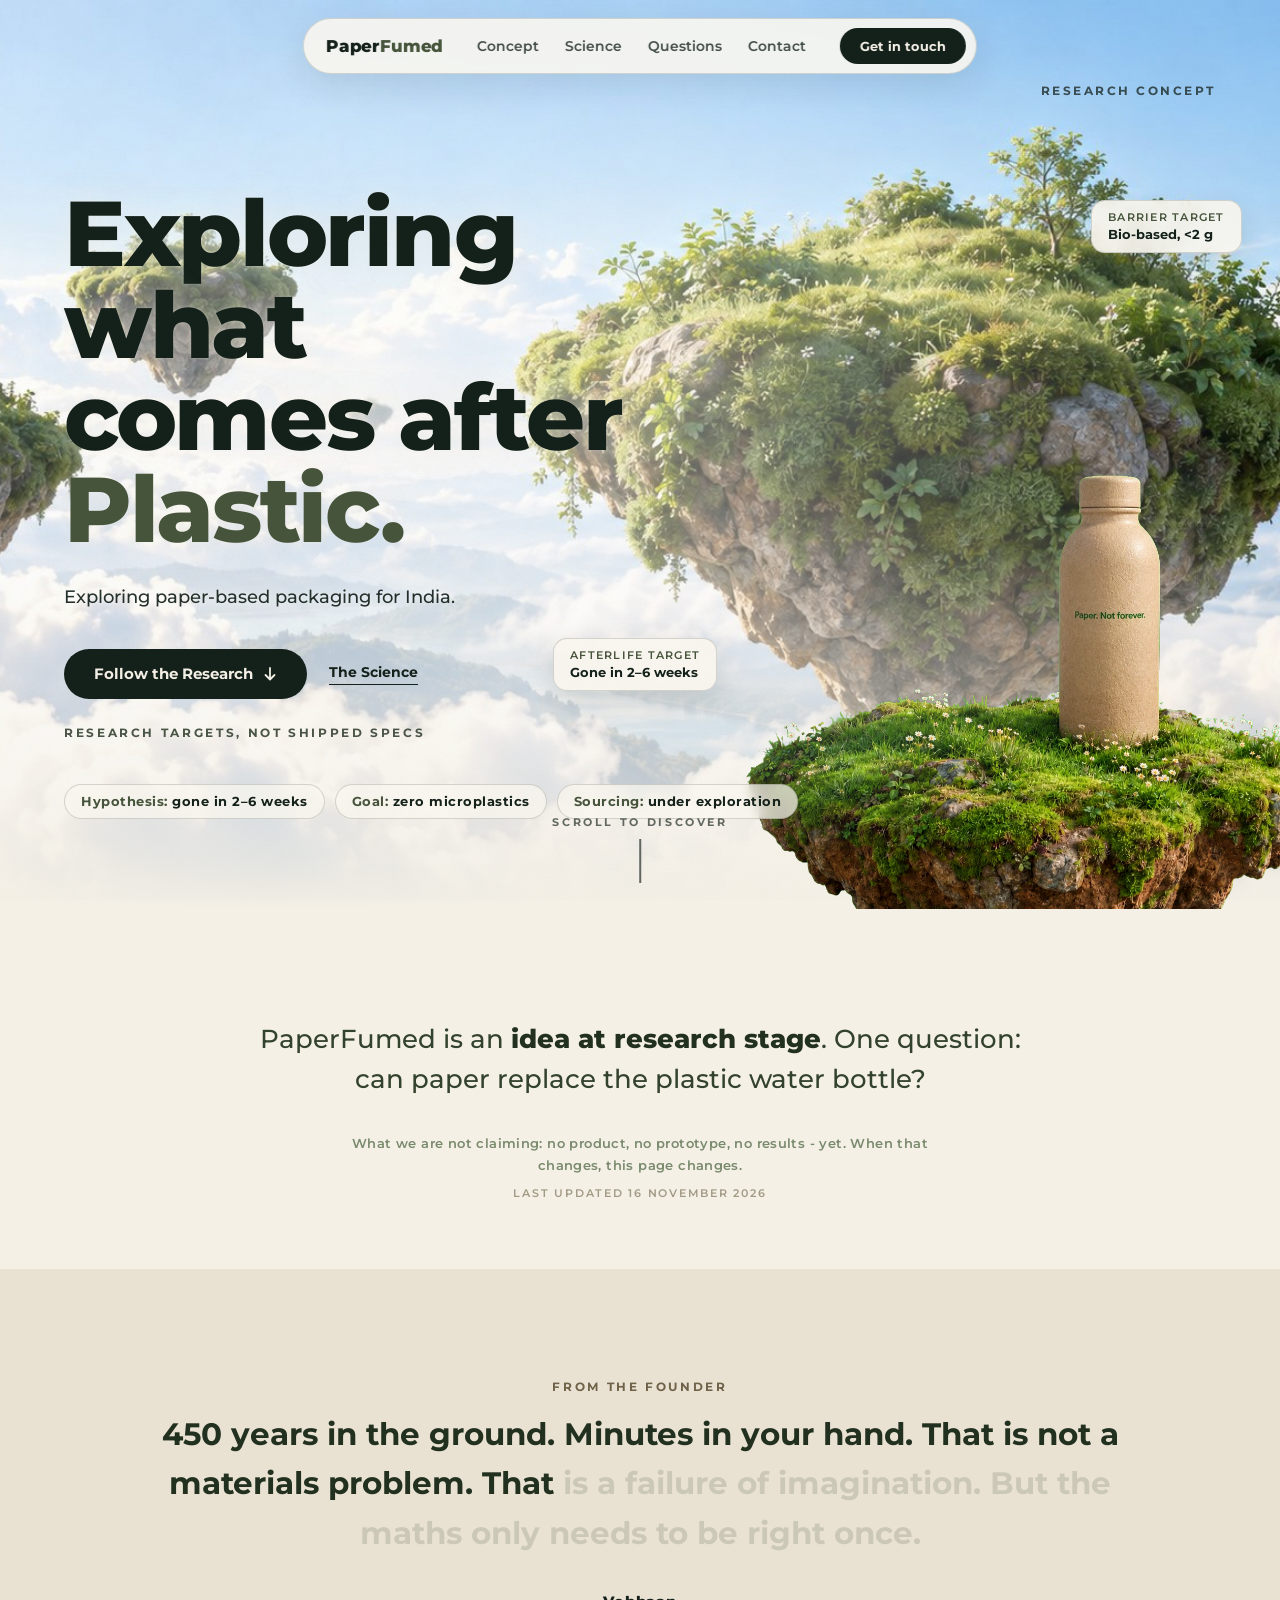
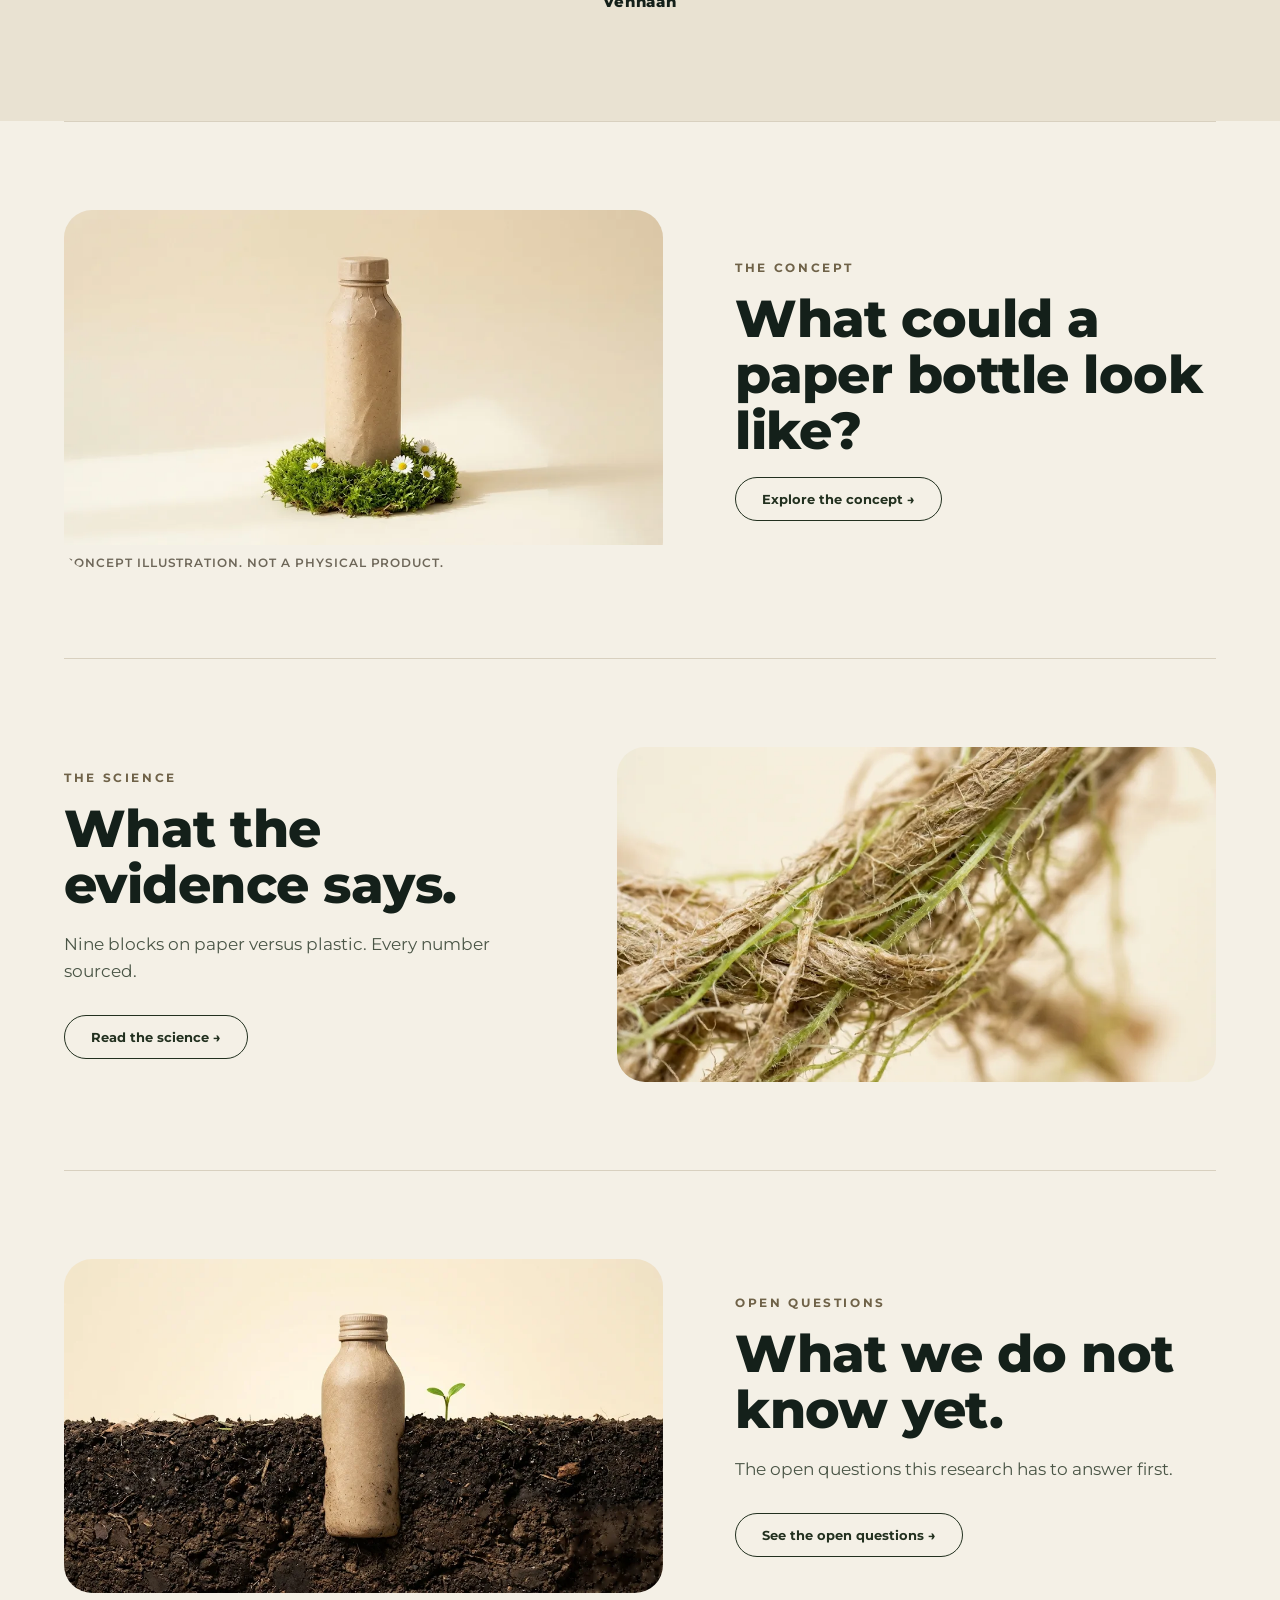
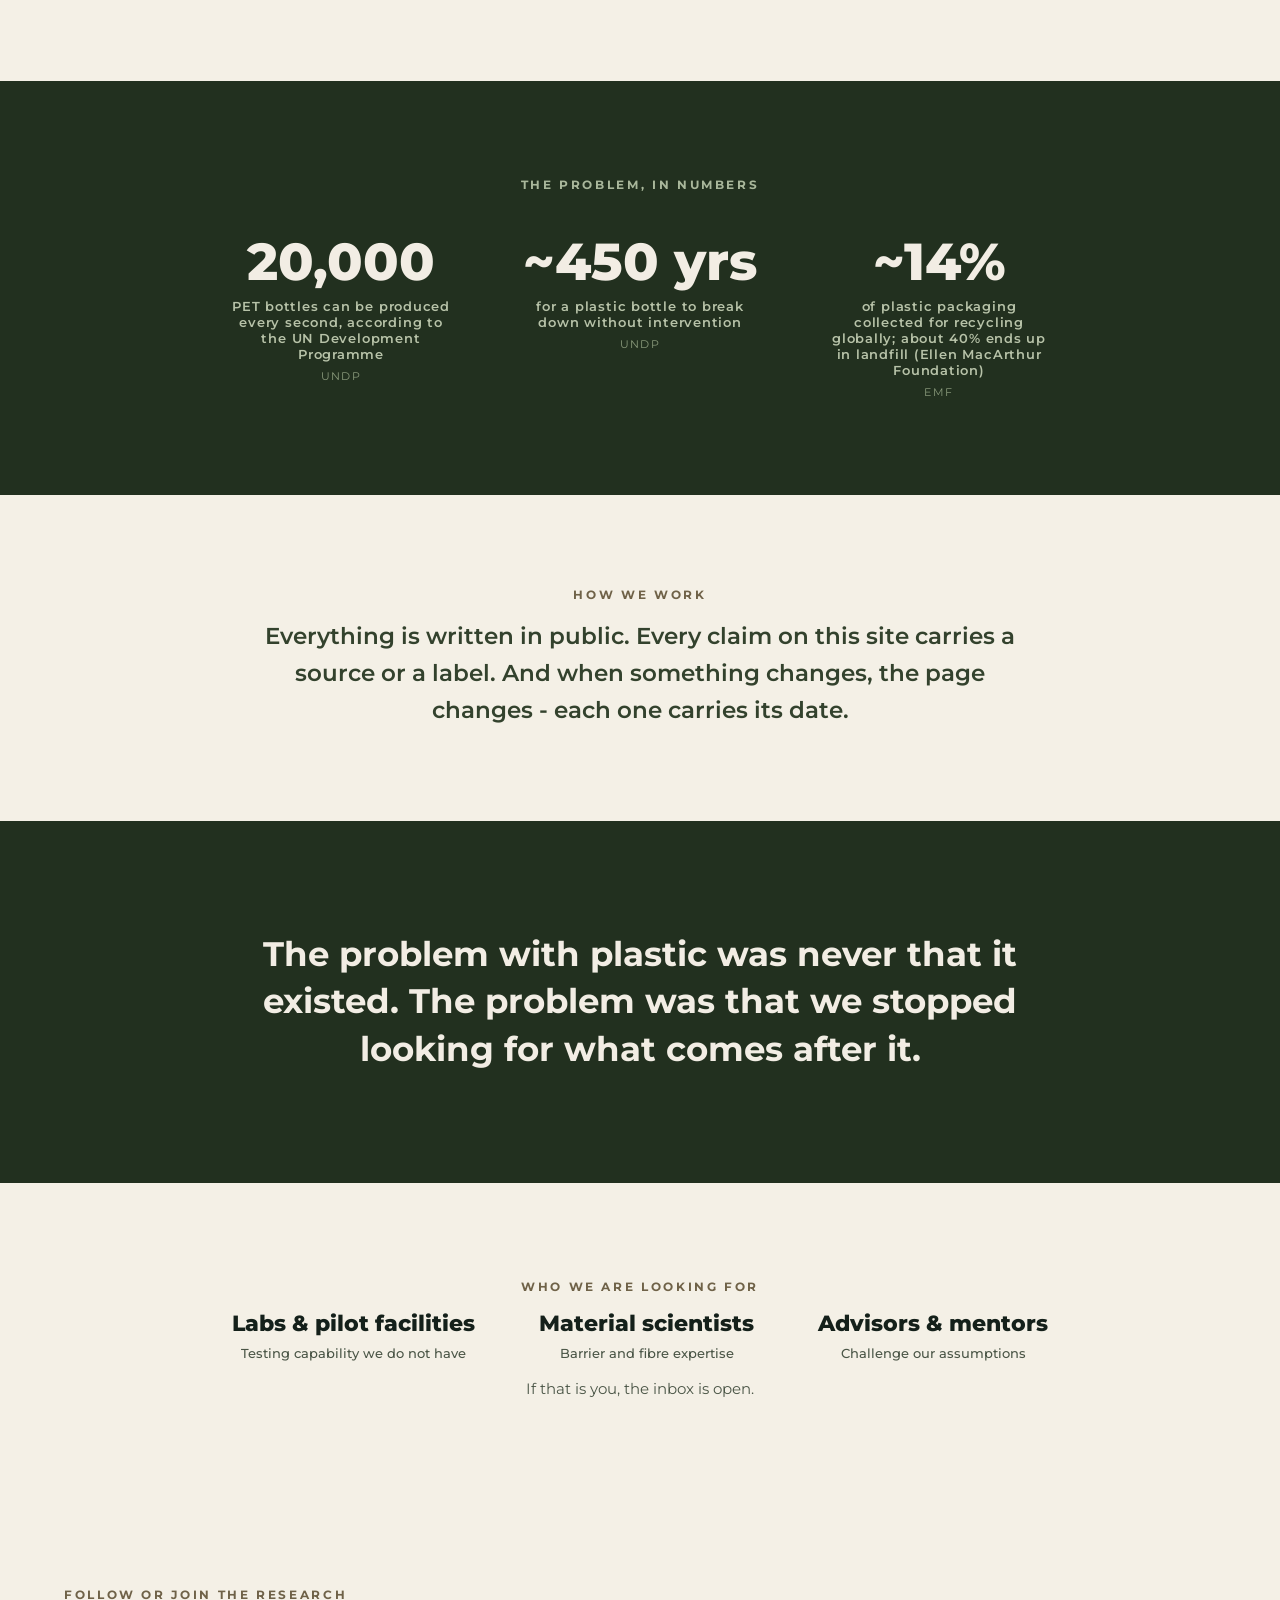
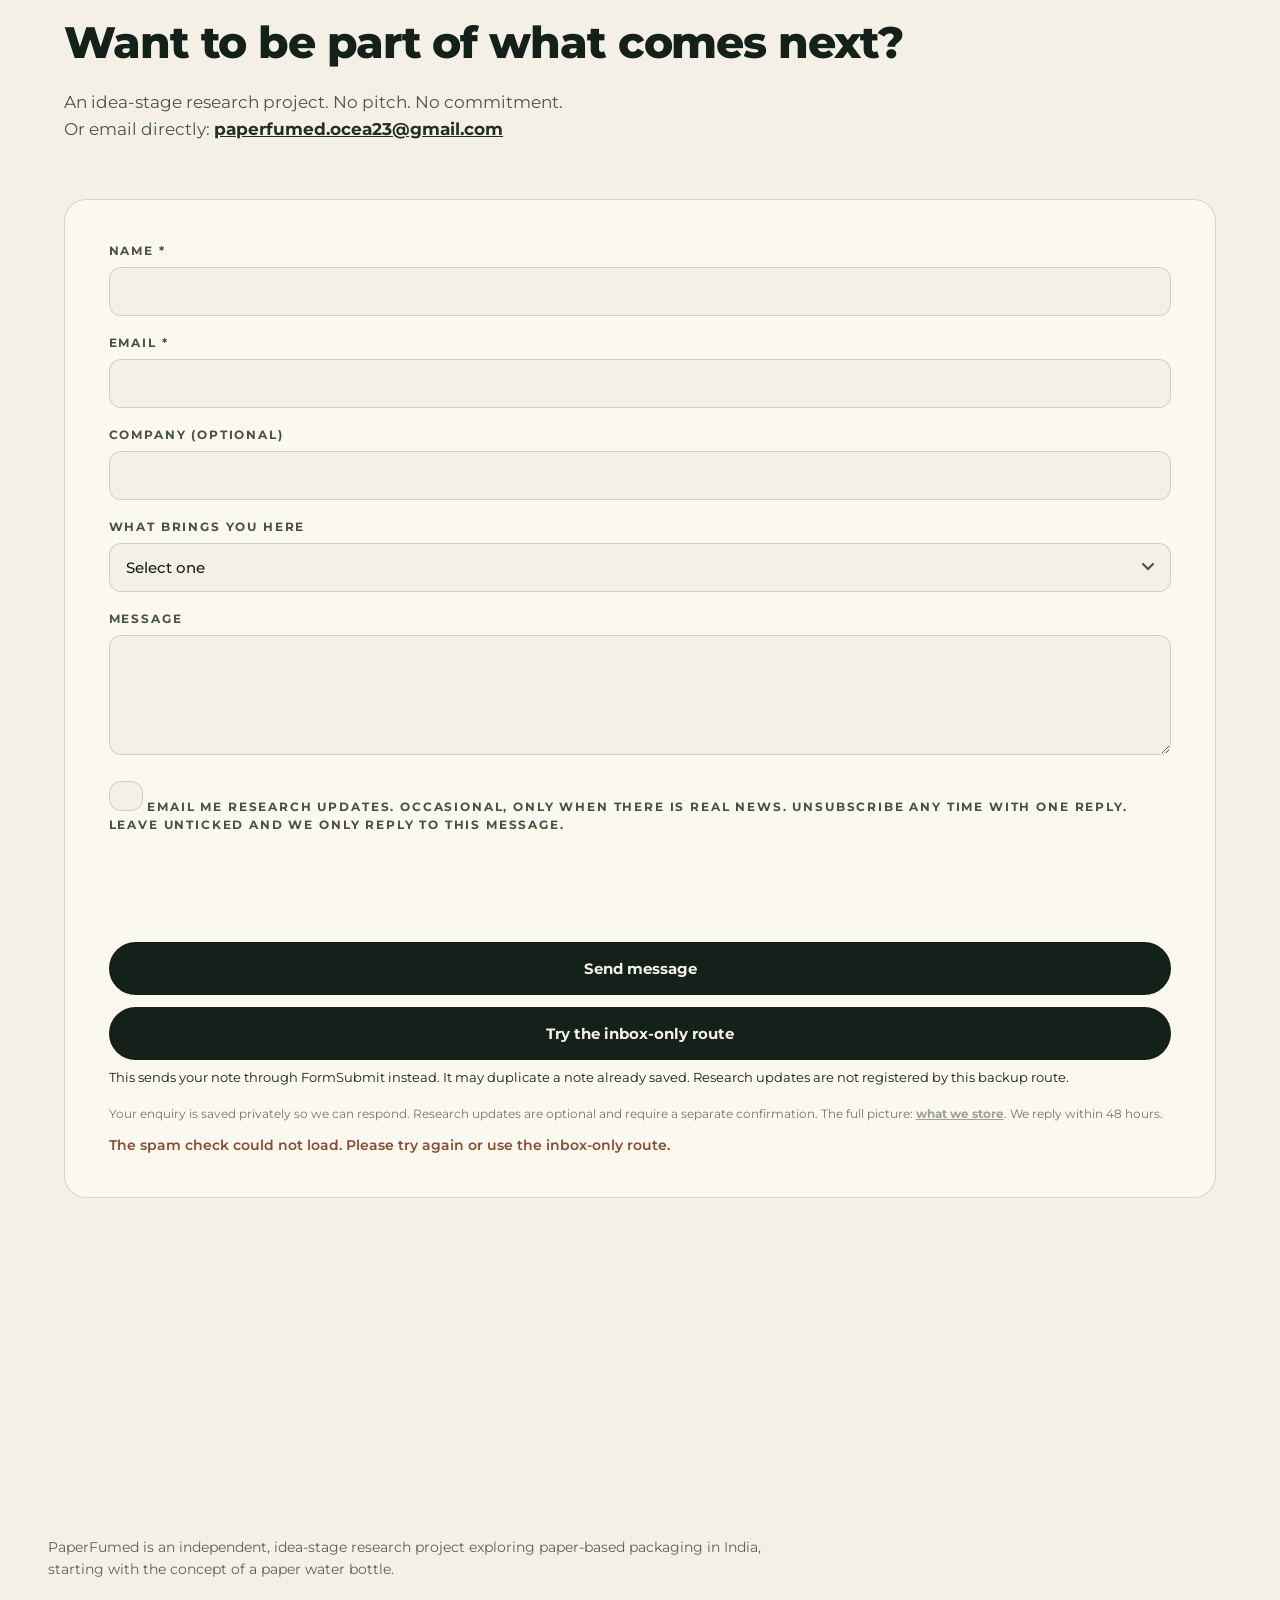
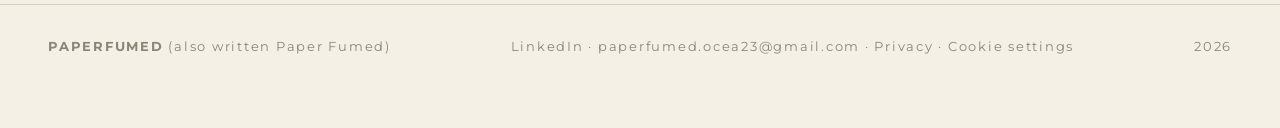
==== commit 2584a8b4: "Update index.html" ====
--- a/index.html
+++ b/index.html
@@ -260,7 +260,7 @@
 .island-img{width:100%;aspect-ratio:1144/597;background:var(--island-img) center/contain no-repeat}
 body::after{content:"";position:fixed;inset:0;z-index:60;pointer-events:none;opacity:.05;mix-blend-mode:multiply;
   background-image:url("data:image/svg+xml,%3Csvg xmlns='http://www.w3.org/2000/svg' width='240' height='240'%3E%3Cfilter id='n'%3E%3CfeTurbulence type='fractalNoise' baseFrequency='.9' numOctaves='2'/%3E%3C/filter%3E%3Crect width='240' height='240' filter='url(%23n)'/%3E%3C/svg%3E")}
-.week-ticker{position:absolute;z-index:5;right:6vw;bottom:52vh;font-size:11.5px;font-weight:700;letter-spacing:.22em;
+.week-ticker{position:absolute;z-index:5;right:5vw;top:84px;font-size:11.5px;font-weight:700;letter-spacing:.22em;
   color:var(--ink);opacity:.75;font-variant-numeric:tabular-nums}
 .week-ticker::after{content:"";display:block;height:1.5px;background:var(--ink);opacity:.4;margin-top:6px;
   width:calc(var(--p,0)*100%);transition:width .2s linear}
@@ -502,7 +502,7 @@
 
 /* ---------- stage story on phones ---------- */
 .isl-track{display:contents}
-@media(max-width:720px){.week-ticker{top:476px;bottom:auto}}
+@media(max-width:900px){.week-ticker{top:84px;bottom:auto;right:5vw}}
 /* ---------- smooth transitions ---------- */
 @view-transition{navigation:auto}
 ::view-transition-old(root),::view-transition-new(root){animation-duration:.22s;animation-timing-function:ease-out}
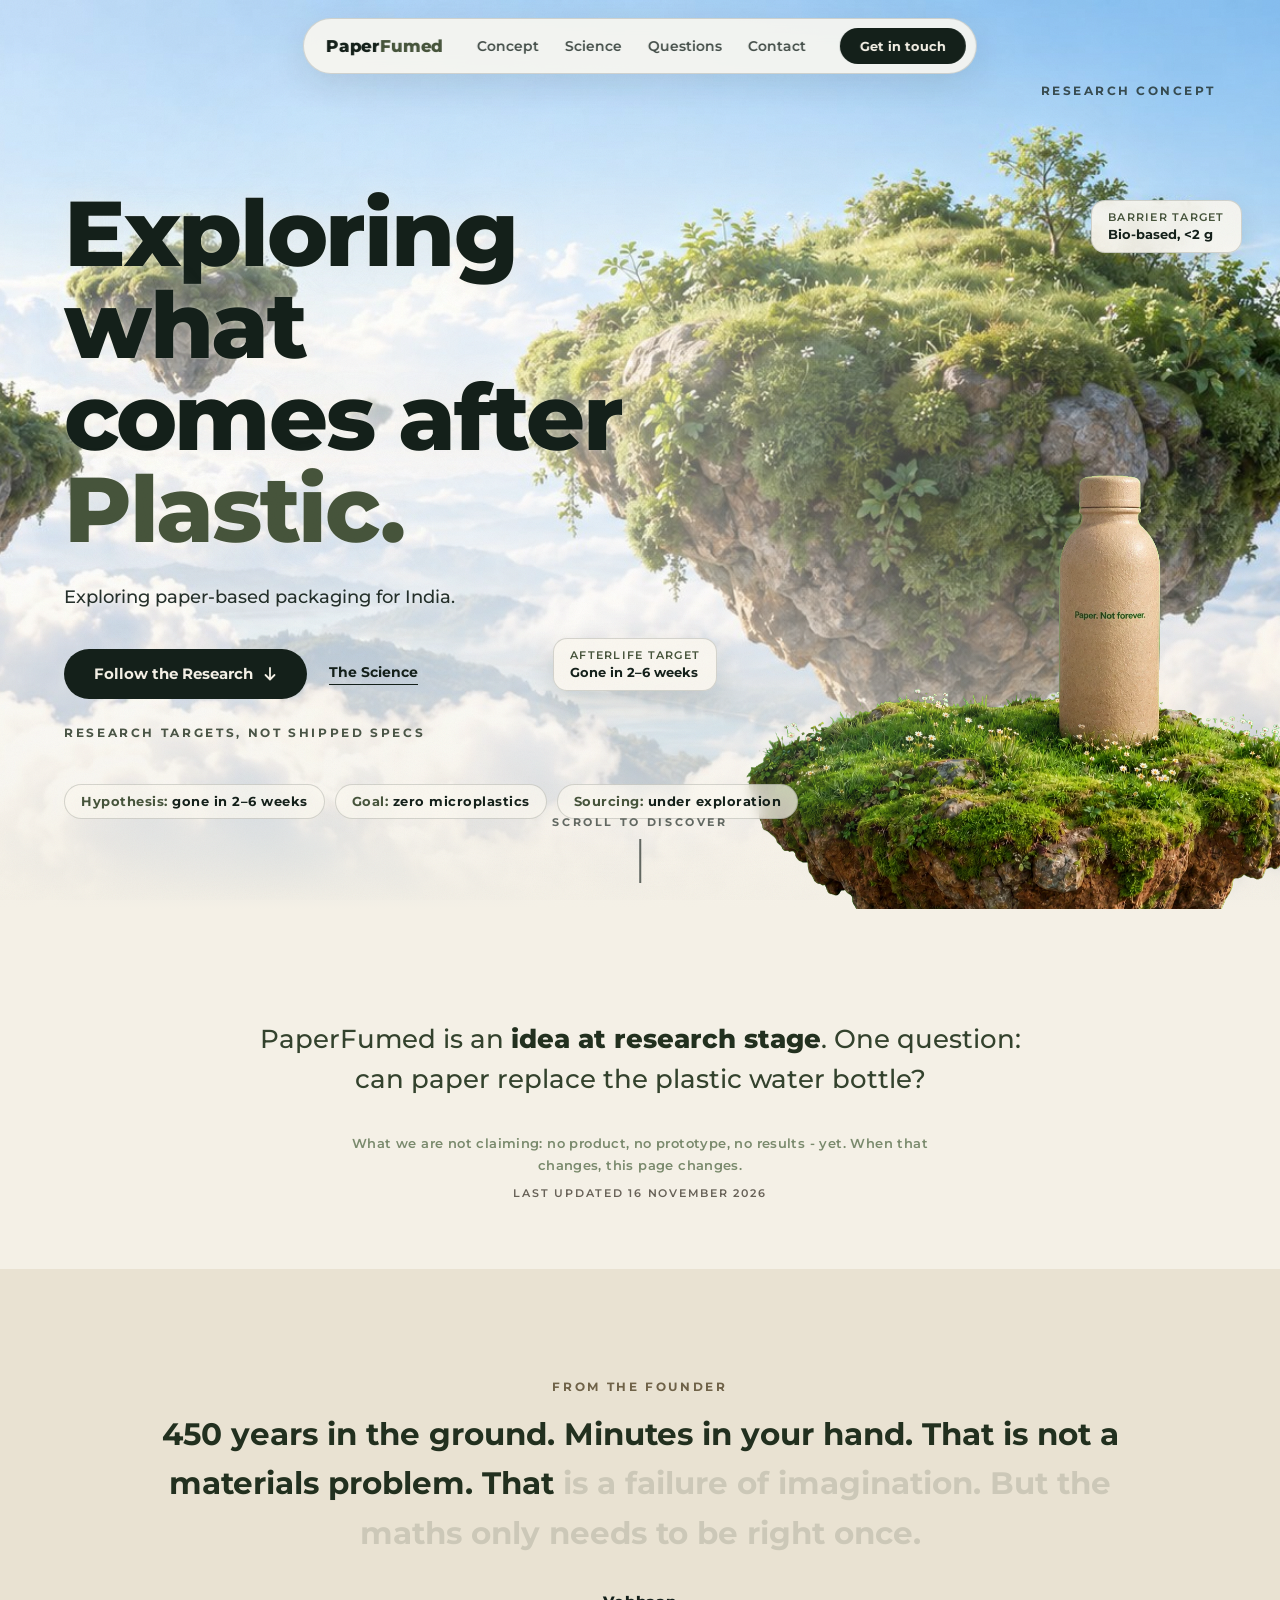
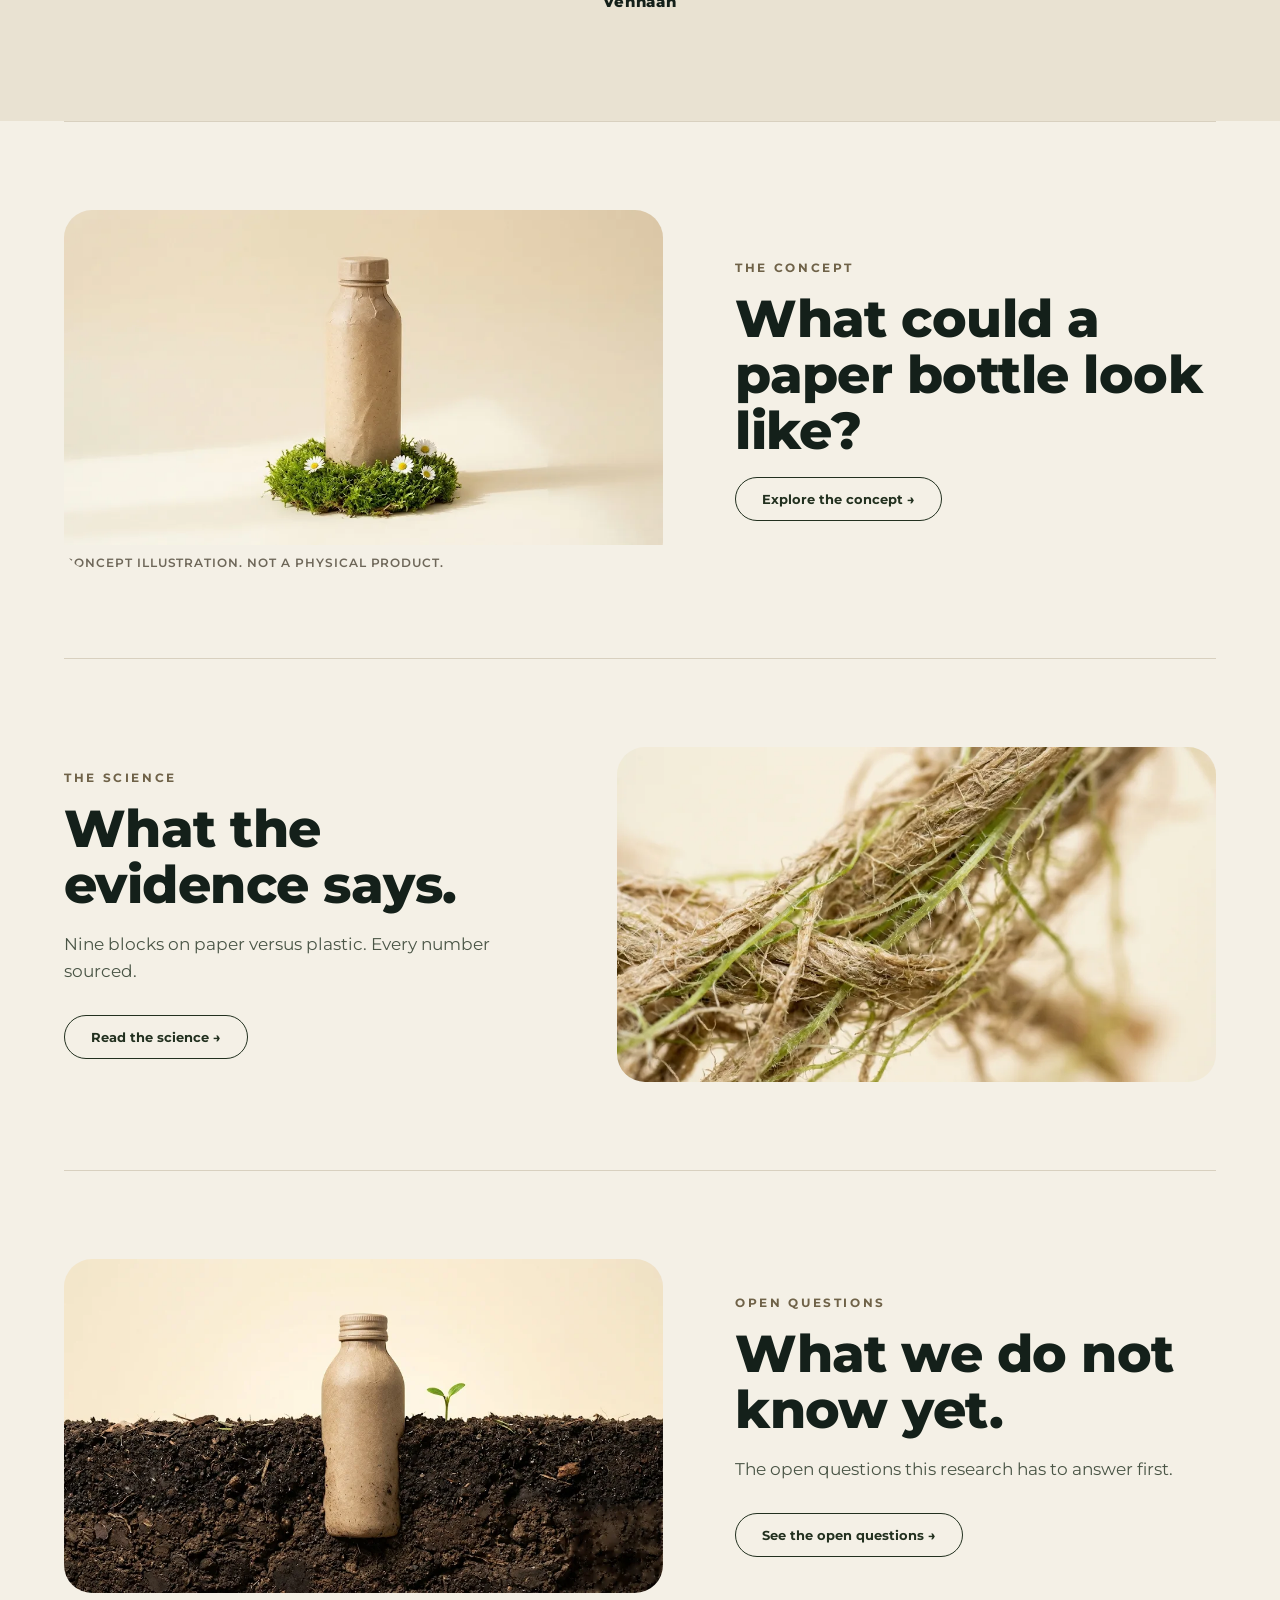
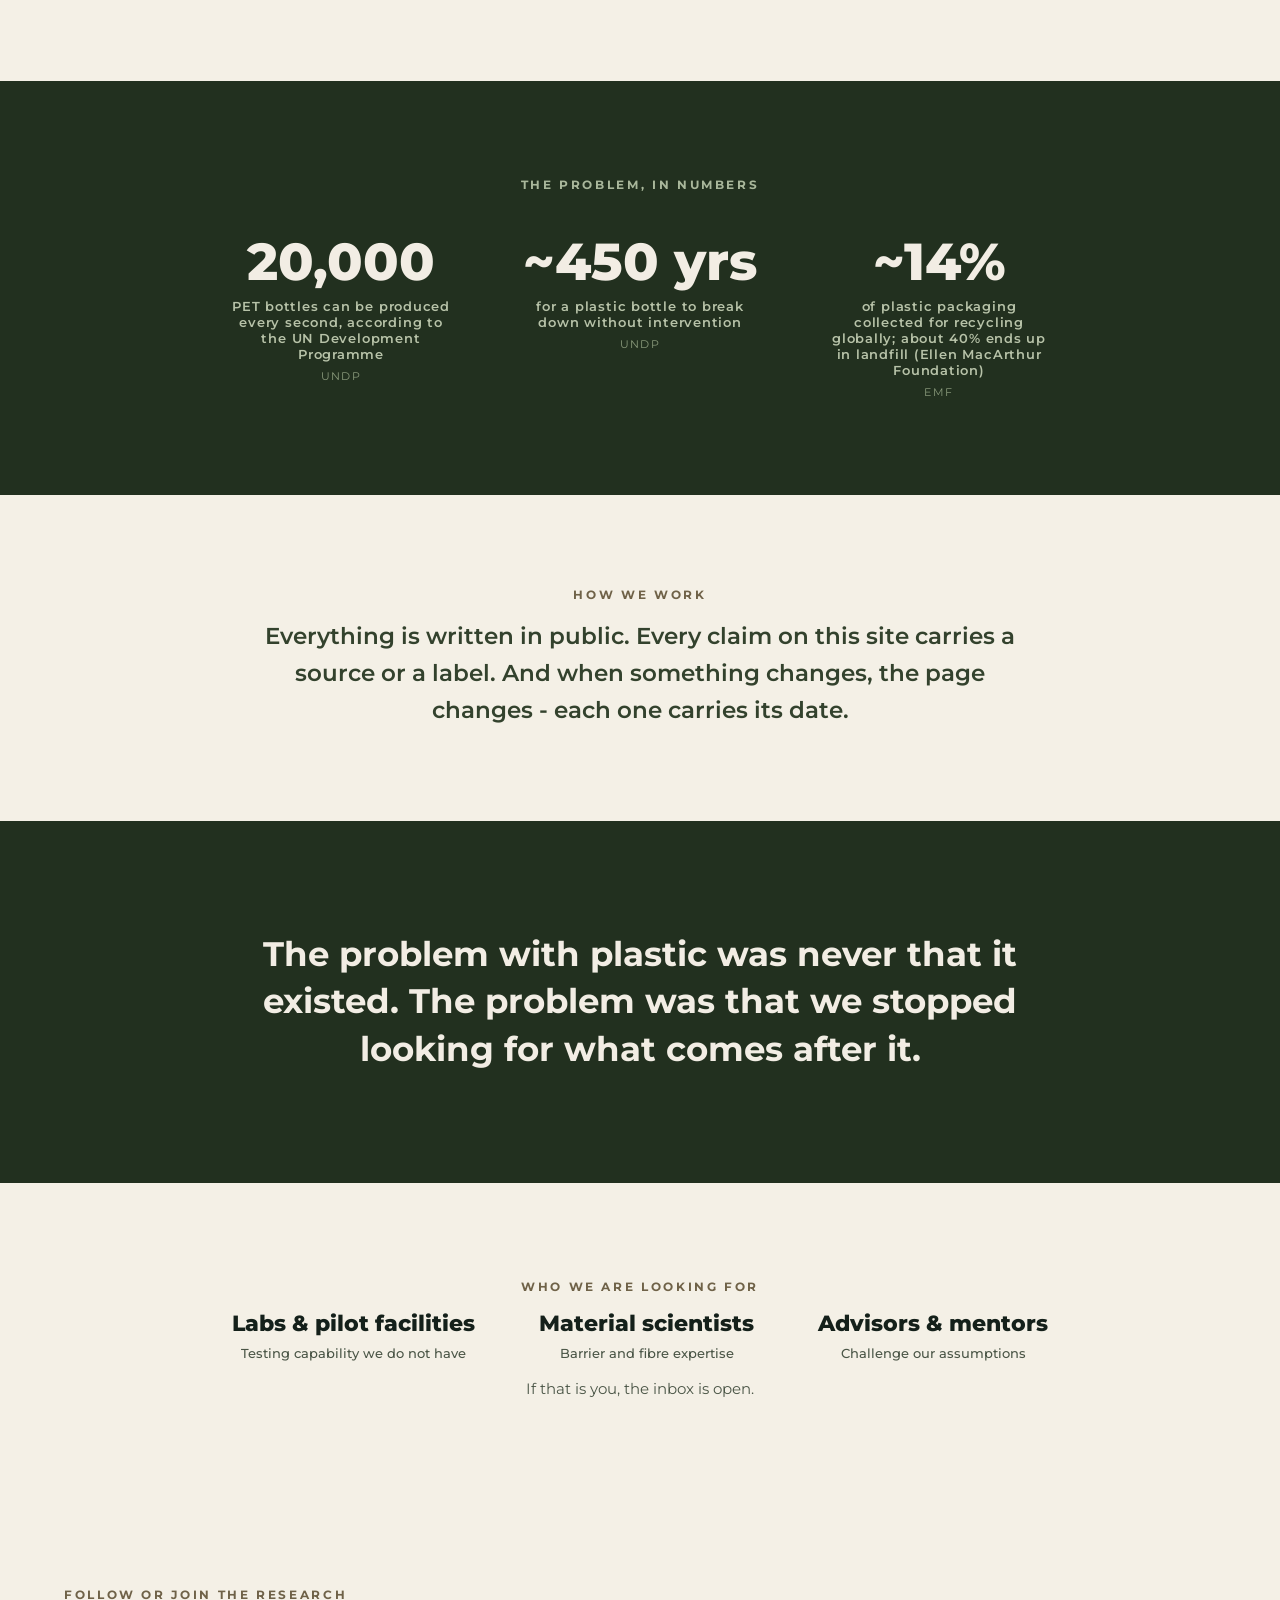
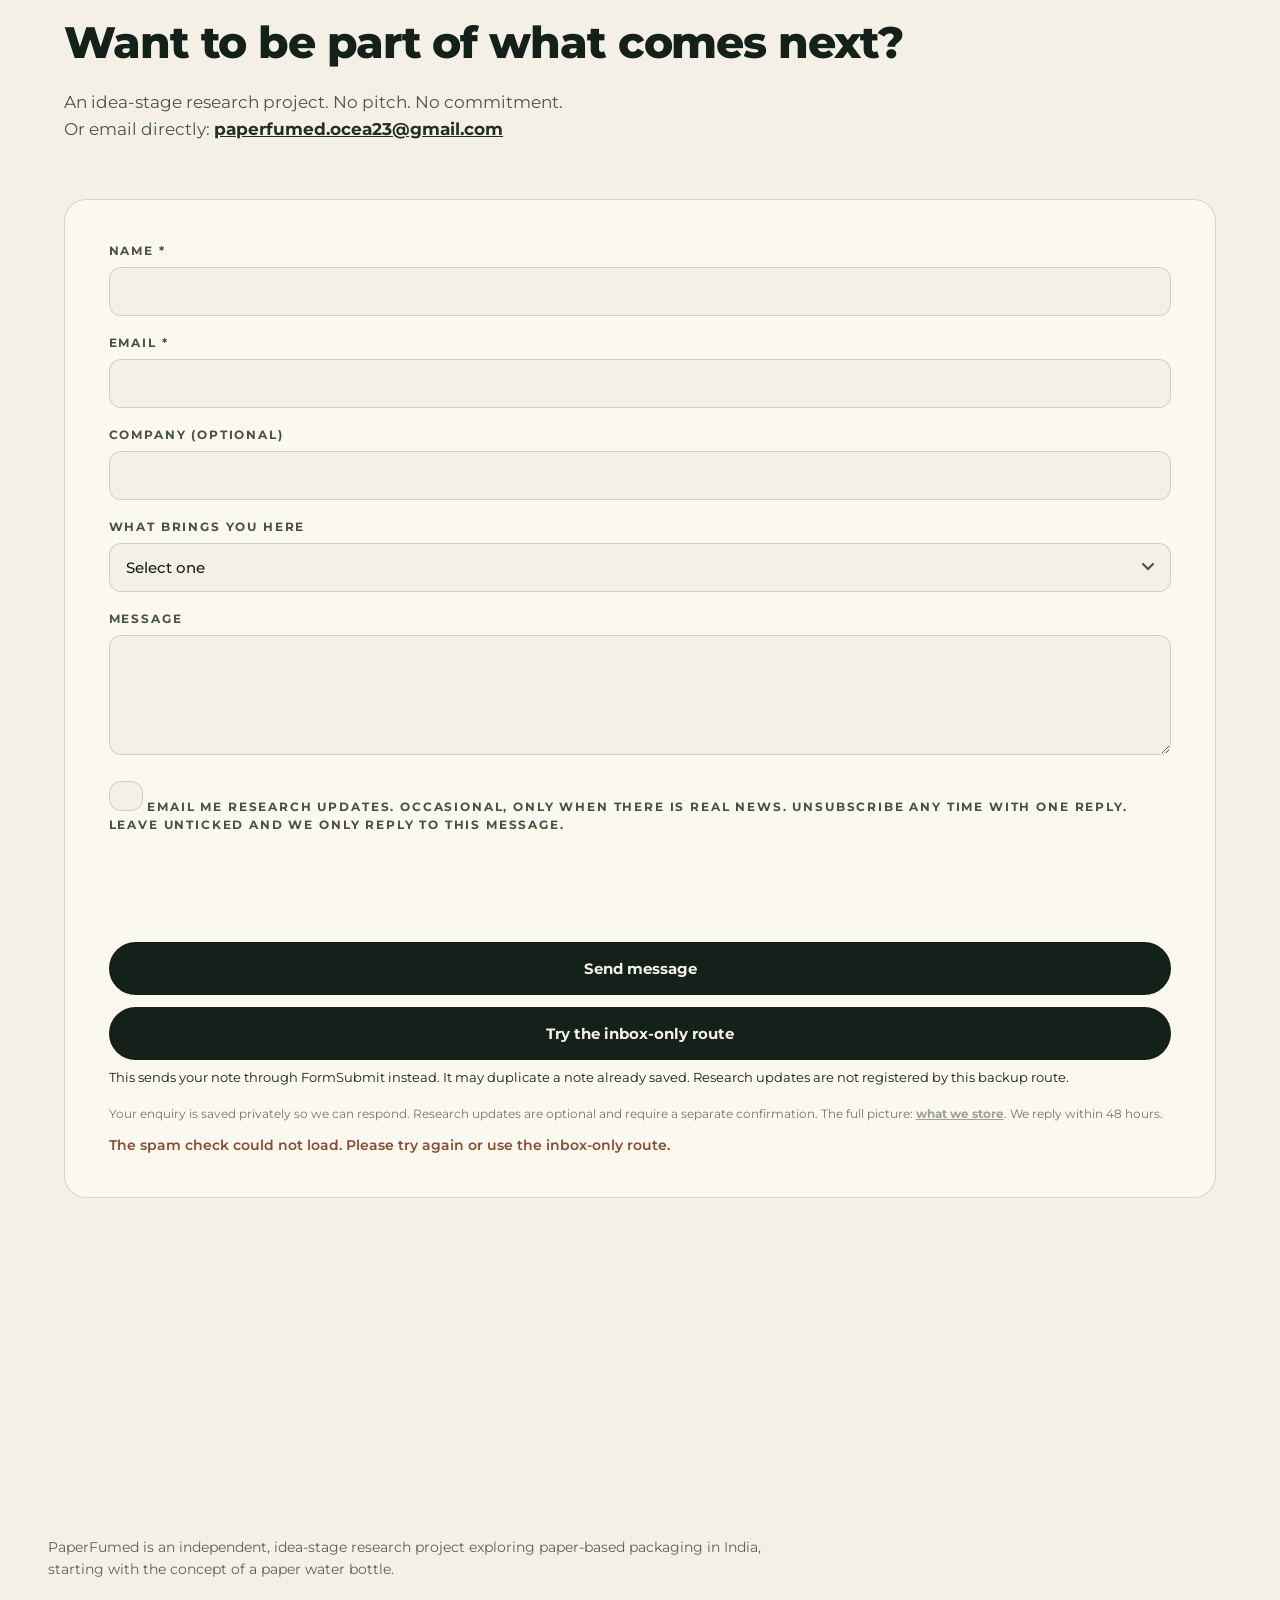
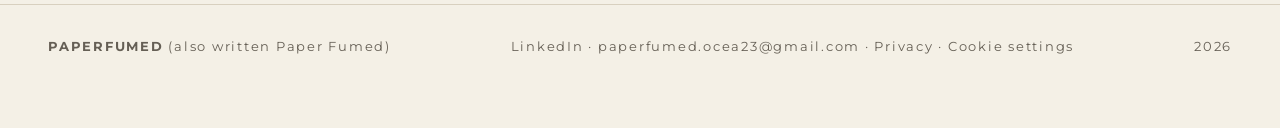
==== commit 40614ba1: "Update index.html" ====
--- a/index.html
+++ b/index.html
@@ -3,7 +3,7 @@
 <head>
 <meta charset="UTF-8">
 <meta name="viewport" content="width=device-width, initial-scale=1.0">
-<title>PaperFumed - Paper bottle research for India</title>
+<title>PaperFumed</title>
 <meta name="description" content="Exploring paper-based packaging for India. What the science says, and the questions still open.">
 <meta name="google-site-verification" content="Hcl2Nn9Ev7Kr6bgABZlpkPxtWmGOQ-QrAccmVXjXL7Y" />
 <meta name="msvalidate.01" content="FC5AAD45F623DE2CD38BDFD3D470B7B1" />
@@ -16,28 +16,28 @@
 <meta property="og:site_name" content="PaperFumed">
 <meta property="og:type" content="website">
 <meta property="og:url" content="https://paperfumed.vercel.app/">
-<meta property="og:title" content="PaperFumed - Paper bottle research for India">
+<meta property="og:title" content="PaperFumed">
 <meta property="og:description" content="Exploring paper-based packaging for India. What the science says, and the questions still open.">
-<meta property="og:image" content="https://paperfumed.vercel.app/og-image-v3.png">
+<meta property="og:image" content="https://paperfumed.vercel.app/og-image-v4.jpg">
 <meta property="og:image:width" content="1200">
 <meta property="og:image:height" content="630">
 <meta name="twitter:card" content="summary_large_image">
-<meta name="twitter:title" content="PaperFumed - Paper bottle research for India">
+<meta name="twitter:title" content="PaperFumed">
 <meta name="twitter:description" content="Exploring paper-based packaging for India. What the science says, and the questions still open.">
-<meta name="twitter:image" content="https://paperfumed.vercel.app/og-image-v3.png">
+<meta name="twitter:image" content="https://paperfumed.vercel.app/og-image-v4.jpg">
 <link rel="icon" type="image/png" sizes="192x192" href="/icon-192.png">
 <link rel="apple-touch-icon" href="/apple-touch-icon.png">
 <link rel="preconnect" href="https://formsubmit.co">
 <link rel="preconnect" href="https://fonts.googleapis.com">
 <link rel="preconnect" href="https://fonts.gstatic.com" crossorigin>
-<link rel="preload" as="image" href="/assets/hero-bg.jpg" fetchpriority="high">
+<link rel="preload" as="image" href="/assets/hero-bg.jpg" fetchpriority="high" media="(min-width:721px)">
 <link href="https://fonts.googleapis.com/css2?family=Montserrat:ital,wght@0,400;0,500;0,600;0,700;0,800;1,500;1,600&display=swap" rel="stylesheet">
 <script type="application/ld+json">
 {
  "@context":"https://schema.org",
  "@graph":[{"@type": "Organization", "name": "PaperFumed", "alternateName": ["Paperfumed", "Paper Fumed", "Paper-Fumed"], "url": "https://paperfumed.vercel.app/", "sameAs": ["https://www.linkedin.com/company/paperfumed"], "email": "paperfumed.ocea23@gmail.com"},
  {"@type": "WebSite", "name": "PaperFumed", "alternateName": ["Paperfumed", "Paper Fumed", "Paper-Fumed", "paperfumed.vercel.app"], "url": "https://paperfumed.vercel.app/", "description": "Exploring paper-based packaging for India. What the science says, and the questions still open.", "inLanguage": "en"},
- {"@type": "WebPage", "name": "PaperFumed - Paper bottle research for India", "description": "Exploring paper-based packaging for India. What the science says, and the questions still open.", "url": "https://paperfumed.vercel.app/", "isPartOf": {"@type": "WebSite", "url": "https://paperfumed.vercel.app/"}, "inLanguage": "en"}]
+ {"@type": "WebPage", "name": "PaperFumed", "description": "Exploring paper-based packaging for India. What the science says, and the questions still open.", "url": "https://paperfumed.vercel.app/", "isPartOf": {"@type": "WebSite", "url": "https://paperfumed.vercel.app/"}, "inLanguage": "en"}]
 }
 </script>
 <style>
@@ -46,6 +46,12 @@
   --island-bottle:url("/assets/island-bottle.webp");
   --island-bloomed:url("/assets/island-bloomed.webp");
   --island-fraying:url("/assets/island-fraying.webp");
+@media(max-width:960px){:root{
+  --island-img:url("/assets/island-img-640.webp");
+  --island-bottle:url("/assets/island-bottle-800.webp");
+  --island-bloomed:url("/assets/island-bloomed-800.webp");
+  --island-fraying:url("/assets/island-fraying-800.webp");
+}}
   --ink:#14201A; --moss:#46543B; --moss-deep:#2C3826; --cream:#F4F0E6;
   --sand:#E7DFCB; --sand-2:#EFE8D6; --clay:#A9714B; --paper:#FBF8F0;
   --line:rgba(20,32,26,.16); --ease:cubic-bezier(0.22,1,0.36,1);
@@ -350,7 +356,7 @@
 .founder-text .w{opacity:.14;transition:opacity .45s ease}
 .founder-text .w.on{opacity:1}
 .founder-sig{margin-top:34px;font-size:15px;font-weight:800;letter-spacing:.06em}
-.draft-mark{margin-top:14px;font-size:11px;letter-spacing:.2em;color:#a39a86}
+.draft-mark{margin-top:14px;font-size:11px;letter-spacing:.2em;color:#676157}
 .teaser{display:flex;align-items:center;gap:72px;padding:88px 0;border-top:1px solid #d8d0bf}
 .teaser.rev{flex-direction:row-reverse}
 .teaser-img{width:52%;border-radius:28px;overflow:hidden;flex:none}
@@ -391,8 +397,8 @@
 .pg-wrap{max-width:1240px;margin:0 auto;padding:80px 48px 0}
 .foot-about{margin:0;padding:30px 48px 24px;max-width:820px;font-size:14px;line-height:1.6;color:#5a6455;letter-spacing:0}
 @media(max-width:720px){.foot-about{padding:26px 20px 22px;font-size:13.5px}}
-.foot-min{display:flex;justify-content:space-between;align-items:center;gap:20px;padding:34px 48px;font-size:12px;letter-spacing:.14em;color:#8a8577;border-top:1px solid #d8d0bf;flex-wrap:wrap}
-.foot-min a{color:#8a8577;text-decoration:none}
+.foot-min{display:flex;justify-content:space-between;align-items:center;gap:20px;padding:34px 48px;font-size:12px;letter-spacing:.14em;color:#655f55;border-top:1px solid #d8d0bf;flex-wrap:wrap}
+.foot-min a{color:#655f55;text-decoration:none}
 .foot-min a:hover{color:#22301f}
 @media(max-width:900px){
  .teaser,.contact-top,.contact-grid{flex-direction:column;gap:36px}
@@ -435,7 +441,7 @@
 @media (prefers-reduced-motion: reduce){.cookie-banner{transition:none}.cookie-banner .cb-plane{animation:none}}
 @media(max-width:600px){.cookie-banner .cb-row{flex-wrap:wrap}.cookie-banner .cb-btn{flex:1 1 40%}.cookie-banner .cb-link{flex:1 1 100%;text-align:center}}
 .noclaim{text-align:center;font-size:13px;letter-spacing:.03em;color:#7a8a6d;font-weight:600;margin:-58px auto 66px;max-width:660px;padding:0 24px;line-height:1.7}
-.noclaim .upd{display:block;margin-top:8px;font-size:11px;letter-spacing:.16em;text-transform:uppercase;color:#a39a86}
+.noclaim .upd{display:block;margin-top:8px;font-size:11px;letter-spacing:.16em;text-transform:uppercase;color:#676157}
 .field.consent{margin-top:2px}
 .consent-label{display:flex;gap:12px;align-items:flex-start;font-size:13.5px;line-height:1.55;color:#3d4a38;font-weight:500;cursor:pointer}
 .consent-label input{flex:none;width:18px;height:18px;margin-top:2px;accent-color:#5c6e4a;cursor:pointer}
@@ -444,9 +450,9 @@
 
 .tag{display:inline-block;font-size:10.5px;letter-spacing:.15em;font-weight:700;text-transform:uppercase;padding:5px 13px;border:1px solid #c3b89f;border-radius:999px;color:#6f6248;margin-bottom:16px}
 .sec{padding:66px 0 60px;border-top:1px solid #d8d0bf;max-width:760px}
-.sec .snum{font-size:13px;font-weight:800;color:#a39a86;letter-spacing:.24em;margin-bottom:12px}
+.sec .snum{font-size:13px;font-weight:800;color:#676157;letter-spacing:.24em;margin-bottom:12px}
 .sec h2{font-size:34px;font-weight:800;line-height:1.15;margin:0 0 8px}
-.sec .why{font-size:13px;letter-spacing:.04em;color:#8a8270;font-weight:600;margin:0 0 22px}
+.sec .why{font-size:13px;letter-spacing:.04em;color:#635e54;font-weight:600;margin:0 0 22px}
 .sec p.body,.sec li{font-size:16.5px;line-height:1.8;color:#3d4a38}
 .sec ul{margin:6px 0 0;padding-left:20px}
 .sec li{margin-bottom:10px}
@@ -880,11 +886,27 @@
       'error-callback': function () { token = ''; fail('The spam check could not load. Please try again or use the inbox-only route.', true); }
     });
   };
-  var script = document.createElement('script');
-  script.src = 'https://challenges.cloudflare.com/turnstile/v0/api.js?onload=paperfumedTurnstileReady&render=explicit';
-  script.async = true; script.defer = true;
-  script.onerror = function () { fail('The spam check could not load. Please try again or use the inbox-only route.', true); };
-  document.head.appendChild(script);
+  var turnstileRequested = false;
+  function loadTurnstile() {
+    if (turnstileRequested) return;
+    turnstileRequested = true;
+    var script = document.createElement('script');
+    script.src = 'https://challenges.cloudflare.com/turnstile/v0/api.js?onload=paperfumedTurnstileReady&render=explicit';
+    script.async = true; script.defer = true;
+    script.onerror = function () { fail('The spam check could not load. Please try again or use the inbox-only route.', true); };
+    document.head.appendChild(script);
+  }
+  if ('IntersectionObserver' in window) {
+    var turnstileObserver = new IntersectionObserver(function (entries) {
+      entries.forEach(function (entry) {
+        if (entry.isIntersecting) { loadTurnstile(); turnstileObserver.disconnect(); }
+      });
+    }, {rootMargin: '600px 0px'});
+    turnstileObserver.observe(form);
+  } else {
+    loadTurnstile();
+  }
+  form.addEventListener('focusin', loadTurnstile);
   form.addEventListener('submit', async function (ev) {
     ev.preventDefault(); if (sending || value('_honey')) return;
     if (!form.reportValidity()) return;
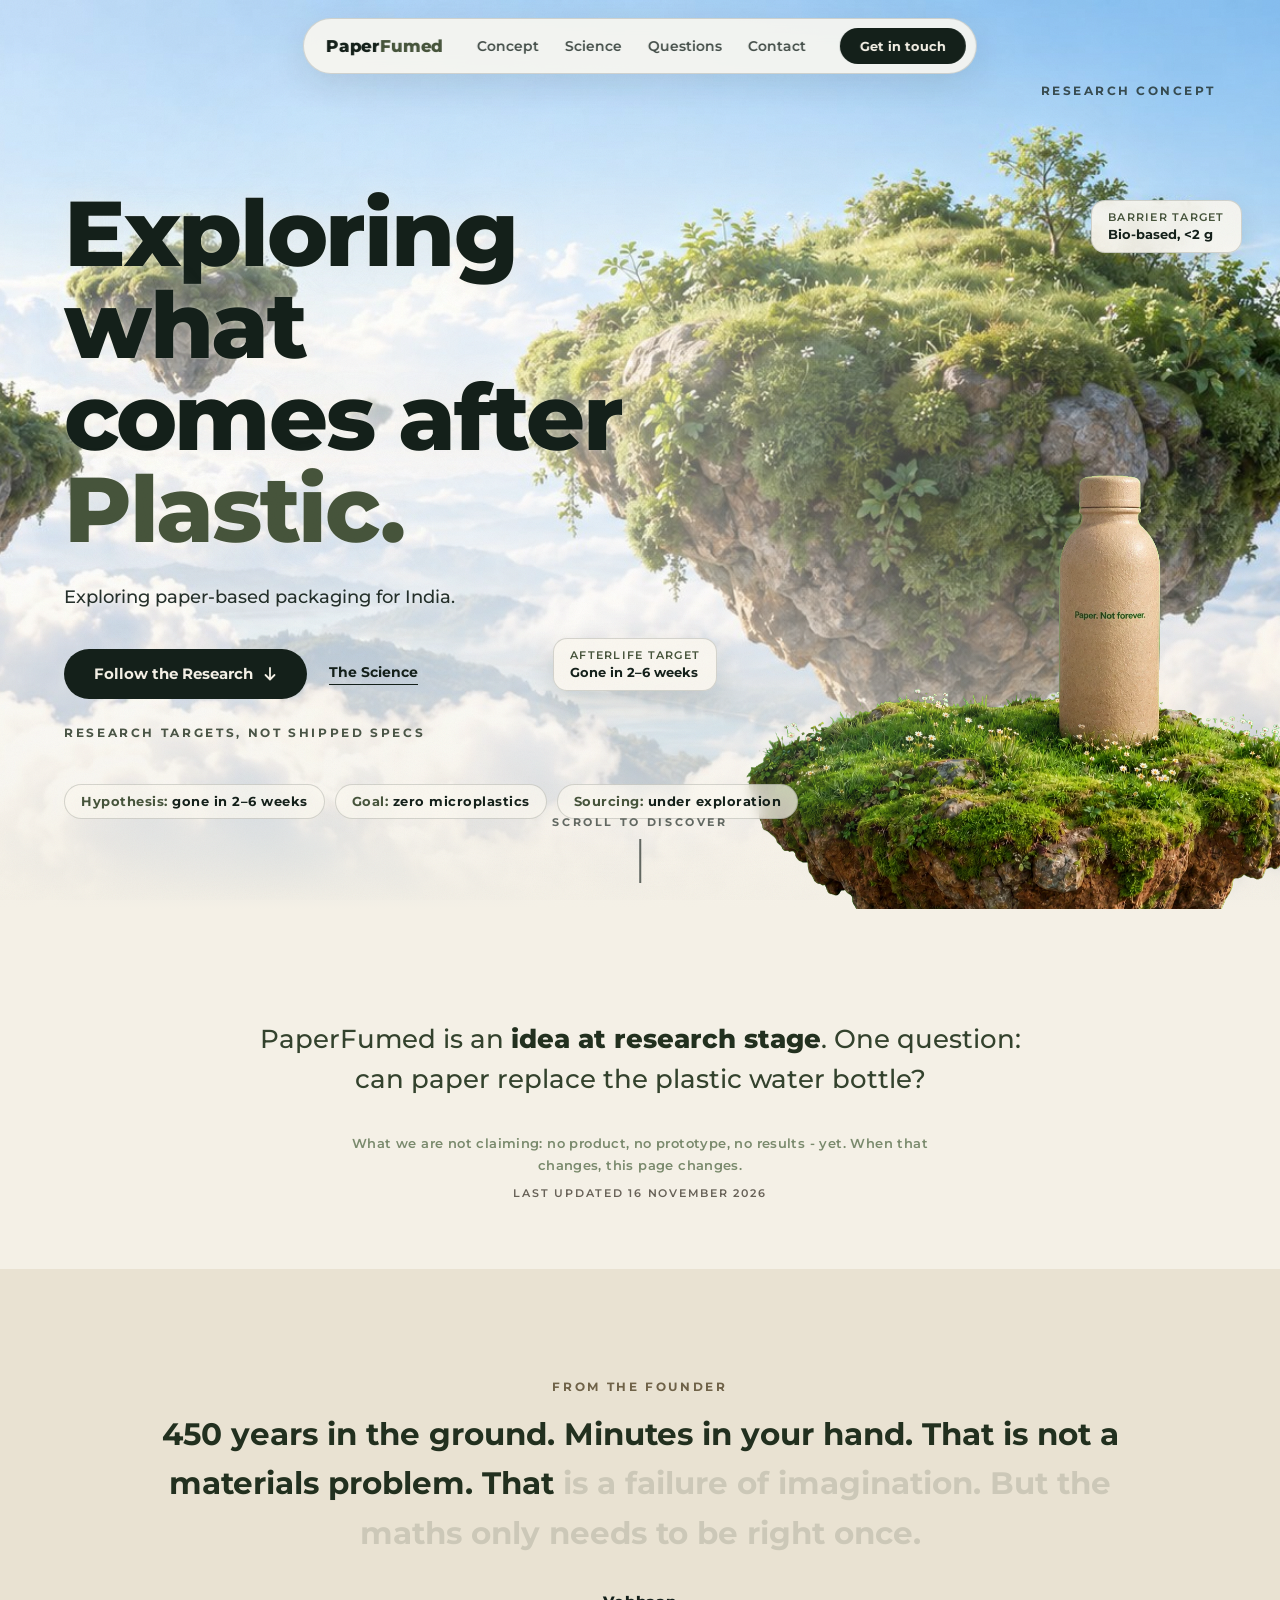
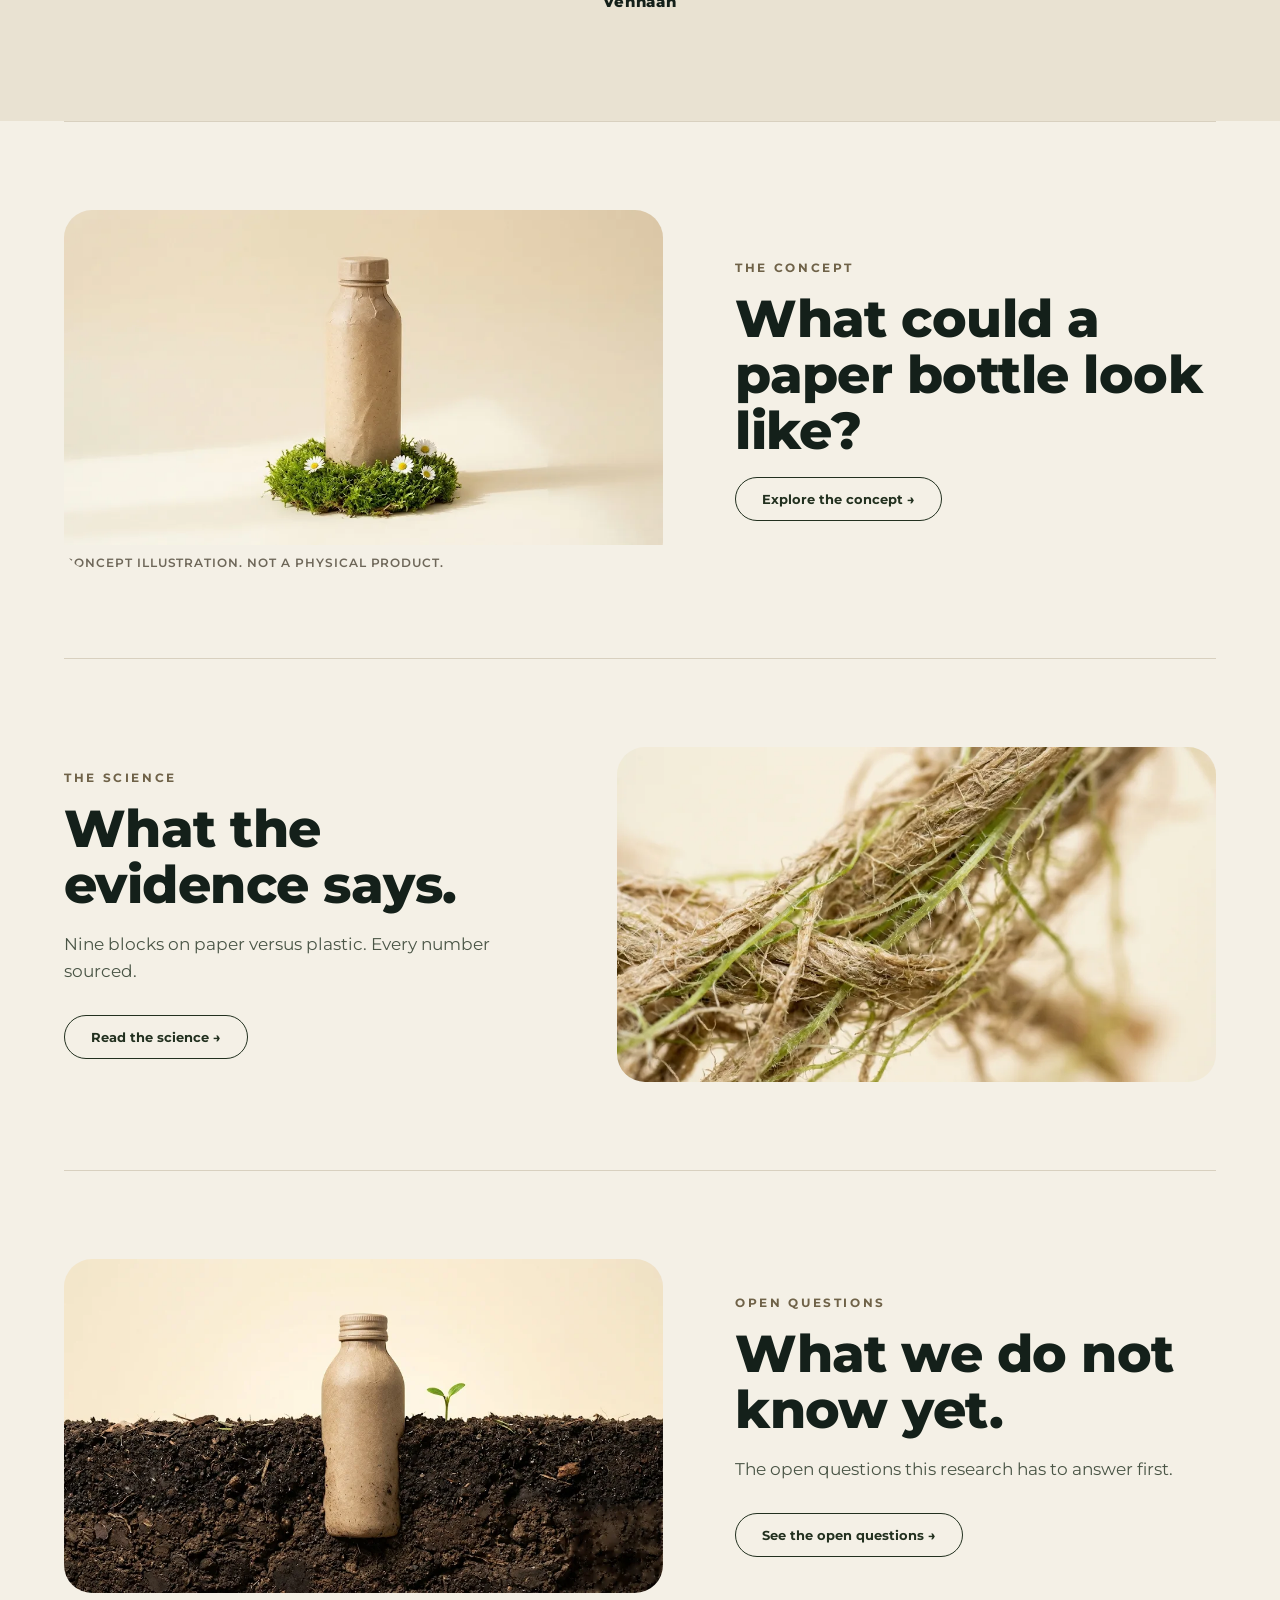
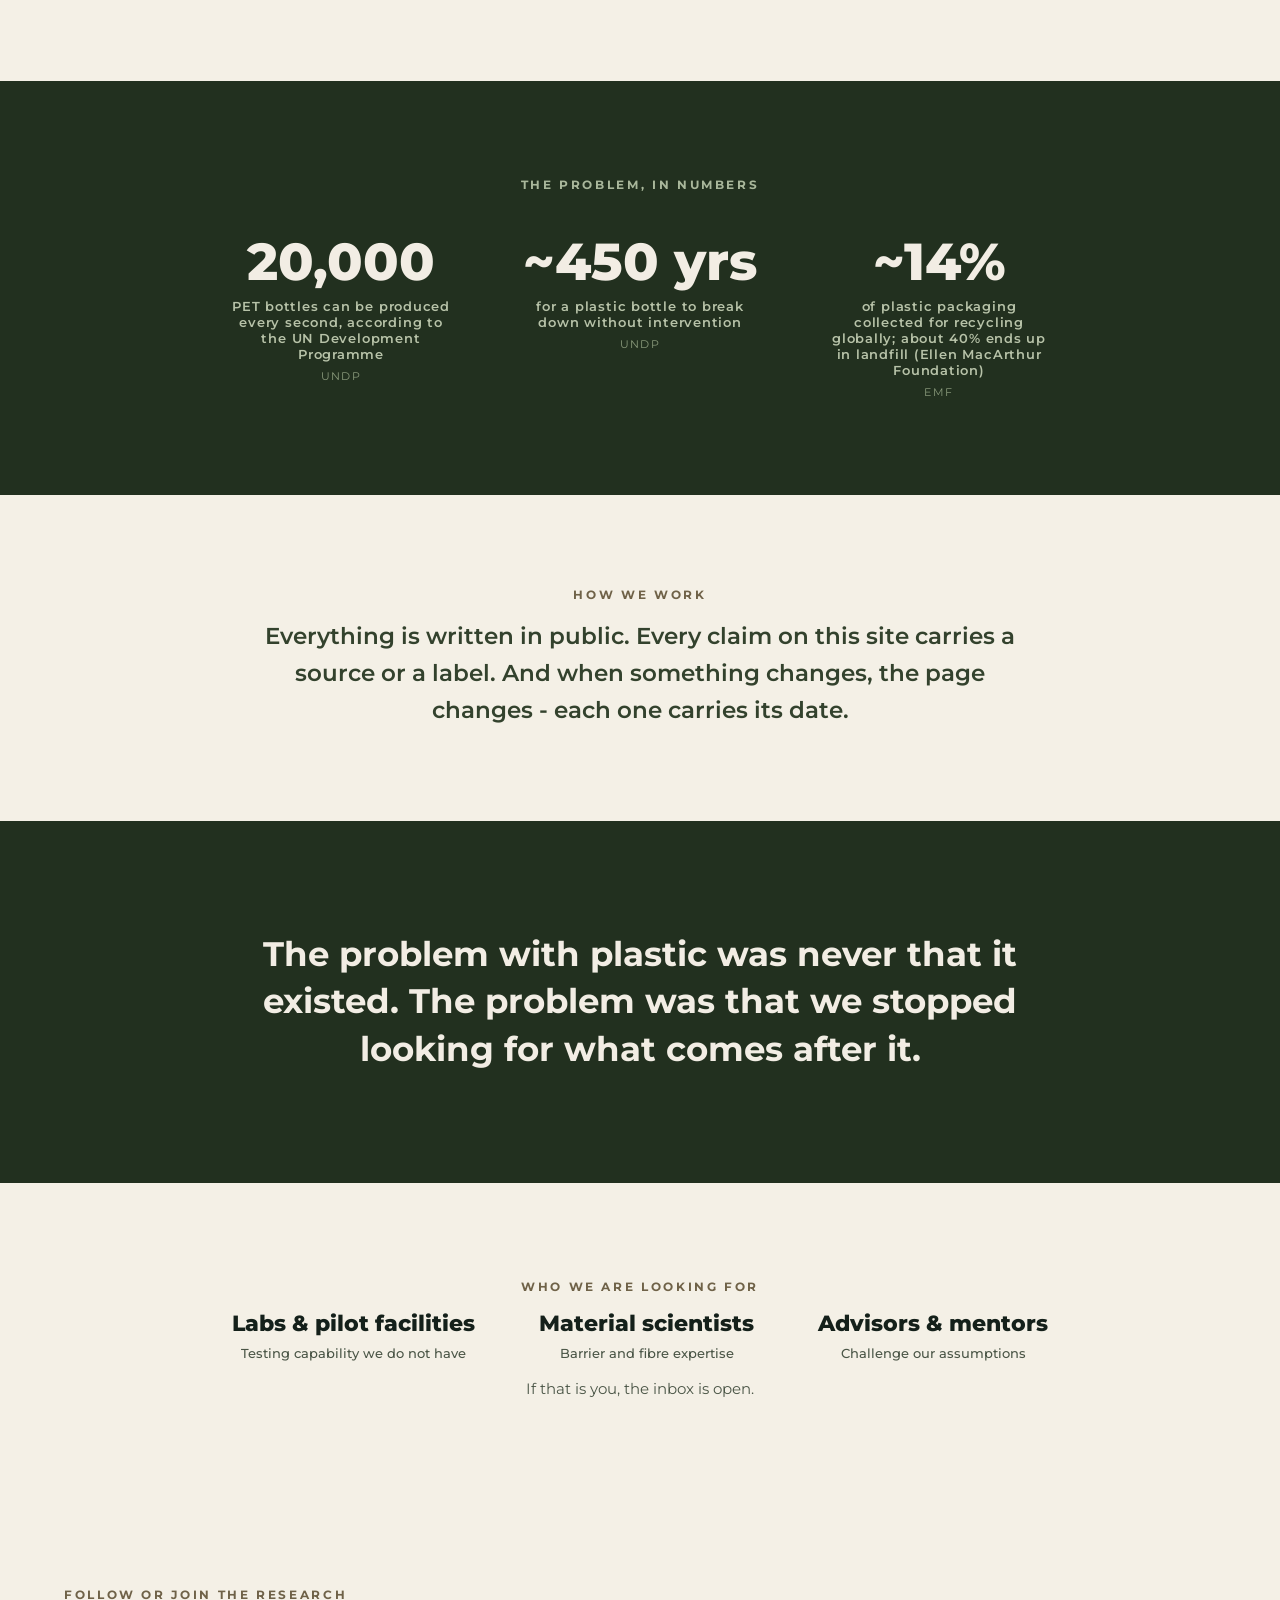
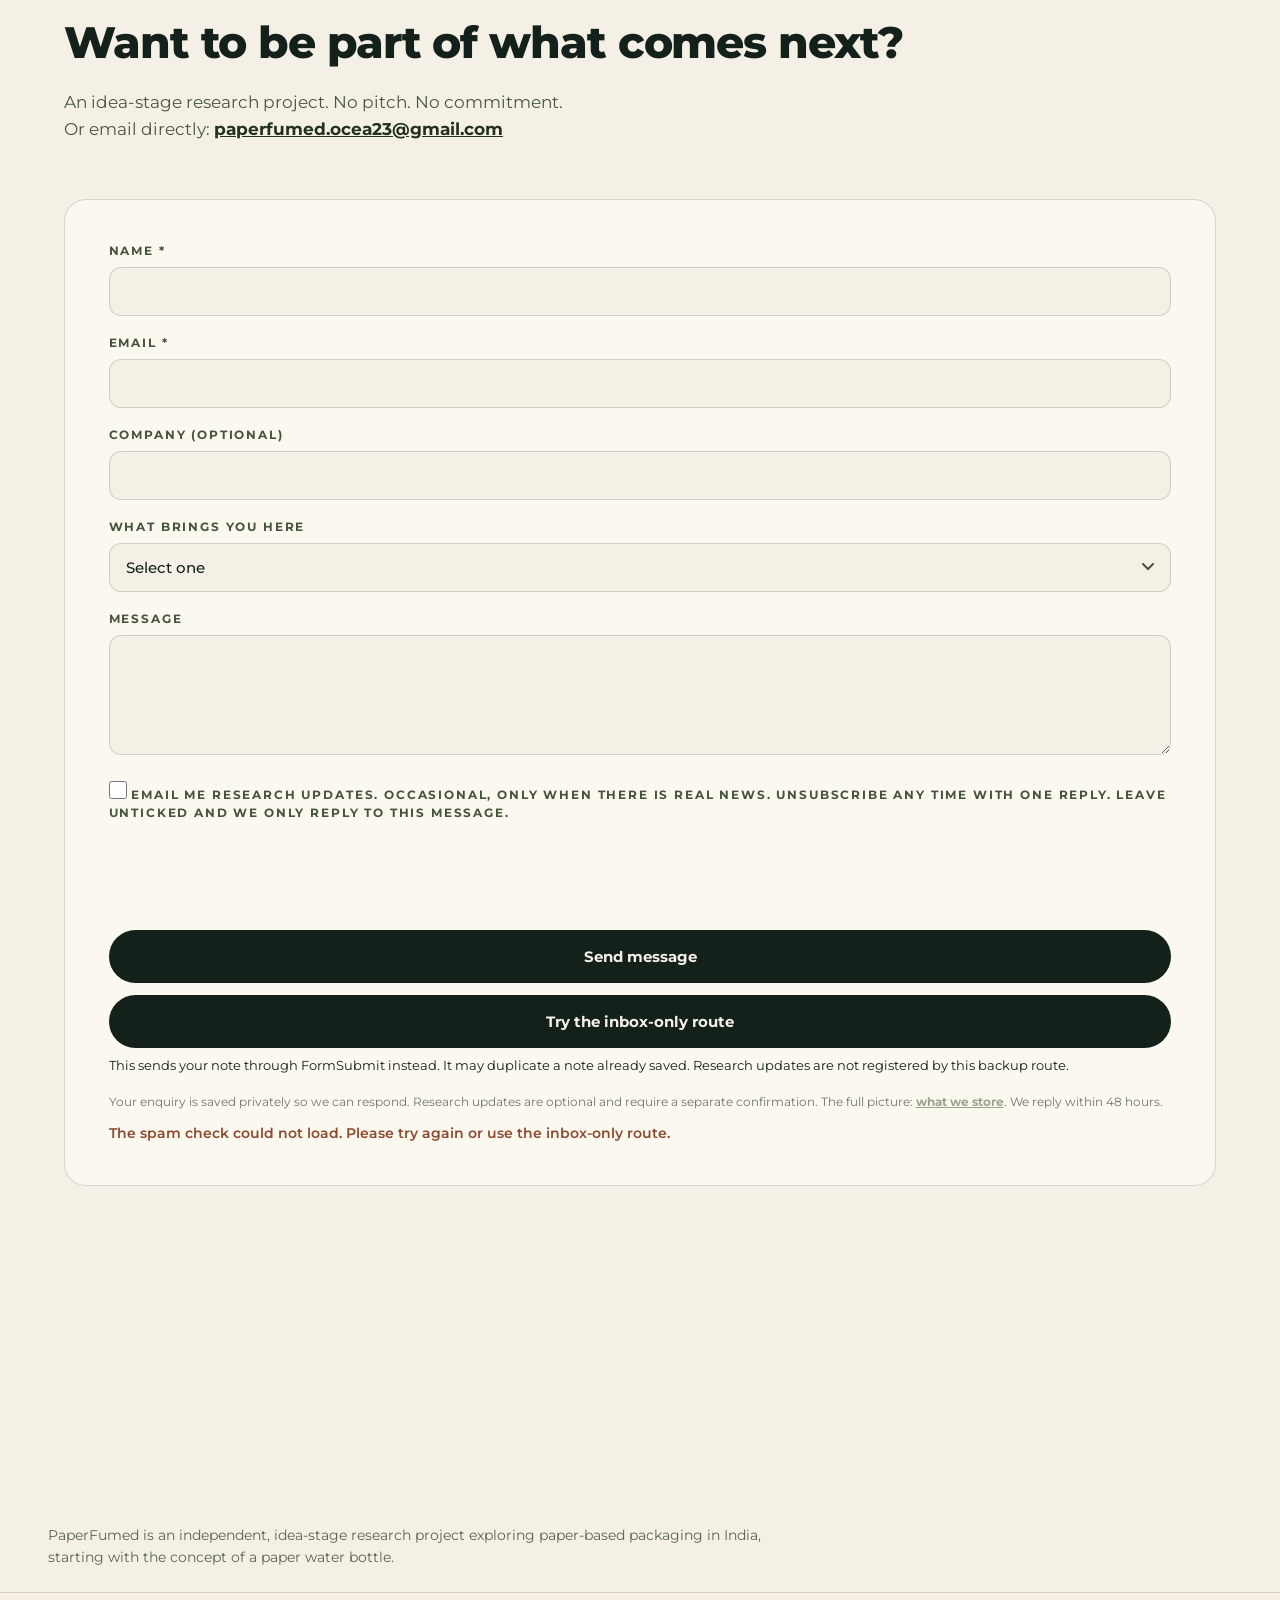
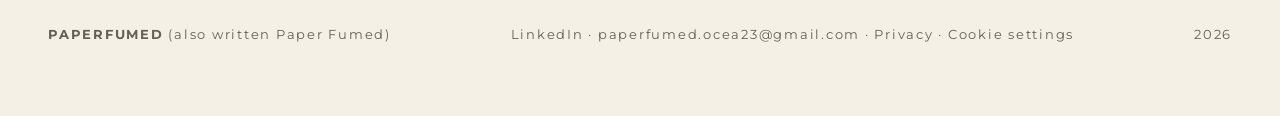
==== commit c8373bf3: "Fix updates checkbox: restore native appearance so tick is visible" ====
--- a/index.html
+++ b/index.html
@@ -444,7 +444,7 @@
 .noclaim .upd{display:block;margin-top:8px;font-size:11px;letter-spacing:.16em;text-transform:uppercase;color:#676157}
 .field.consent{margin-top:2px}
 .consent-label{display:flex;gap:12px;align-items:flex-start;font-size:13.5px;line-height:1.55;color:#3d4a38;font-weight:500;cursor:pointer}
-.consent-label input{flex:none;width:18px;height:18px;margin-top:2px;accent-color:#5c6e4a;cursor:pointer}
+.consent-label input{flex:none;width:18px;height:18px;margin-top:2px;accent-color:#5c6e4a;cursor:pointer;-webkit-appearance:checkbox;appearance:auto;padding:0}
 .privacy a{color:#5c6e4a;font-weight:700}
 @media(max-width:900px){.noclaim{margin:-40px auto 52px}}
 
@@ -910,6 +910,7 @@
   form.addEventListener('submit', async function (ev) {
     ev.preventDefault(); if (sending || value('_honey')) return;
     if (!form.reportValidity()) return;
+    loadTurnstile();
     if (!token) { fail('Please finish the spam check before sending.', false); return; }
     var data = { name:value('name'), email:value('email'), company:value('company'), interest:value('interest'), message:value('message'), updates:form.elements.namedItem('updates').checked, _honey:'' };
     var digest = JSON.stringify(data);
